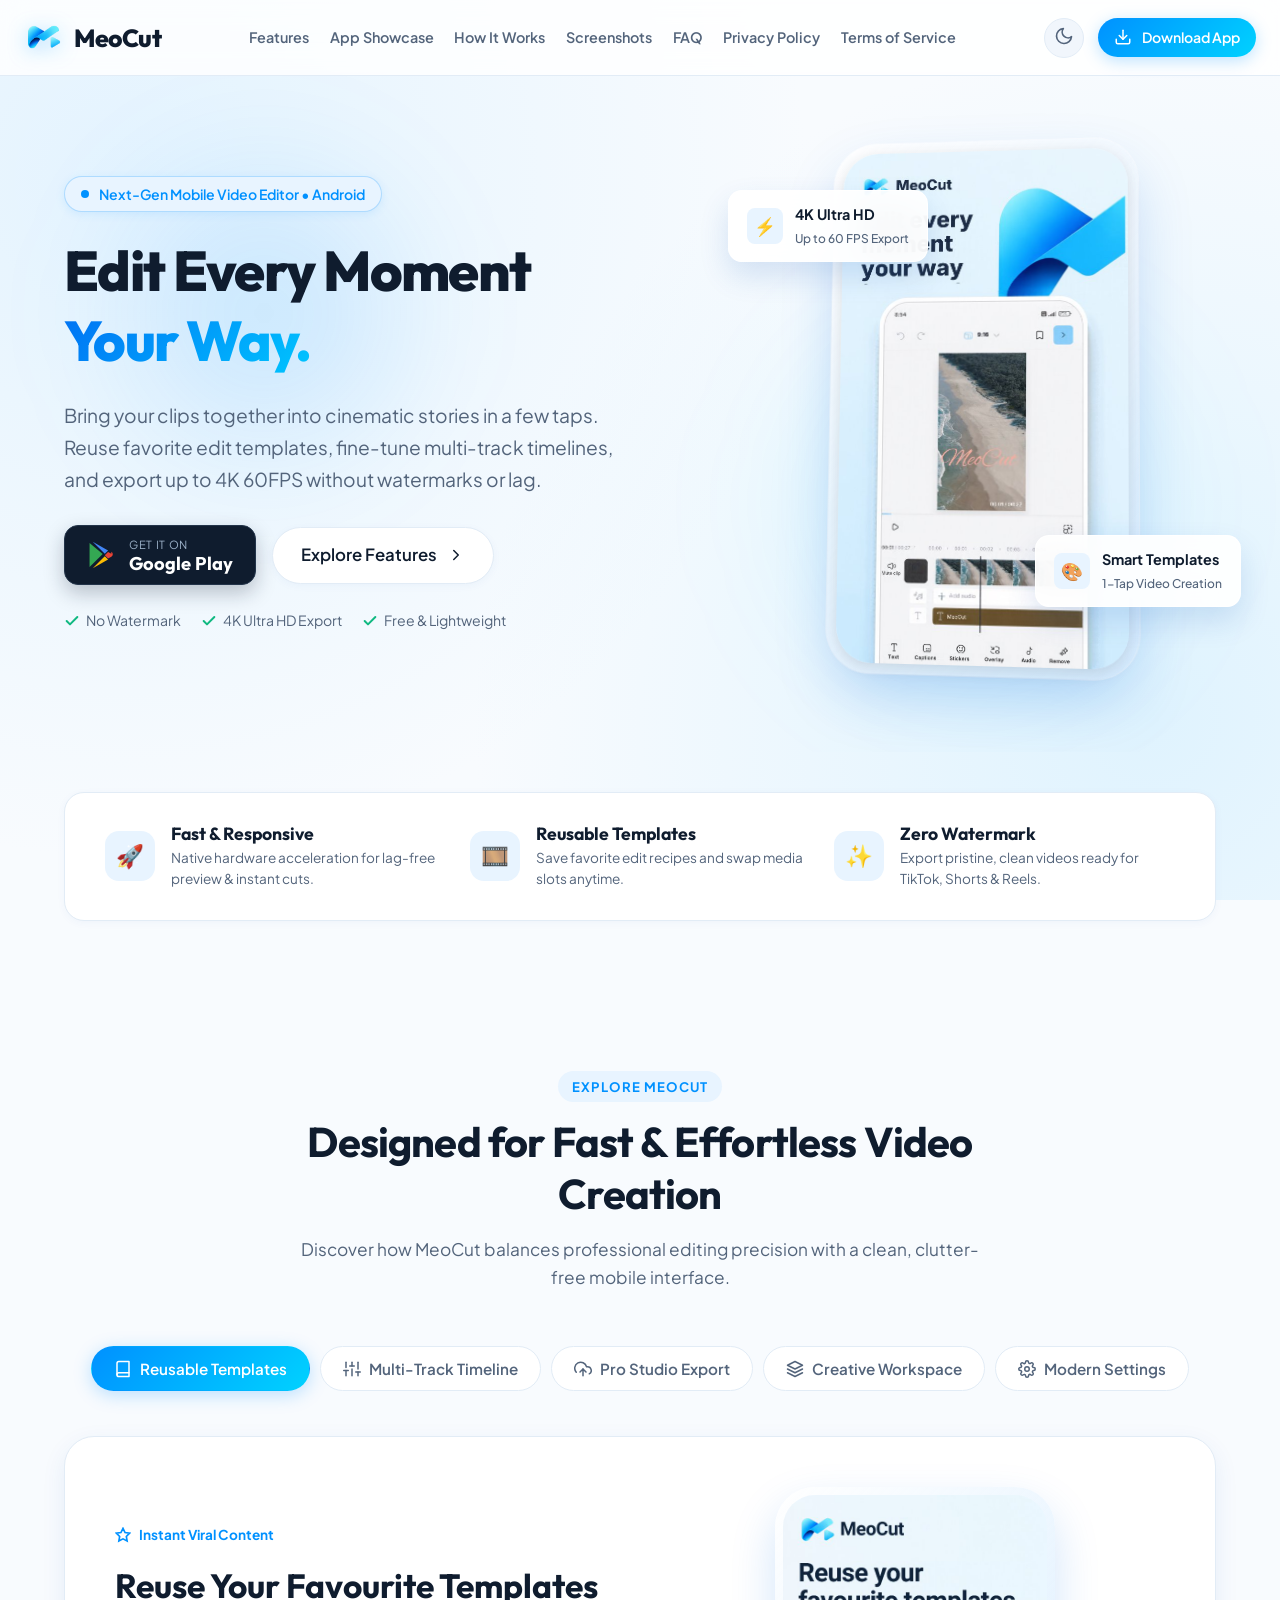
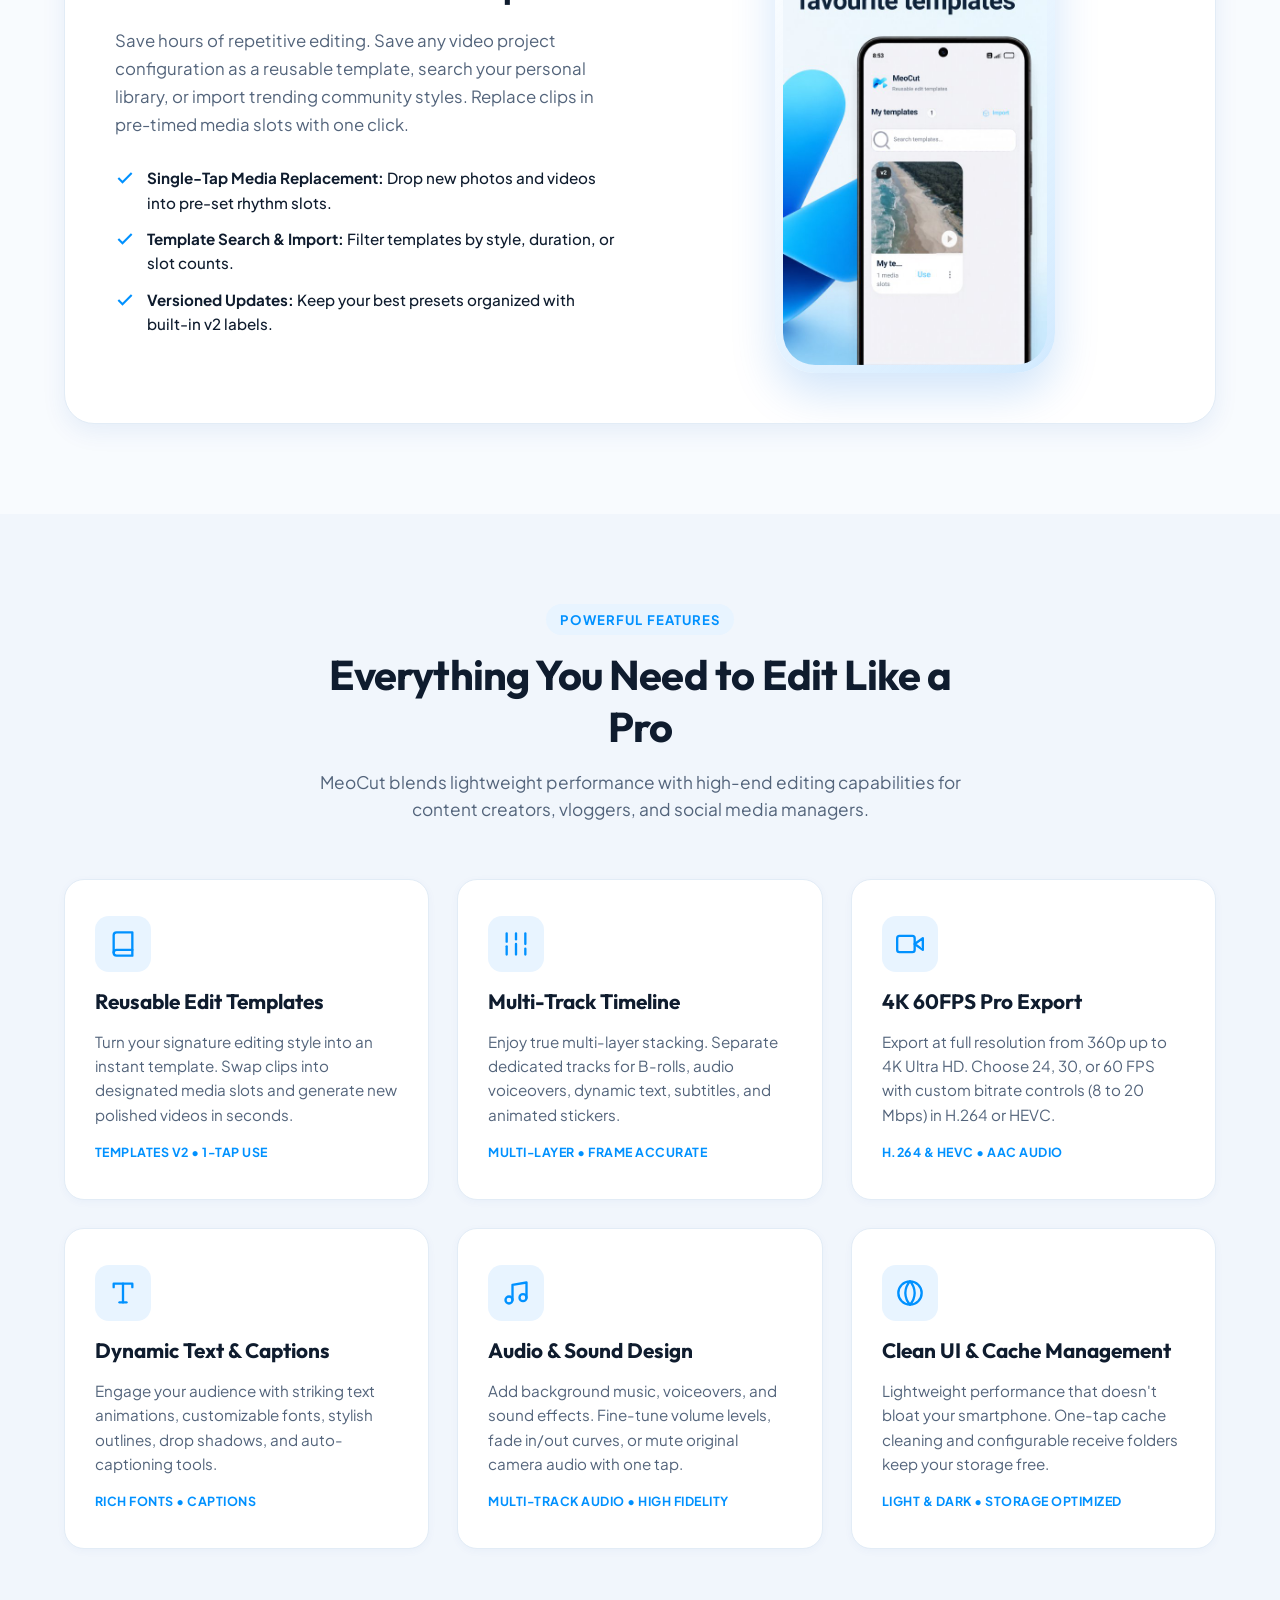
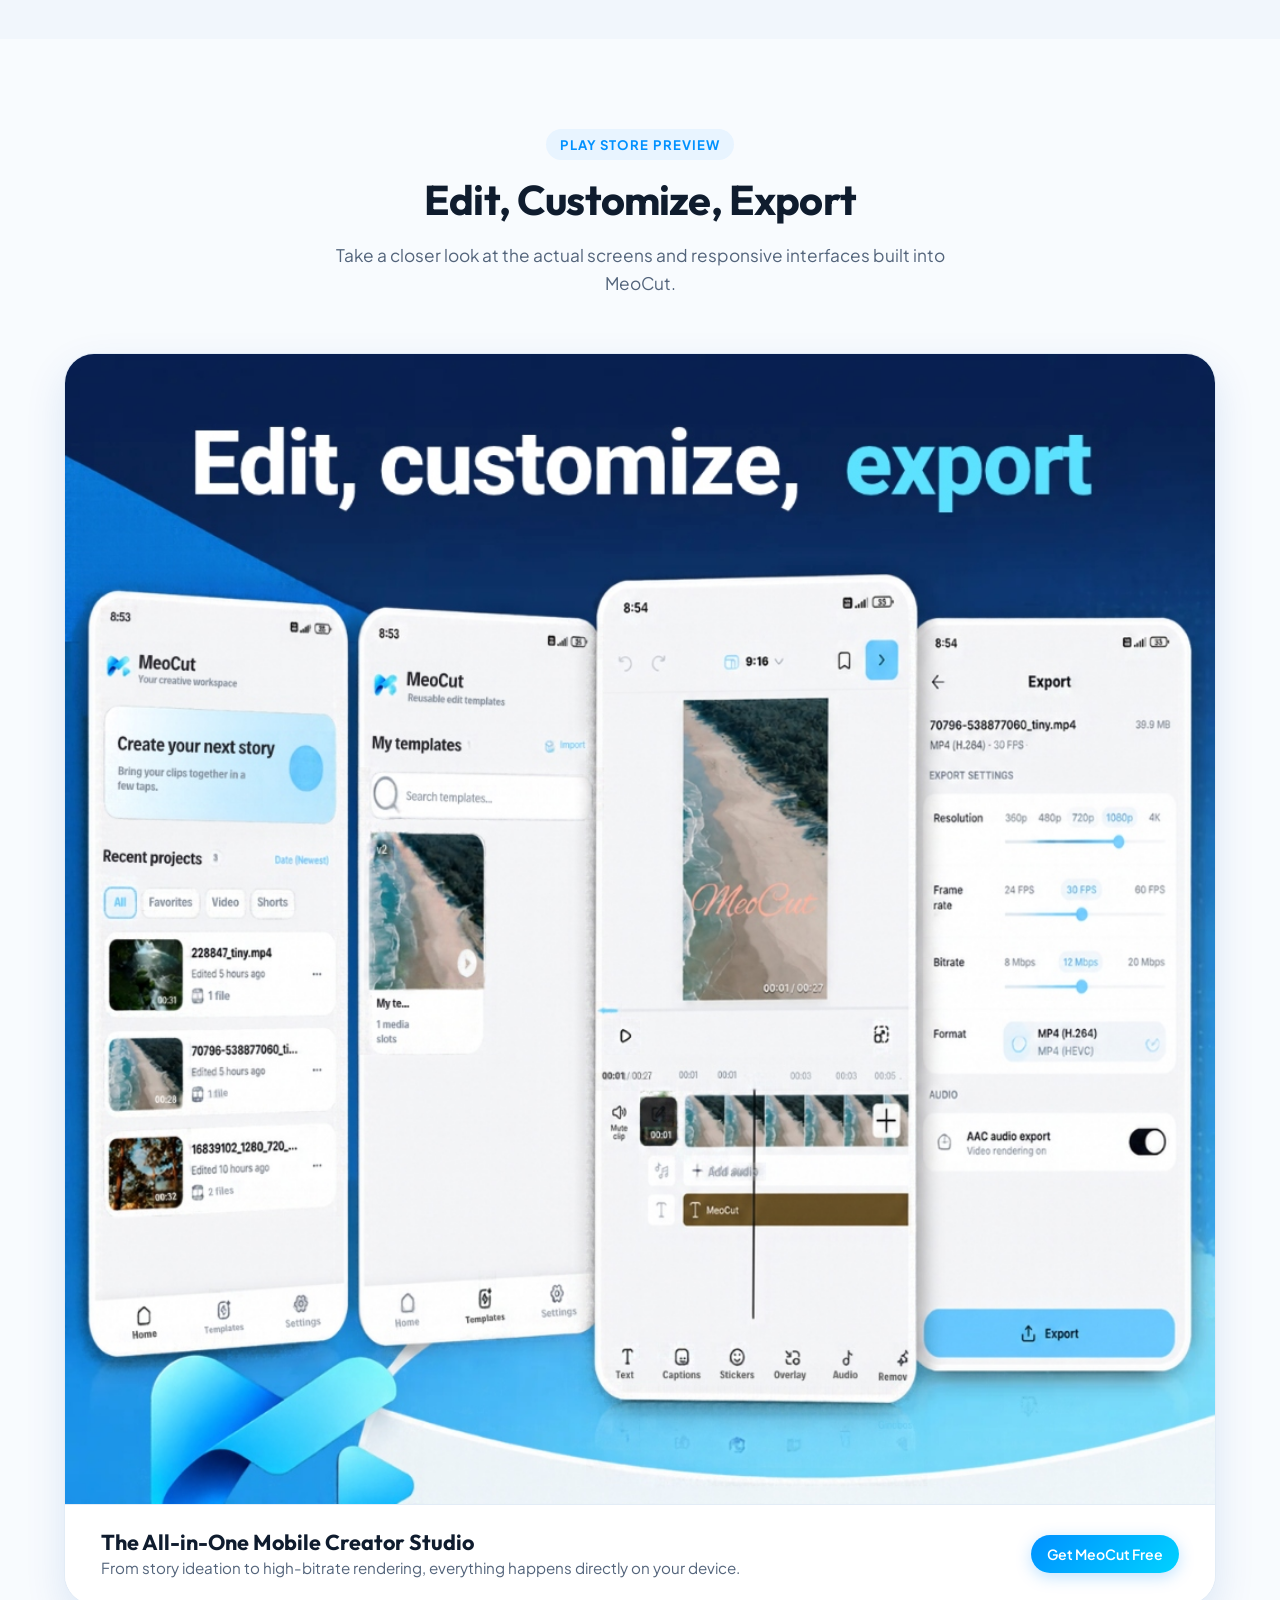
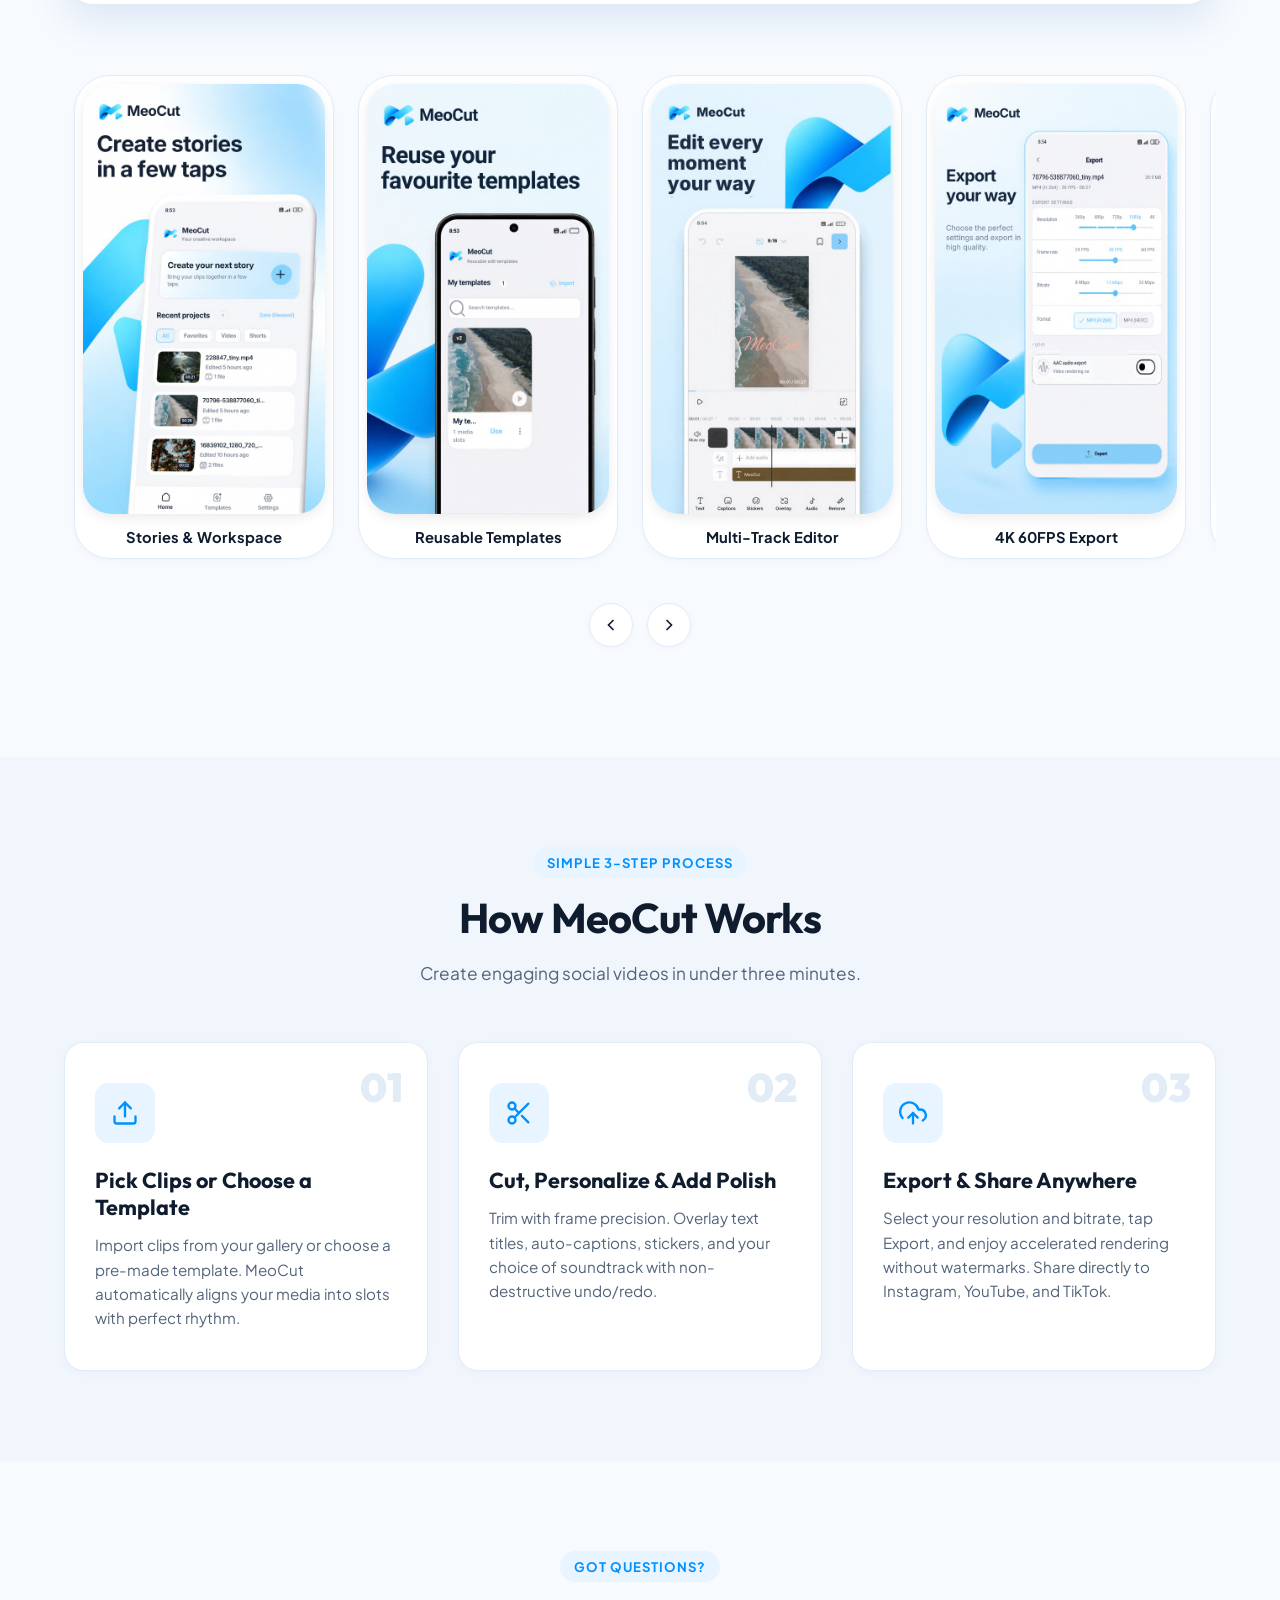
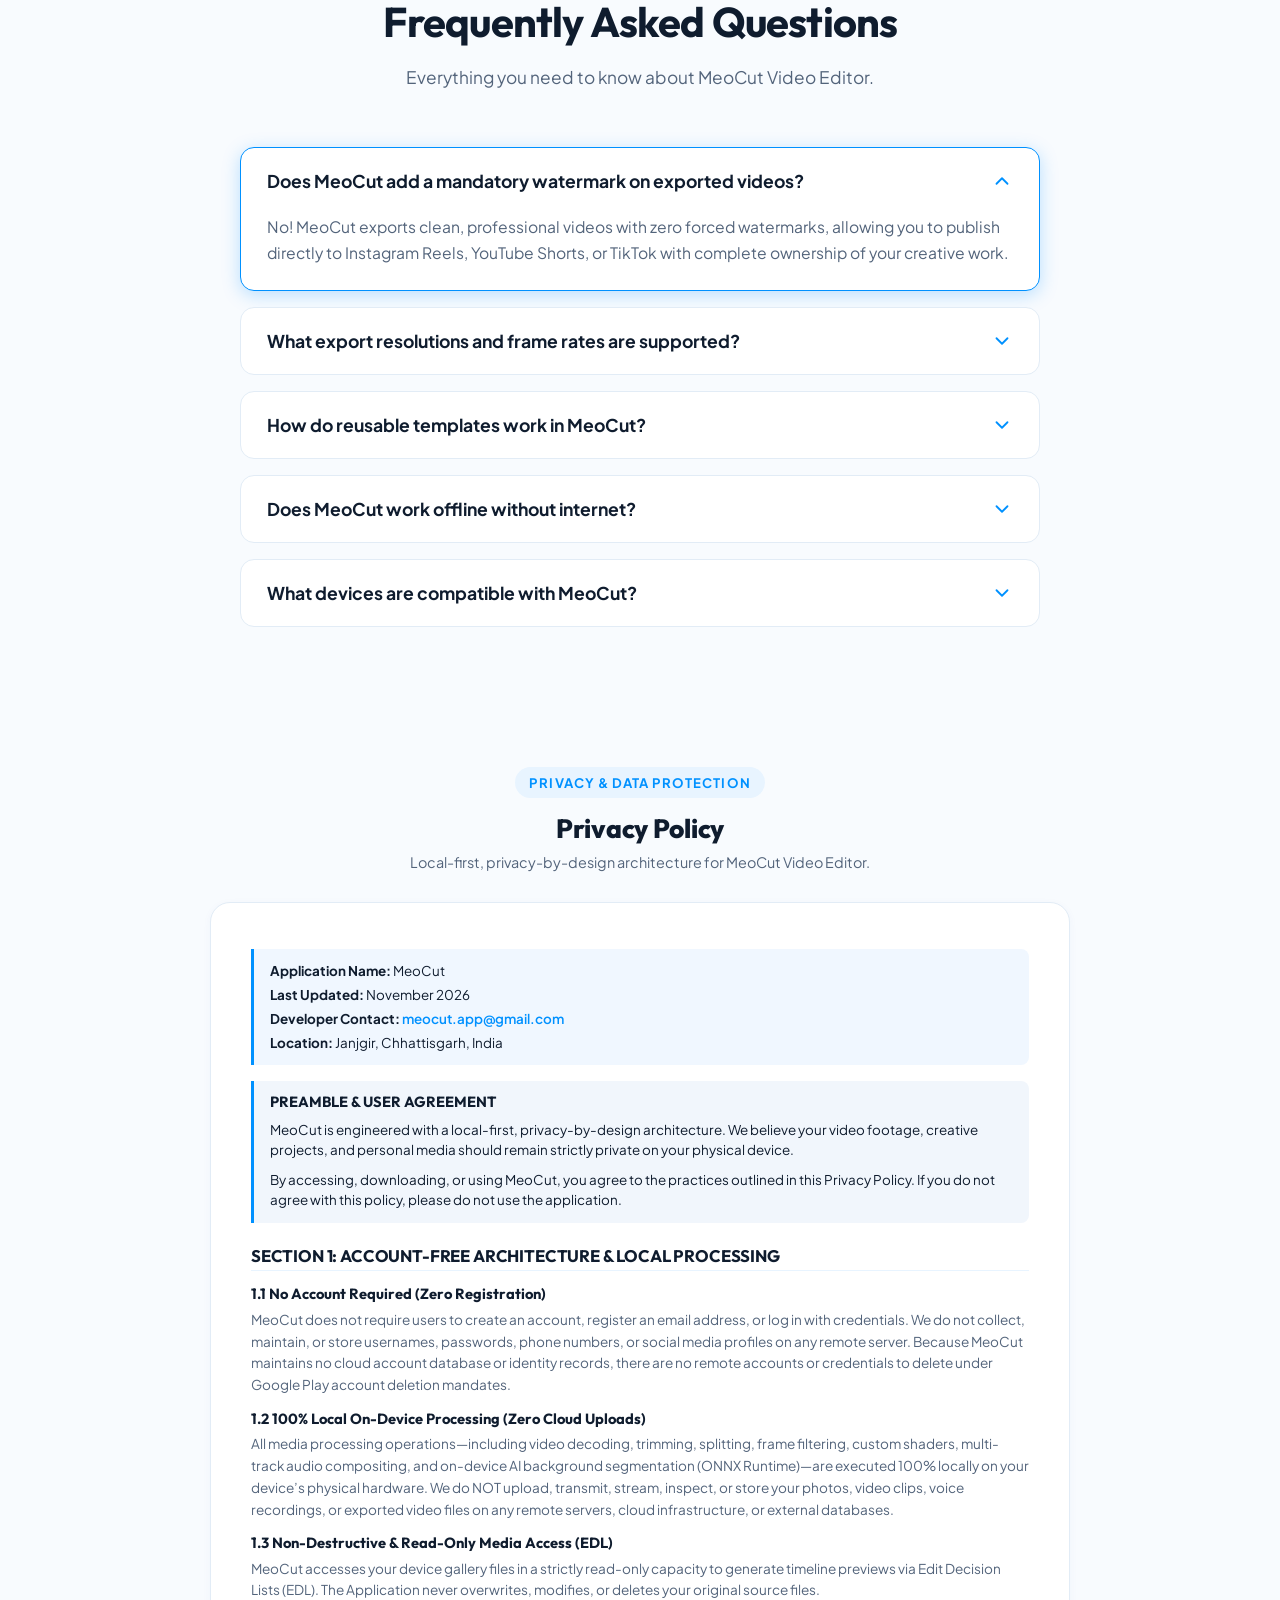
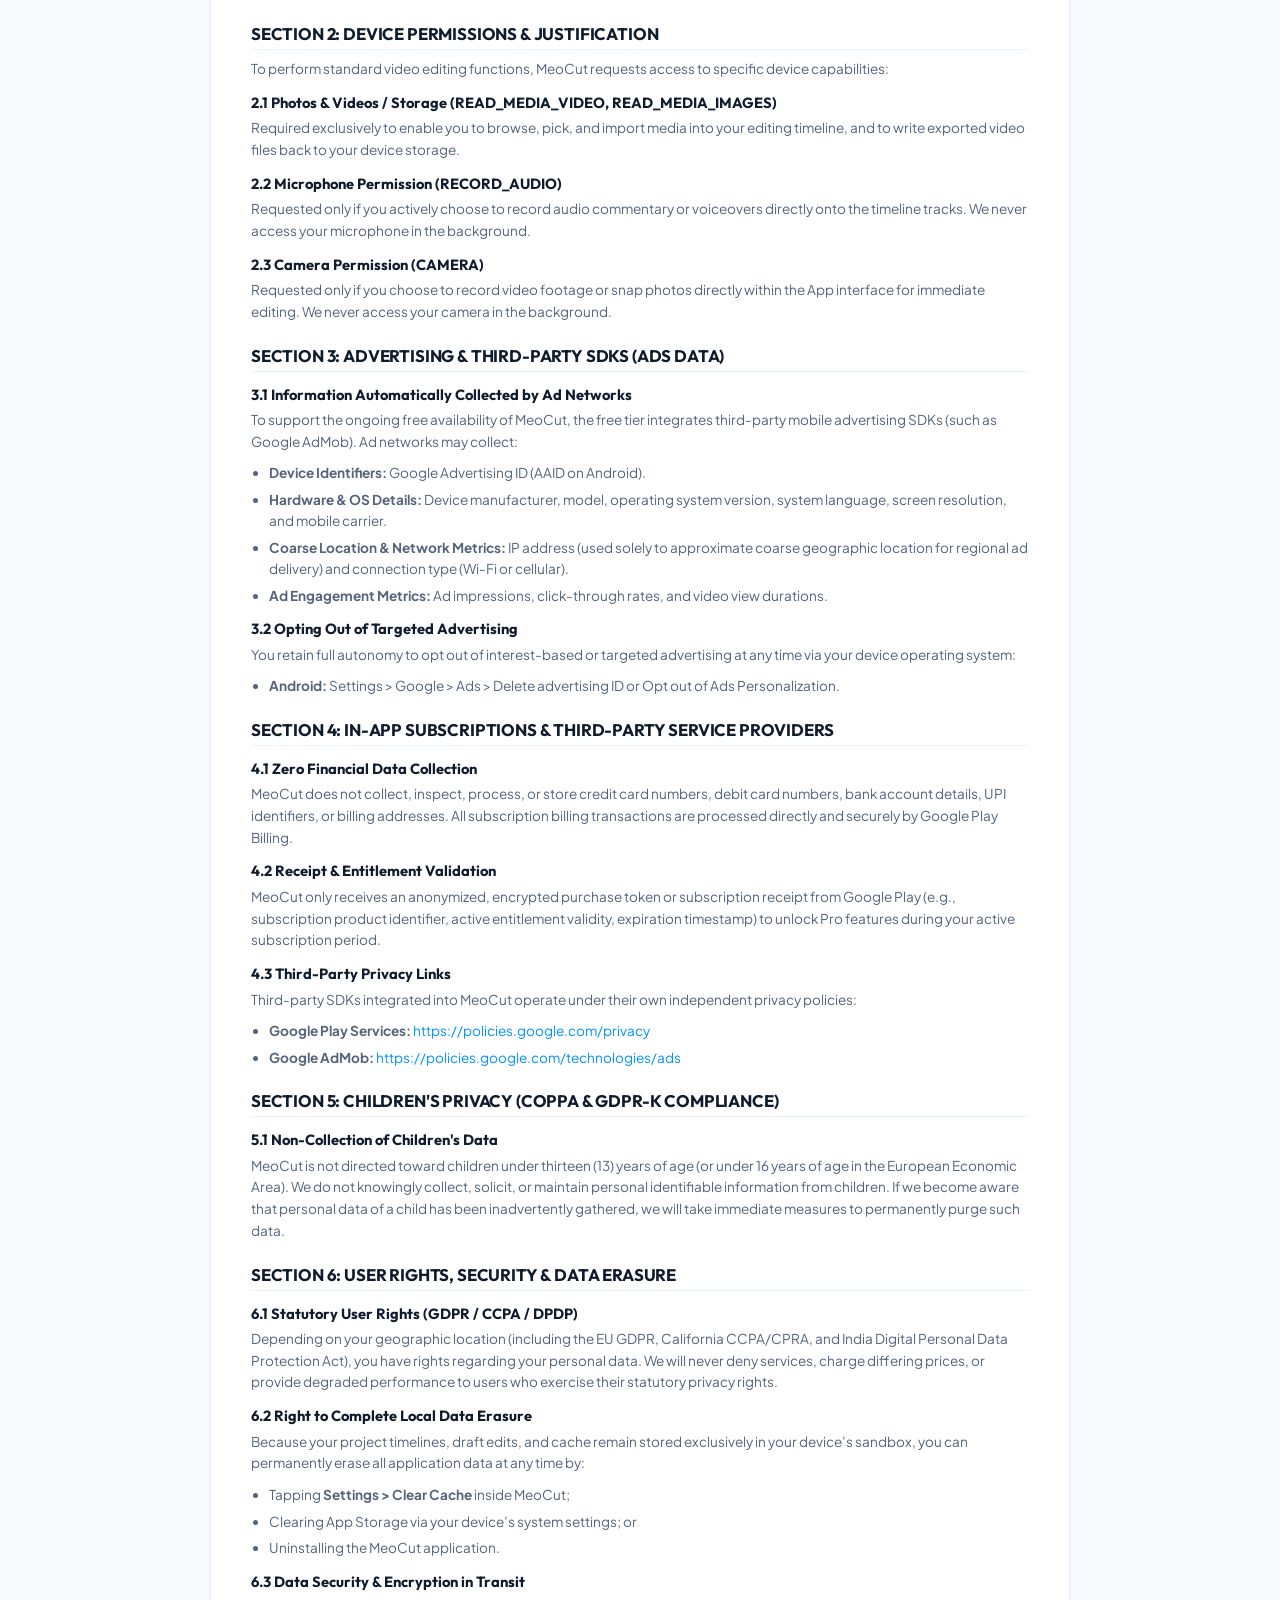
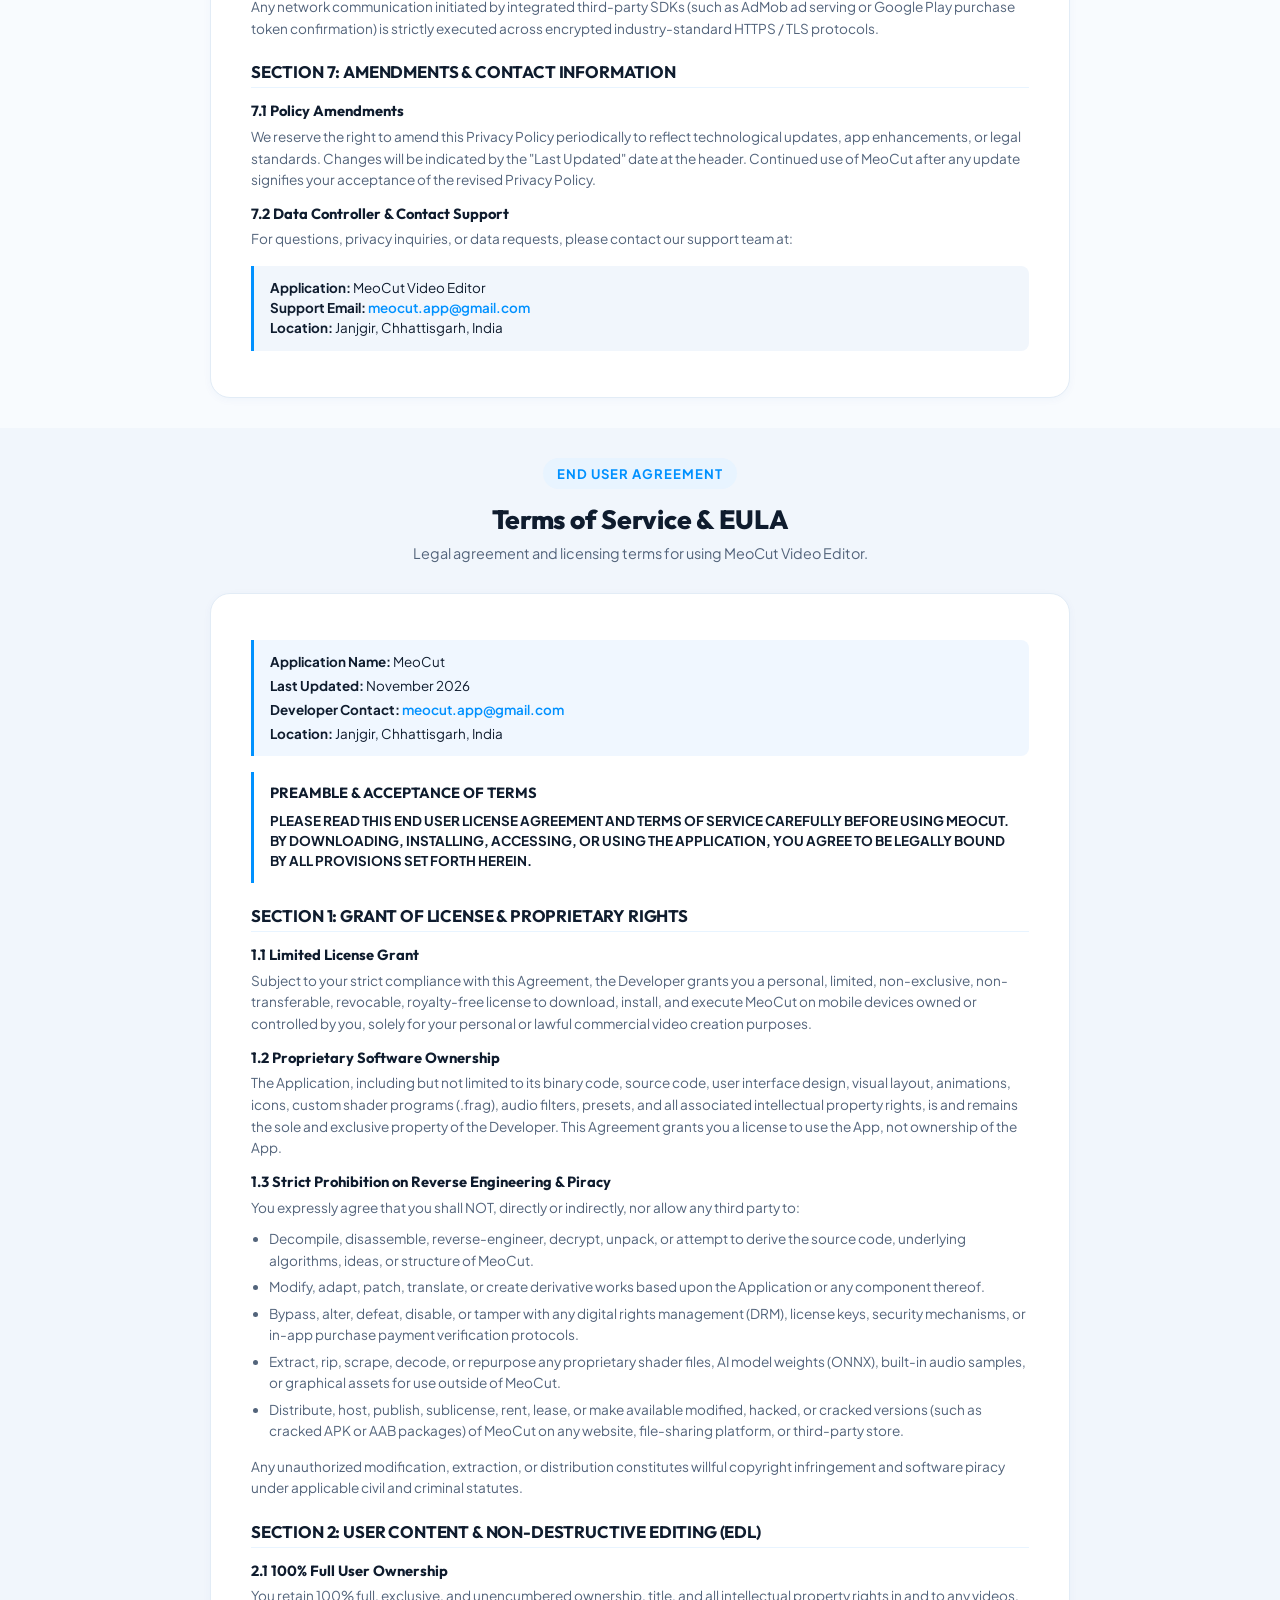
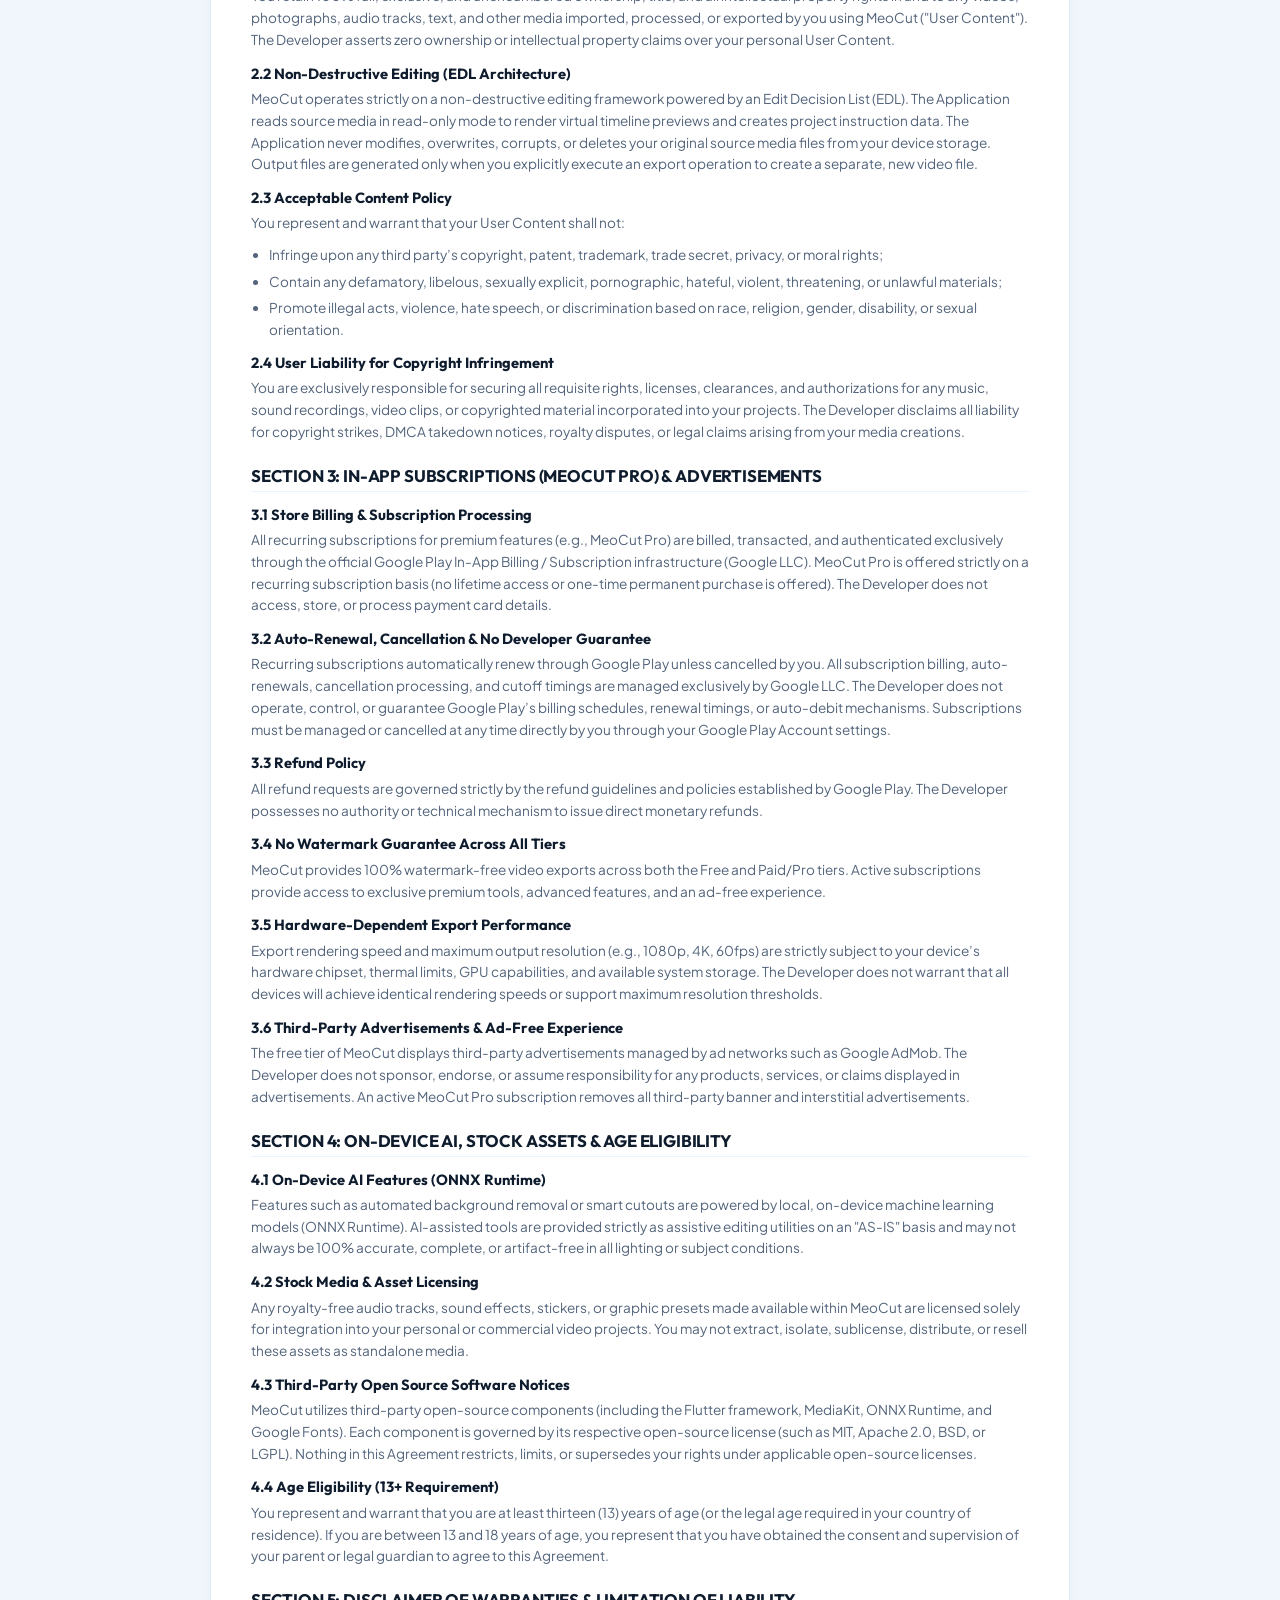
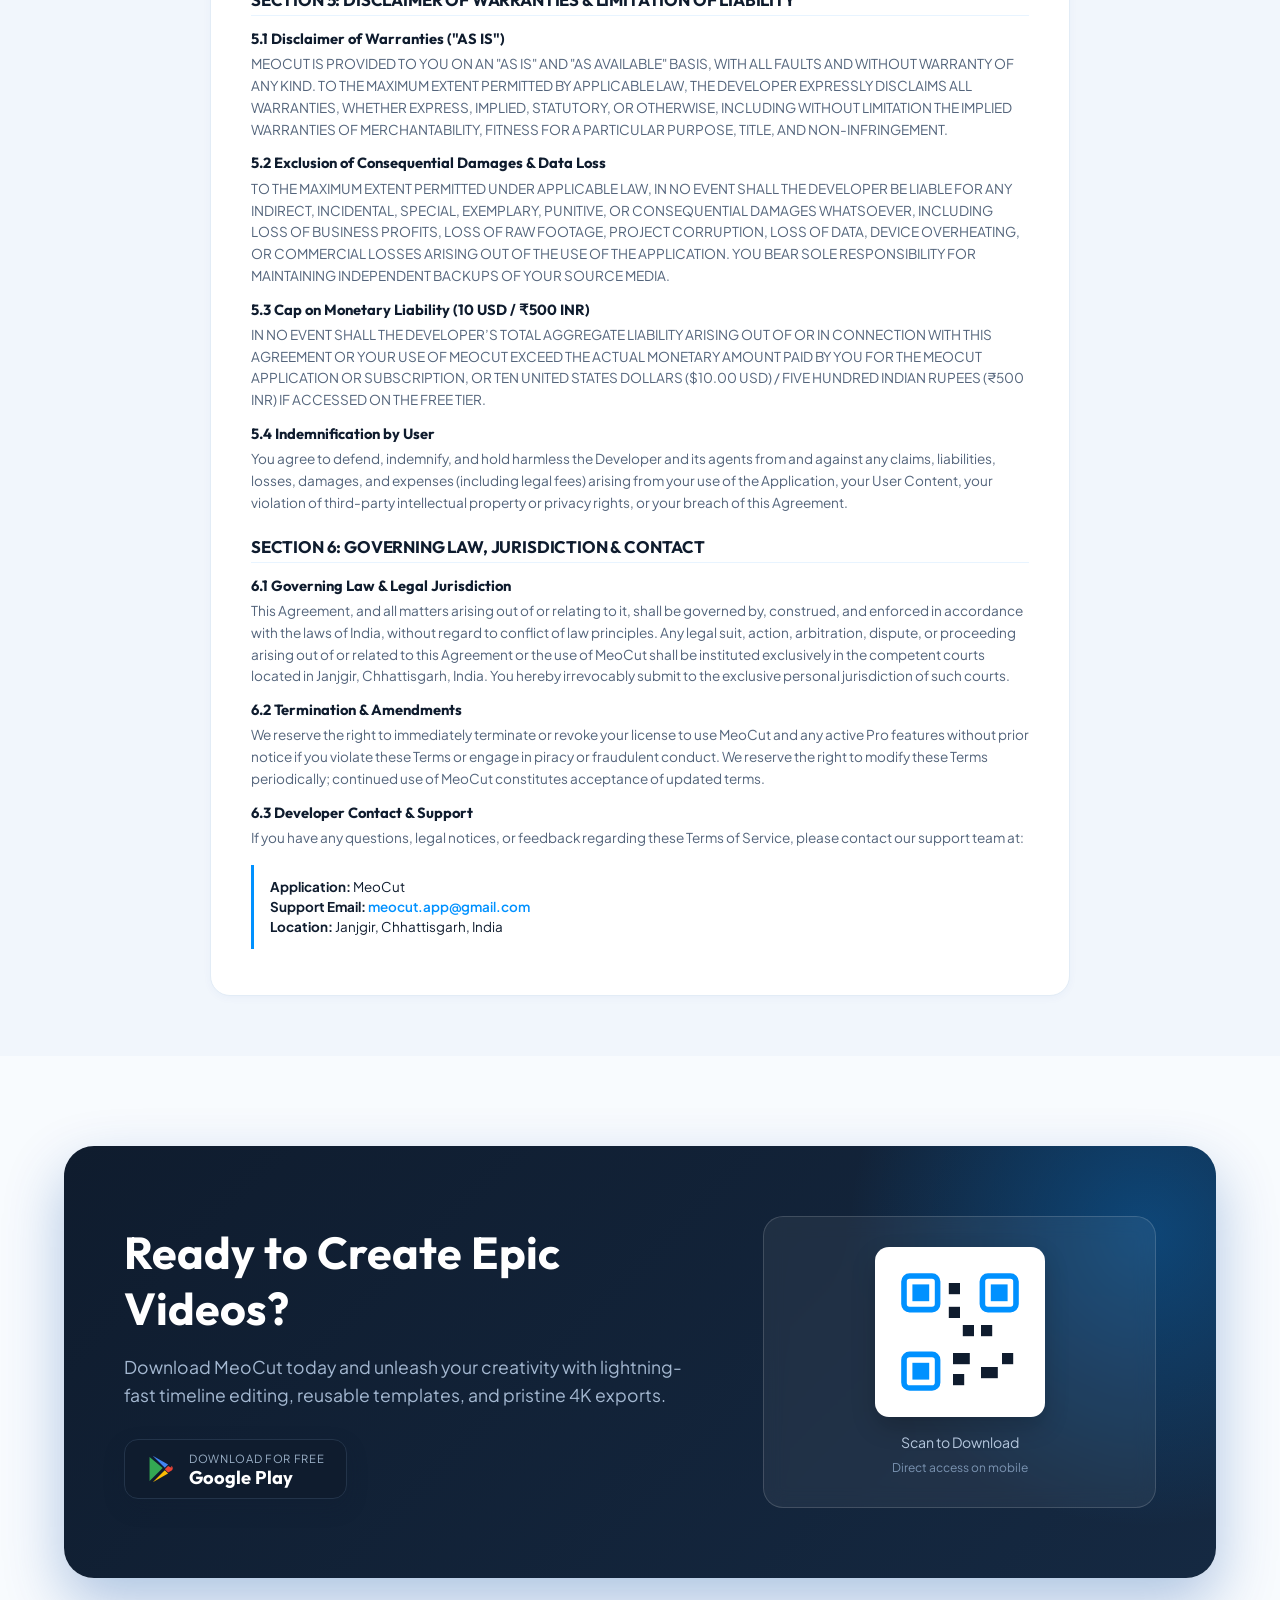
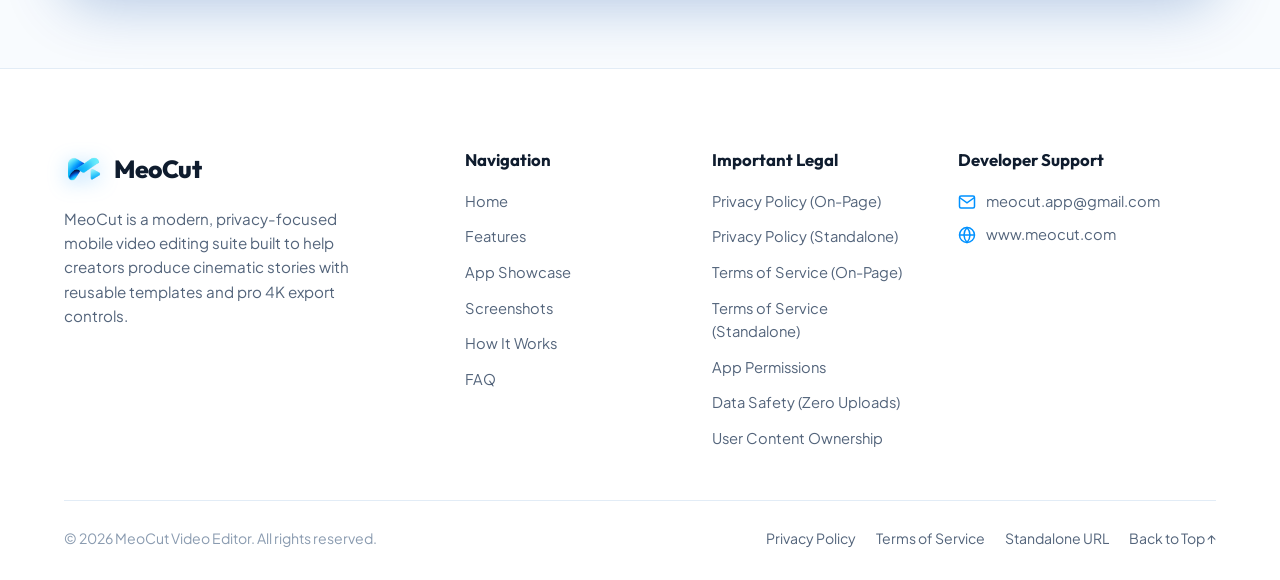
==== index.html @ 1f6bfb47 "Initial commit for MeoCut website" ====
<!DOCTYPE html>
<html lang="en">
<head>
  <meta charset="UTF-8">
  <meta name="viewport" content="width=device-width, initial-scale=1.0">
  <title>MeoCut Video Editor — Edit, Customize, Export</title>
  <meta name="description" content="MeoCut is a fast, intuitive mobile video editor with reusable templates, multi-track timeline editing, and ultra-crisp 4K 60FPS export.">
  <meta name="keywords" content="MeoCut, Video Editor, Mobile Video Editing, Reusable Templates, 4K Export, Reels Editor, Shorts Editor">
  
  <!-- Favicon -->
  <link rel="icon" type="image/png" href="assets/images/logo.png">
  <link rel="apple-touch-icon" href="assets/images/logo.png">

  <!-- Open Graph / Meta for Social Sharing -->
  <meta property="og:title" content="MeoCut Video Editor — Edit, Customize, Export">
  <meta property="og:description" content="Your creative mobile workspace. Reuse templates, edit every moment with multi-track precision, and export your way up to 4K.">
  <meta property="og:image" content="assets/images/banner-showcase.jpg">
  <meta property="og:type" content="website">

  <!-- Stylesheet -->
  <link rel="stylesheet" href="assets/css/style.css">
</head>
<body>

  <!-- =========================================================
       Site Header & Navigation
       ========================================================= -->
  <header class="site-header">
    <div class="container nav-container">
      <a href="index.html" class="brand-logo" aria-label="MeoCut Home">
        <img src="assets/images/logo.png" alt="MeoCut Logo">
        <span>MeoCut</span>
      </a>

      <nav class="nav-links" id="navLinks">
        <a href="#features" class="nav-link">Features</a>
        <a href="#showcase" class="nav-link">App Showcase</a>
        <a href="#workflow" class="nav-link">How It Works</a>
        <a href="#gallery" class="nav-link">Screenshots</a>
        <a href="#faq" class="nav-link">FAQ</a>
        <a href="#privacy-policy" class="nav-link">Privacy Policy</a>
        <a href="#terms-of-service" class="nav-link">Terms of Service</a>
      </nav>

      <div class="nav-actions">
        <!-- Light / Dark Mode Switcher -->
        <button class="theme-toggle-btn" id="themeToggleBtn" aria-label="Toggle Theme" title="Toggle Light / Dark Mode">
          <span id="themeIcon">
            <svg xmlns="http://www.w3.org/2000/svg" viewBox="0 0 24 24" fill="none" stroke="currentColor" stroke-width="2" stroke-linecap="round" stroke-linejoin="round"><path d="M21 12.79A9 9 0 1 1 11.21 3 7 7 0 0 0 21 12.79z"></path></svg>
          </span>
        </button>

        <a href="#download" class="btn btn-primary btn-sm">
          <svg xmlns="http://www.w3.org/2000/svg" width="18" height="18" viewBox="0 0 24 24" fill="none" stroke="currentColor" stroke-width="2" stroke-linecap="round" stroke-linejoin="round"><path d="M21 15v4a2 2 0 0 1-2 2H5a2 2 0 0 1-2-2v-4"></path><polyline points="7 10 12 15 17 10"></polyline><line x1="12" y1="15" x2="12" y2="3"></line></svg>
          <span>Download App</span>
        </a>

        <!-- Mobile Hamburger Toggle -->
        <button class="mobile-menu-btn" id="mobileMenuBtn" aria-label="Toggle Menu">
          <svg xmlns="http://www.w3.org/2000/svg" viewBox="0 0 24 24" fill="none" stroke="currentColor" stroke-width="2" stroke-linecap="round" stroke-linejoin="round"><line x1="3" y1="12" x2="21" y2="12"></line><line x1="3" y1="6" x2="21" y2="6"></line><line x1="3" y1="18" x2="21" y2="18"></line></svg>
        </button>
      </div>
    </div>
  </header>

  <!-- =========================================================
       Hero Section
       ========================================================= -->
  <section class="hero-section" id="hero">
    <div class="hero-glow-1"></div>
    <div class="hero-glow-2"></div>
    
    <div class="container hero-grid">
      <div class="hero-content">
        <div class="hero-pill">
          <span class="hero-pill-pulse"></span>
          <span>Next-Gen Mobile Video Editor • Android</span>
        </div>

        <h1 class="hero-title">
          Edit Every Moment <br>
          <span class="gradient-text">Your Way.</span>
        </h1>

        <p class="hero-subtitle">
          Bring your clips together into cinematic stories in a few taps. Reuse favorite edit templates, fine-tune multi-track timelines, and export up to 4K 60FPS without watermarks or lag.
        </p>

        <div class="hero-cta-group">
          <!-- Google Play Badge Style Button -->
          <a href="#download" class="playstore-btn download-trigger">
            <svg viewBox="0 0 512 512">
              <path fill="#4285F4" d="M325.3 234.3L104.6 13l280.8 161.2-60.1 60.1z"/>
              <path fill="#34A853" d="M47 34.3v443.4l240.2-240.2L47 34.3z"/>
              <path fill="#FBBC04" d="M104.6 499l280.8-161.2-60.1-60.1L104.6 499z"/>
              <path fill="#EA4335" d="M444.6 235.2l-59.2-34-60.1 60.1 60.1 60.1 59.2-34c16.3-9.3 26.4-26.6 26.4-46.1 0-19.5-10.1-36.8-26.4-46.1z"/>
            </svg>
            <div class="playstore-btn-text">
              <span>GET IT ON</span>
              <span>Google Play</span>
            </div>
          </a>

          <a href="#showcase" class="btn btn-outline btn-lg">
            <span>Explore Features</span>
            <svg xmlns="http://www.w3.org/2000/svg" width="18" height="18" viewBox="0 0 24 24" fill="none" stroke="currentColor" stroke-width="2" stroke-linecap="round" stroke-linejoin="round"><polyline points="9 18 15 12 9 6"></polyline></svg>
          </a>
        </div>

        <div class="hero-meta">
          <div class="hero-meta-item">
            <svg xmlns="http://www.w3.org/2000/svg" viewBox="0 0 24 24" fill="none" stroke="currentColor" stroke-width="3" stroke-linecap="round" stroke-linejoin="round"><polyline points="20 6 9 17 4 12"></polyline></svg>
            <span>No Watermark</span>
          </div>
          <div class="hero-meta-item">
            <svg xmlns="http://www.w3.org/2000/svg" viewBox="0 0 24 24" fill="none" stroke="currentColor" stroke-width="3" stroke-linecap="round" stroke-linejoin="round"><polyline points="20 6 9 17 4 12"></polyline></svg>
            <span>4K Ultra HD Export</span>
          </div>
          <div class="hero-meta-item">
            <svg xmlns="http://www.w3.org/2000/svg" viewBox="0 0 24 24" fill="none" stroke="currentColor" stroke-width="3" stroke-linecap="round" stroke-linejoin="round"><polyline points="20 6 9 17 4 12"></polyline></svg>
            <span>Free & Lightweight</span>
          </div>
        </div>
      </div>

      <!-- Hero Visual Phone Mockup -->
      <div class="hero-visual">
        <div class="floating-badge badge-top">
          <div class="badge-icon">⚡</div>
          <div>
            <div>4K Ultra HD</div>
            <small style="color:var(--text-muted);font-weight:500;">Up to 60 FPS Export</small>
          </div>
        </div>

        <div class="hero-phone-frame">
          <img src="assets/images/screen-editor.png" alt="MeoCut Timeline Editor Screenshot" class="phone-screen-img" data-preview-src="assets/images/screen-editor.png">
        </div>

        <div class="floating-badge badge-bottom">
          <div class="badge-icon">🎨</div>
          <div>
            <div>Smart Templates</div>
            <small style="color:var(--text-muted);font-weight:500;">1-Tap Video Creation</small>
          </div>
        </div>
      </div>
    </div>
  </section>

  <!-- =========================================================
       Key Highlights / Trust Stats
       ========================================================= -->
  <section class="highlights-section">
    <div class="container">
      <div class="highlights-card">
        <div class="highlight-item">
          <div class="highlight-icon-wrap">🚀</div>
          <div class="highlight-content">
            <h4>Fast & Responsive</h4>
            <p>Native hardware acceleration for lag-free preview & instant cuts.</p>
          </div>
        </div>

        <div class="highlight-item">
          <div class="highlight-icon-wrap">🎞️</div>
          <div class="highlight-content">
            <h4>Reusable Templates</h4>
            <p>Save favorite edit recipes and swap media slots anytime.</p>
          </div>
        </div>

        <div class="highlight-item">
          <div class="highlight-icon-wrap">✨</div>
          <div class="highlight-content">
            <h4>Zero Watermark</h4>
            <p>Export pristine, clean videos ready for TikTok, Shorts & Reels.</p>
          </div>
        </div>
      </div>
    </div>
  </section>

  <!-- =========================================================
       Interactive Feature Showcase
       ========================================================= -->
  <section class="showcase-section" id="showcase">
    <div class="container">
      <div class="section-header">
        <span class="section-tag">Explore MeoCut</span>
        <h2 class="section-title">Designed for Fast & Effortless Video Creation</h2>
        <p class="section-subtitle">Discover how MeoCut balances professional editing precision with a clean, clutter-free mobile interface.</p>
      </div>

      <!-- Feature Tabs -->
      <div class="showcase-tabs">
        <button class="showcase-tab-btn active" data-tab="tab-templates">
          <svg xmlns="http://www.w3.org/2000/svg" width="18" height="18" viewBox="0 0 24 24" fill="none" stroke="currentColor" stroke-width="2" stroke-linecap="round" stroke-linejoin="round"><path d="M4 19.5A2.5 2.5 0 0 1 6.5 17H20"></path><path d="M6.5 2H20v20H6.5A2.5 2.5 0 0 1 4 19.5v-15A2.5 2.5 0 0 1 6.5 2z"></path></svg>
          <span>Reusable Templates</span>
        </button>

        <button class="showcase-tab-btn" data-tab="tab-timeline">
          <svg xmlns="http://www.w3.org/2000/svg" width="18" height="18" viewBox="0 0 24 24" fill="none" stroke="currentColor" stroke-width="2" stroke-linecap="round" stroke-linejoin="round"><line x1="4" y1="21" x2="4" y2="14"></line><line x1="4" y1="10" x2="4" y2="3"></line><line x1="12" y1="21" x2="12" y2="12"></line><line x1="12" y1="8" x2="12" y2="3"></line><line x1="20" y1="21" x2="20" y2="16"></line><line x1="20" y1="12" x2="20" y2="3"></line><line x1="1" y1="14" x2="7" y2="14"></line><line x1="9" y1="8" x2="15" y2="8"></line><line x1="17" y1="16" x2="23" y2="16"></line></svg>
          <span>Multi-Track Timeline</span>
        </button>

        <button class="showcase-tab-btn" data-tab="tab-export">
          <svg xmlns="http://www.w3.org/2000/svg" width="18" height="18" viewBox="0 0 24 24" fill="none" stroke="currentColor" stroke-width="2" stroke-linecap="round" stroke-linejoin="round"><polyline points="16 16 12 12 8 16"></polyline><line x1="12" y1="12" x2="12" y2="21"></line><path d="M20.39 18.39A5 5 0 0 0 18 9h-1.26A8 8 0 1 0 3 16.3"></path></svg>
          <span>Pro Studio Export</span>
        </button>

        <button class="showcase-tab-btn" data-tab="tab-workspace">
          <svg xmlns="http://www.w3.org/2000/svg" width="18" height="18" viewBox="0 0 24 24" fill="none" stroke="currentColor" stroke-width="2" stroke-linecap="round" stroke-linejoin="round"><polygon points="12 2 2 7 12 12 22 7 12 2"></polygon><polyline points="2 17 12 22 22 17"></polyline><polyline points="2 12 12 17 22 12"></polyline></svg>
          <span>Creative Workspace</span>
        </button>

        <button class="showcase-tab-btn" data-tab="tab-settings">
          <svg xmlns="http://www.w3.org/2000/svg" width="18" height="18" viewBox="0 0 24 24" fill="none" stroke="currentColor" stroke-width="2" stroke-linecap="round" stroke-linejoin="round"><circle cx="12" cy="12" r="3"></circle><path d="M19.4 15a1.65 1.65 0 0 0 .33 1.82l.06.06a2 2 0 0 1 0 2.83 2 2 0 0 1-2.83 0l-.06-.06a1.65 1.65 0 0 0-1.82-.33 1.65 1.65 0 0 0-1 1.51V21a2 2 0 0 1-2 2 2 2 0 0 1-2-2v-.09A1.65 1.65 0 0 0 9 19.4a1.65 1.65 0 0 0-1.82.33l-.06.06a2 2 0 0 1-2.83 0 2 2 0 0 1 0-2.83l.06-.06a1.65 1.65 0 0 0 .33-1.82 1.65 1.65 0 0 0-1.51-1H3a2 2 0 0 1-2-2 2 2 0 0 1 2-2h.09A1.65 1.65 0 0 0 4.6 9a1.65 1.65 0 0 0-.33-1.82l-.06-.06a2 2 0 0 1 0-2.83 2 2 0 0 1 2.83 0l.06.06a1.65 1.65 0 0 0 1.82.33H9a1.65 1.65 0 0 0 1-1.51V3a2 2 0 0 1 2-2 2 2 0 0 1 2 2v.09a1.65 1.65 0 0 0 1 1.51 1.65 1.65 0 0 0 1.82-.33l.06-.06a2 2 0 0 1 2.83 0 2 2 0 0 1 0 2.83l-.06.06a1.65 1.65 0 0 0-.33 1.82V9a1.65 1.65 0 0 0 1.51 1H21a2 2 0 0 1 2 2 2 2 0 0 1-2 2h-.09a1.65 1.65 0 0 0-1.51 1z"></path></svg>
          <span>Modern Settings</span>
        </button>
      </div>

      <!-- Tab Display Showcase Container -->
      <div class="showcase-display">
        <!-- Tab 1: Templates -->
        <div class="tab-pane active" id="tab-templates">
          <div class="pane-content">
            <span class="pane-badge">
              <svg xmlns="http://www.w3.org/2000/svg" width="16" height="16" viewBox="0 0 24 24" fill="none" stroke="currentColor" stroke-width="2.5"><path d="M12 2l3.09 6.26L22 9.27l-5 4.87 1.18 6.88L12 17.77l-6.18 3.25L7 14.14 2 9.27l6.91-1.01L12 2z"></path></svg>
              <span>Instant Viral Content</span>
            </span>
            <h3 class="pane-title">Reuse Your Favourite Templates</h3>
            <p class="pane-desc">Save hours of repetitive editing. Save any video project configuration as a reusable template, search your personal library, or import trending community styles. Replace clips in pre-timed media slots with one click.</p>
            <ul class="pane-feature-list">
              <li>
                <svg xmlns="http://www.w3.org/2000/svg" viewBox="0 0 24 24" fill="none" stroke="currentColor" stroke-width="2.5"><polyline points="20 6 9 17 4 12"></polyline></svg>
                <span><b>Single-Tap Media Replacement:</b> Drop new photos and videos into pre-set rhythm slots.</span>
              </li>
              <li>
                <svg xmlns="http://www.w3.org/2000/svg" viewBox="0 0 24 24" fill="none" stroke="currentColor" stroke-width="2.5"><polyline points="20 6 9 17 4 12"></polyline></svg>
                <span><b>Template Search & Import:</b> Filter templates by style, duration, or slot counts.</span>
              </li>
              <li>
                <svg xmlns="http://www.w3.org/2000/svg" viewBox="0 0 24 24" fill="none" stroke="currentColor" stroke-width="2.5"><polyline points="20 6 9 17 4 12"></polyline></svg>
                <span><b>Versioned Updates:</b> Keep your best presets organized with built-in v2 labels.</span>
              </li>
            </ul>
          </div>
          <div class="pane-visual">
            <div class="pane-phone-wrap" data-preview-src="assets/images/screen-templates.png">
              <img src="assets/images/screen-templates.png" alt="MeoCut Reusable Templates">
            </div>
          </div>
        </div>

        <!-- Tab 2: Timeline -->
        <div class="tab-pane" id="tab-timeline">
          <div class="pane-content">
            <span class="pane-badge">
              <svg xmlns="http://www.w3.org/2000/svg" width="16" height="16" viewBox="0 0 24 24" fill="none" stroke="currentColor" stroke-width="2.5"><polygon points="5 3 19 12 5 21 5 3"></polygon></svg>
              <span>Frame-by-Frame Precision</span>
            </span>
            <h3 class="pane-title">Edit Every Moment Your Way</h3>
            <p class="pane-desc">A rich yet uncluttered timeline gives you total creative command. Layer video tracks, sound effects, subtitles, and stylish overlays with live preview rendering.</p>
            <ul class="pane-feature-list">
              <li>
                <svg xmlns="http://www.w3.org/2000/svg" viewBox="0 0 24 24" fill="none" stroke="currentColor" stroke-width="2.5"><polyline points="20 6 9 17 4 12"></polyline></svg>
                <span><b>Dedicated Tool Suite:</b> Fast access to Text, Captions, Stickers, Overlay, Audio & Remove.</span>
              </li>
              <li>
                <svg xmlns="http://www.w3.org/2000/svg" viewBox="0 0 24 24" fill="none" stroke="currentColor" stroke-width="2.5"><polyline points="20 6 9 17 4 12"></polyline></svg>
                <span><b>Aspect Ratio Switching:</b> Instant 9:16 vertical reels, 16:9 cinema, or 1:1 squares.</span>
              </li>
              <li>
                <svg xmlns="http://www.w3.org/2000/svg" viewBox="0 0 24 24" fill="none" stroke="currentColor" stroke-width="2.5"><polyline points="20 6 9 17 4 12"></polyline></svg>
                <span><b>Non-Destructive Editing:</b> Multi-level undo and redo so you can experiment freely.</span>
              </li>
            </ul>
          </div>
          <div class="pane-visual">
            <div class="pane-phone-wrap" data-preview-src="assets/images/screen-editor.png">
              <img src="assets/images/screen-editor.png" alt="MeoCut Timeline Interface">
            </div>
          </div>
        </div>

        <!-- Tab 3: Export -->
        <div class="tab-pane" id="tab-export">
          <div class="pane-content">
            <span class="pane-badge">
              <svg xmlns="http://www.w3.org/2000/svg" width="16" height="16" viewBox="0 0 24 24" fill="none" stroke="currentColor" stroke-width="2.5"><polyline points="20 6 9 17 4 12"></polyline></svg>
              <span>High Quality Studio Engine</span>
            </span>
            <h3 class="pane-title">Export Your Way With Custom Settings</h3>
            <p class="pane-desc">No compressed potato quality. Fine-tune every aspect of your output file. Choose your target platform quality, adjust bitrate for smaller file sizes, or maximize fidelity with 4K 60FPS HEVC rendering.</p>
            <ul class="pane-feature-list">
              <li>
                <svg xmlns="http://www.w3.org/2000/svg" viewBox="0 0 24 24" fill="none" stroke="currentColor" stroke-width="2.5"><polyline points="20 6 9 17 4 12"></polyline></svg>
                <span><b>Flexible Resolutions:</b> 360p, 480p, 720p, 1080p Full HD, and 4K Ultra HD.</span>
              </li>
              <li>
                <svg xmlns="http://www.w3.org/2000/svg" viewBox="0 0 24 24" fill="none" stroke="currentColor" stroke-width="2.5"><polyline points="20 6 9 17 4 12"></polyline></svg>
                <span><b>Frame Rate & Bitrate:</b> 24 FPS (Cinematic), 30 FPS, or silky smooth 60 FPS up to 20 Mbps.</span>
              </li>
              <li>
                <svg xmlns="http://www.w3.org/2000/svg" viewBox="0 0 24 24" fill="none" stroke="currentColor" stroke-width="2.5"><polyline points="20 6 9 17 4 12"></polyline></svg>
                <span><b>Modern Codecs:</b> Universal MP4 (H.264) or high-efficiency MP4 (HEVC) + AAC Audio.</span>
              </li>
            </ul>
          </div>
          <div class="pane-visual">
            <div class="pane-phone-wrap" data-preview-src="assets/images/screen-export.png">
              <img src="assets/images/screen-export.png" alt="MeoCut Export Settings Screen">
            </div>
          </div>
        </div>

        <!-- Tab 4: Workspace -->
        <div class="tab-pane" id="tab-workspace">
          <div class="pane-content">
            <span class="pane-badge">
              <svg xmlns="http://www.w3.org/2000/svg" width="16" height="16" viewBox="0 0 24 24" fill="none" stroke="currentColor" stroke-width="2.5"><polygon points="12 2 2 7 12 12 22 7 12 2"></polygon></svg>
              <span>Stay Organized</span>
            </span>
            <h3 class="pane-title">Your Creative Workspace</h3>
            <p class="pane-desc">Manage all your projects effortlessly. Jump back into unfinished drafts with real-time auto-saving, filter by Favorites, Videos, or Shorts, and organize your creations by recency.</p>
            <ul class="pane-feature-list">
              <li>
                <svg xmlns="http://www.w3.org/2000/svg" viewBox="0 0 24 24" fill="none" stroke="currentColor" stroke-width="2.5"><polyline points="20 6 9 17 4 12"></polyline></svg>
                <span><b>Quick Project Launcher:</b> Start a new story in a few taps or reopen recent edits.</span>
              </li>
              <li>
                <svg xmlns="http://www.w3.org/2000/svg" viewBox="0 0 24 24" fill="none" stroke="currentColor" stroke-width="2.5"><polyline points="20 6 9 17 4 12"></polyline></svg>
                <span><b>Smart Categorization:</b> Segment your projects into All, Favorites, Videos, and Shorts.</span>
              </li>
              <li>
                <svg xmlns="http://www.w3.org/2000/svg" viewBox="0 0 24 24" fill="none" stroke="currentColor" stroke-width="2.5"><polyline points="20 6 9 17 4 12"></polyline></svg>
                <span><b>Instant Preview Thumbnails:</b> See duration, file count, and last edited timestamp.</span>
              </li>
            </ul>
          </div>
          <div class="pane-visual">
            <div class="pane-phone-wrap" data-preview-src="assets/images/screen-home.png">
              <img src="assets/images/screen-home.png" alt="MeoCut Workspace Home Screen">
            </div>
          </div>
        </div>

        <!-- Tab 5: Settings -->
        <div class="tab-pane" id="tab-settings">
          <div class="pane-content">
            <span class="pane-badge">
              <svg xmlns="http://www.w3.org/2000/svg" width="16" height="16" viewBox="0 0 24 24" fill="none" stroke="currentColor" stroke-width="2.5"><circle cx="12" cy="12" r="3"></circle></svg>
              <span>Personalized Workflow</span>
            </span>
            <h3 class="pane-title">Made Simple for Your Workflow</h3>
            <p class="pane-desc">Configure your editor environment exactly how you like it. Seamlessly toggle Dark Mode for late-night editing sessions, select vibrant accent colors, and clear app cache with a single tap to free up storage.</p>
            <ul class="pane-feature-list">
              <li>
                <svg xmlns="http://www.w3.org/2000/svg" viewBox="0 0 24 24" fill="none" stroke="currentColor" stroke-width="2.5"><polyline points="20 6 9 17 4 12"></polyline></svg>
                <span><b>Theme & Accent Color:</b> Choose custom interface accents like Light Sky Blue.</span>
              </li>
              <li>
                <svg xmlns="http://www.w3.org/2000/svg" viewBox="0 0 24 24" fill="none" stroke="currentColor" stroke-width="2.5"><polyline points="20 6 9 17 4 12"></polyline></svg>
                <span><b>Dark Mode Support:</b> Protect your eyes with a refined dark interface.</span>
              </li>
              <li>
                <svg xmlns="http://www.w3.org/2000/svg" viewBox="0 0 24 24" fill="none" stroke="currentColor" stroke-width="2.5"><polyline points="20 6 9 17 4 12"></polyline></svg>
                <span><b>Direct Storage Control:</b> Customize receive folder location & one-click cache purge.</span>
              </li>
            </ul>
          </div>
          <div class="pane-visual">
            <div class="pane-phone-wrap" data-preview-src="assets/images/screen-settings.png">
              <img src="assets/images/screen-settings.png" alt="MeoCut Settings Screen">
            </div>
          </div>
        </div>
      </div>
    </div>
  </section>

  <!-- =========================================================
       Complete Features Grid
       ========================================================= -->
  <section class="features-section" id="features">
    <div class="container">
      <div class="section-header">
        <span class="section-tag">Powerful Features</span>
        <h2 class="section-title">Everything You Need to Edit Like a Pro</h2>
        <p class="section-subtitle">MeoCut blends lightweight performance with high-end editing capabilities for content creators, vloggers, and social media managers.</p>
      </div>

      <div class="features-grid">
        <!-- Feature 1 -->
        <div class="feature-card">
          <div class="feature-icon">
            <svg xmlns="http://www.w3.org/2000/svg" viewBox="0 0 24 24" fill="none" stroke="currentColor" stroke-width="2" stroke-linecap="round" stroke-linejoin="round"><path d="M4 19.5A2.5 2.5 0 0 1 6.5 17H20"></path><path d="M6.5 2H20v20H6.5A2.5 2.5 0 0 1 4 19.5v-15A2.5 2.5 0 0 1 6.5 2z"></path></svg>
          </div>
          <h3>Reusable Edit Templates</h3>
          <p>Turn your signature editing style into an instant template. Swap clips into designated media slots and generate new polished videos in seconds.</p>
          <span class="feature-card-tag">Templates v2 • 1-Tap Use</span>
        </div>

        <!-- Feature 2 -->
        <div class="feature-card">
          <div class="feature-icon">
            <svg xmlns="http://www.w3.org/2000/svg" viewBox="0 0 24 24" fill="none" stroke="currentColor" stroke-width="2" stroke-linecap="round" stroke-linejoin="round"><line x1="4" y1="21" x2="4" y2="14"></line><line x1="4" y1="10" x2="4" y2="3"></line><line x1="12" y1="21" x2="12" y2="12"></line><line x1="12" y1="8" x2="12" y2="3"></line><line x1="20" y1="21" x2="20" y2="16"></line><line x1="20" y1="12" x2="20" y2="3"></line></svg>
          </div>
          <h3>Multi-Track Timeline</h3>
          <p>Enjoy true multi-layer stacking. Separate dedicated tracks for B-rolls, audio voiceovers, dynamic text, subtitles, and animated stickers.</p>
          <span class="feature-card-tag">Multi-Layer • Frame Accurate</span>
        </div>

        <!-- Feature 3 -->
        <div class="feature-card">
          <div class="feature-icon">
            <svg xmlns="http://www.w3.org/2000/svg" viewBox="0 0 24 24" fill="none" stroke="currentColor" stroke-width="2" stroke-linecap="round" stroke-linejoin="round"><path d="M23 7l-7 5 7 5V7z"></path><rect x="1" y="5" width="15" height="14" rx="2" ry="2"></rect></svg>
          </div>
          <h3>4K 60FPS Pro Export</h3>
          <p>Export at full resolution from 360p up to 4K Ultra HD. Choose 24, 30, or 60 FPS with custom bitrate controls (8 to 20 Mbps) in H.264 or HEVC.</p>
          <span class="feature-card-tag">H.264 & HEVC • AAC Audio</span>
        </div>

        <!-- Feature 4 -->
        <div class="feature-card">
          <div class="feature-icon">
            <svg xmlns="http://www.w3.org/2000/svg" viewBox="0 0 24 24" fill="none" stroke="currentColor" stroke-width="2" stroke-linecap="round" stroke-linejoin="round"><polyline points="4 7 4 4 20 4 20 7"></polyline><line x1="9" y1="20" x2="15" y2="20"></line><line x1="12" y1="4" x2="12" y2="20"></line></svg>
          </div>
          <h3>Dynamic Text & Captions</h3>
          <p>Engage your audience with striking text animations, customizable fonts, stylish outlines, drop shadows, and auto-captioning tools.</p>
          <span class="feature-card-tag">Rich Fonts • Captions</span>
        </div>

        <!-- Feature 5 -->
        <div class="feature-card">
          <div class="feature-icon">
            <svg xmlns="http://www.w3.org/2000/svg" viewBox="0 0 24 24" fill="none" stroke="currentColor" stroke-width="2" stroke-linecap="round" stroke-linejoin="round"><path d="M9 18V5l12-2v13"></path><circle cx="6" cy="18" r="3"></circle><circle cx="18" cy="16" r="3"></circle></svg>
          </div>
          <h3>Audio & Sound Design</h3>
          <p>Add background music, voiceovers, and sound effects. Fine-tune volume levels, fade in/out curves, or mute original camera audio with one tap.</p>
          <span class="feature-card-tag">Multi-Track Audio • High Fidelity</span>
        </div>

        <!-- Feature 6 -->
        <div class="feature-card">
          <div class="feature-icon">
            <svg xmlns="http://www.w3.org/2000/svg" viewBox="0 0 24 24" fill="none" stroke="currentColor" stroke-width="2" stroke-linecap="round" stroke-linejoin="round"><circle cx="12" cy="12" r="10"></circle><path d="M12 2a15.3 15.3 0 0 1 4 10 15.3 15.3 0 0 1-4 10 15.3 15.3 0 0 1-4-10 15.3 15.3 0 0 1 4-10z"></path></svg>
          </div>
          <h3>Clean UI & Cache Management</h3>
          <p>Lightweight performance that doesn't bloat your smartphone. One-tap cache cleaning and configurable receive folders keep your storage free.</p>
          <span class="feature-card-tag">Light & Dark • Storage Optimized</span>
        </div>
      </div>
    </div>
  </section>

  <!-- =========================================================
       Full Showcase Banner & Screenshots Gallery
       ========================================================= -->
  <section class="gallery-section" id="gallery">
    <div class="container">
      <div class="section-header">
        <span class="section-tag">Play Store Preview</span>
        <h2 class="section-title">Edit, Customize, Export</h2>
        <p class="section-subtitle">Take a closer look at the actual screens and responsive interfaces built into MeoCut.</p>
      </div>

      <!-- Wide Showcase Banner -->
      <div class="showcase-banner-card">
        <img src="assets/images/banner-showcase.jpg" alt="MeoCut Official Multi-Screen Showcase" class="showcase-banner-img" data-preview-src="assets/images/banner-showcase.jpg">
        <div class="banner-caption">
          <div>
            <h3>The All-in-One Mobile Creator Studio</h3>
            <p>From story ideation to high-bitrate rendering, everything happens directly on your device.</p>
          </div>
          <a href="#download" class="btn btn-primary btn-sm">Get MeoCut Free</a>
        </div>
      </div>

      <!-- Screenshot Slider / Carousel -->
      <div class="gallery-slider-wrap">
        <div class="gallery-track" id="galleryTrack">
          <!-- Item 1 -->
          <div class="gallery-item" data-preview-src="assets/images/screen-home.png">
            <img src="assets/images/screen-home.png" alt="Create stories in a few taps">
            <div class="gallery-item-title">Stories & Workspace</div>
          </div>

          <!-- Item 2 -->
          <div class="gallery-item" data-preview-src="assets/images/screen-templates.png">
            <img src="assets/images/screen-templates.png" alt="Reuse your favourite templates">
            <div class="gallery-item-title">Reusable Templates</div>
          </div>

          <!-- Item 3 -->
          <div class="gallery-item" data-preview-src="assets/images/screen-editor.png">
            <img src="assets/images/screen-editor.png" alt="Edit every moment your way">
            <div class="gallery-item-title">Multi-Track Editor</div>
          </div>

          <!-- Item 4 -->
          <div class="gallery-item" data-preview-src="assets/images/screen-export.png">
            <img src="assets/images/screen-export.png" alt="Export your way with 4K settings">
            <div class="gallery-item-title">4K 60FPS Export</div>
          </div>

          <!-- Item 5 -->
          <div class="gallery-item" data-preview-src="assets/images/screen-settings.png">
            <img src="assets/images/screen-settings.png" alt="Simple and customizable settings">
            <div class="gallery-item-title">Theme & Cache Controls</div>
          </div>

          <!-- Item 6 -->
          <div class="gallery-item" data-preview-src="assets/images/screen-editor-alt.png">
            <img src="assets/images/screen-editor-alt.png" alt="Everything you need to edit">
            <div class="gallery-item-title">Timeline Tools</div>
          </div>
        </div>

        <div class="gallery-controls">
          <button class="slider-btn" id="sliderPrev" aria-label="Previous Screenshot">
            <svg xmlns="http://www.w3.org/2000/svg" width="20" height="20" viewBox="0 0 24 24" fill="none" stroke="currentColor" stroke-width="2"><polyline points="15 18 9 12 15 6"></polyline></svg>
          </button>
          <button class="slider-btn" id="sliderNext" aria-label="Next Screenshot">
            <svg xmlns="http://www.w3.org/2000/svg" width="20" height="20" viewBox="0 0 24 24" fill="none" stroke="currentColor" stroke-width="2"><polyline points="9 18 15 12 9 6"></polyline></svg>
          </button>
        </div>
      </div>
    </div>
  </section>

  <!-- =========================================================
       How It Works (Workflow Steps)
       ========================================================= -->
  <section class="workflow-section" id="workflow">
    <div class="container">
      <div class="section-header">
        <span class="section-tag">Simple 3-Step Process</span>
        <h2 class="section-title">How MeoCut Works</h2>
        <p class="section-subtitle">Create engaging social videos in under three minutes.</p>
      </div>

      <div class="steps-grid">
        <!-- Step 1 -->
        <div class="step-card">
          <div class="step-number">01</div>
          <div class="step-icon">
            <svg xmlns="http://www.w3.org/2000/svg" width="28" height="28" viewBox="0 0 24 24" fill="none" stroke="currentColor" stroke-width="2" stroke-linecap="round" stroke-linejoin="round"><path d="M21 15v4a2 2 0 0 1-2 2H5a2 2 0 0 1-2-2v-4"></path><polyline points="17 8 12 3 7 8"></polyline><line x1="12" y1="3" x2="12" y2="15"></line></svg>
          </div>
          <h3>Pick Clips or Choose a Template</h3>
          <p>Import clips from your gallery or choose a pre-made template. MeoCut automatically aligns your media into slots with perfect rhythm.</p>
        </div>

        <!-- Step 2 -->
        <div class="step-card">
          <div class="step-number">02</div>
          <div class="step-icon">
            <svg xmlns="http://www.w3.org/2000/svg" width="28" height="28" viewBox="0 0 24 24" fill="none" stroke="currentColor" stroke-width="2" stroke-linecap="round" stroke-linejoin="round"><circle cx="6" cy="6" r="3"></circle><circle cx="6" cy="18" r="3"></circle><line x1="20" y1="4" x2="8.12" y2="15.88"></line><line x1="14.47" y1="14.48" x2="20" y2="20"></line><line x1="8.12" y1="8.12" x2="12" y2="12"></line></svg>
          </div>
          <h3>Cut, Personalize & Add Polish</h3>
          <p>Trim with frame precision. Overlay text titles, auto-captions, stickers, and your choice of soundtrack with non-destructive undo/redo.</p>
        </div>

        <!-- Step 3 -->
        <div class="step-card">
          <div class="step-number">03</div>
          <div class="step-icon">
            <svg xmlns="http://www.w3.org/2000/svg" width="28" height="28" viewBox="0 0 24 24" fill="none" stroke="currentColor" stroke-width="2" stroke-linecap="round" stroke-linejoin="round"><polyline points="16 16 12 12 8 16"></polyline><line x1="12" y1="12" x2="12" y2="21"></line><path d="M20.39 18.39A5 5 0 0 0 18 9h-1.26A8 8 0 1 0 3 16.3"></path></svg>
          </div>
          <h3>Export & Share Anywhere</h3>
          <p>Select your resolution and bitrate, tap Export, and enjoy accelerated rendering without watermarks. Share directly to Instagram, YouTube, and TikTok.</p>
        </div>
      </div>
    </div>
  </section>

  <!-- =========================================================
       Frequently Asked Questions (FAQ)
       ========================================================= -->
  <section class="faq-section" id="faq">
    <div class="container">
      <div class="section-header">
        <span class="section-tag">Got Questions?</span>
        <h2 class="section-title">Frequently Asked Questions</h2>
        <p class="section-subtitle">Everything you need to know about MeoCut Video Editor.</p>
      </div>

      <div class="faq-container">
        <!-- Q1 -->
        <div class="faq-item active">
          <button class="faq-question">
            <span>Does MeoCut add a mandatory watermark on exported videos?</span>
            <svg xmlns="http://www.w3.org/2000/svg" viewBox="0 0 24 24" fill="none" stroke="currentColor" stroke-width="2" stroke-linecap="round" stroke-linejoin="round"><polyline points="6 9 12 15 18 9"></polyline></svg>
          </button>
          <div class="faq-answer">
            <p>No! MeoCut exports clean, professional videos with zero forced watermarks, allowing you to publish directly to Instagram Reels, YouTube Shorts, or TikTok with complete ownership of your creative work.</p>
          </div>
        </div>

        <!-- Q2 -->
        <div class="faq-item">
          <button class="faq-question">
            <span>What export resolutions and frame rates are supported?</span>
            <svg xmlns="http://www.w3.org/2000/svg" viewBox="0 0 24 24" fill="none" stroke="currentColor" stroke-width="2" stroke-linecap="round" stroke-linejoin="round"><polyline points="6 9 12 15 18 9"></polyline></svg>
          </button>
          <div class="faq-answer">
            <p>MeoCut offers comprehensive export controls. You can export in 360p, 480p, 720p, 1080p Full HD, and up to 4K Ultra HD. Frame rate options include 24 FPS (cinematic film look), 30 FPS, and 60 FPS, with configurable bitrates ranging from 8 Mbps to 20 Mbps in MP4 (H.264) and MP4 (HEVC) format.</p>
          </div>
        </div>

        <!-- Q3 -->
        <div class="faq-item">
          <button class="faq-question">
            <span>How do reusable templates work in MeoCut?</span>
            <svg xmlns="http://www.w3.org/2000/svg" viewBox="0 0 24 24" fill="none" stroke="currentColor" stroke-width="2" stroke-linecap="round" stroke-linejoin="round"><polyline points="6 9 12 15 18 9"></polyline></svg>
          </button>
          <div class="faq-answer">
            <p>Reusable templates allow you to save the timing, transitions, effects, and text animations of any project. When you want to produce a new video, simply select the template and tap 'Use' to quickly insert new video clips or photos into the designated media slots.</p>
          </div>
        </div>

        <!-- Q4 -->
        <div class="faq-item">
          <button class="faq-question">
            <span>Does MeoCut work offline without internet?</span>
            <svg xmlns="http://www.w3.org/2000/svg" viewBox="0 0 24 24" fill="none" stroke="currentColor" stroke-width="2" stroke-linecap="round" stroke-linejoin="round"><polyline points="6 9 12 15 18 9"></polyline></svg>
          </button>
          <div class="faq-answer">
            <p>Yes. All core video rendering, trimming, overlays, text effects, and exports happen locally on your smartphone's processor using hardware acceleration. You do not need an active internet connection to edit and render your videos.</p>
          </div>
        </div>

        <!-- Q5 -->
        <div class="faq-item">
          <button class="faq-question">
            <span>What devices are compatible with MeoCut?</span>
            <svg xmlns="http://www.w3.org/2000/svg" viewBox="0 0 24 24" fill="none" stroke="currentColor" stroke-width="2" stroke-linecap="round" stroke-linejoin="round"><polyline points="6 9 12 15 18 9"></polyline></svg>
          </button>
          <div class="faq-answer">
            <p>MeoCut is built for Android smartphones running Android 8.0 (Oreo) and above. It is optimized to perform efficiently across both budget devices and flagship smartphones.</p>
          </div>
        </div>
      </div>
    </div>
  </section>

  <!-- =========================================================
       Section: Privacy Policy (Exact Legal Text from alegal)
       ========================================================= -->
  <section class="legal-content-section" id="privacy-policy" style="padding: 50px 0 30px;">
    <div class="container">
      <div class="section-header">
        <span class="section-tag">Privacy &amp; Data Protection</span>
        <h2 class="section-title">Privacy Policy</h2>
        <p class="section-subtitle">Local-first, privacy-by-design architecture for MeoCut Video Editor.</p>
      </div>

      <div class="legal-container">
        <div class="legal-notice-box">
          <p style="margin-bottom: 4px;"><strong>Application Name:</strong> MeoCut</p>
          <p style="margin-bottom: 4px;"><strong>Last Updated:</strong> November 2026</p>
          <p style="margin-bottom: 4px;"><strong>Developer Contact:</strong> <a href="mailto:meocut.app@gmail.com" style="color:var(--primary);font-weight:600;">meocut.app@gmail.com</a></p>
          <p style="margin-bottom: 0;"><strong>Location:</strong> Janjgir, Chhattisgarh, India</p>
        </div>

        <div class="legal-body">
          <div class="legal-notice-box" style="background:var(--bg-surface-alt); border-left-color:var(--primary);">
            <h3 style="margin-top:0; margin-bottom:8px; color:var(--text-main);">PREAMBLE &amp; USER AGREEMENT</h3>
            <p>
              MeoCut is engineered with a local-first, privacy-by-design architecture. We believe your video footage, creative projects, and personal media should remain strictly private on your physical device.
            </p>
            <p style="margin-top:10px; margin-bottom:0;">
              By accessing, downloading, or using MeoCut, you agree to the practices outlined in this Privacy Policy. If you do not agree with this policy, please do not use the application.
            </p>
          </div>

          <h2 id="data-safety">SECTION 1: ACCOUNT-FREE ARCHITECTURE &amp; LOCAL PROCESSING</h2>
          
          <h3>1.1 No Account Required (Zero Registration)</h3>
          <p>
            MeoCut does not require users to create an account, register an email address, or log in with credentials. We do not collect, maintain, or store usernames, passwords, phone numbers, or social media profiles on any remote server. Because MeoCut maintains no cloud account database or identity records, there are no remote accounts or credentials to delete under Google Play account deletion mandates.
          </p>

          <h3>1.2 100% Local On-Device Processing (Zero Cloud Uploads)</h3>
          <p>
            All media processing operations—including video decoding, trimming, splitting, frame filtering, custom shaders, multi-track audio compositing, and on-device AI background segmentation (ONNX Runtime)—are executed 100% locally on your device’s physical hardware. We do NOT upload, transmit, stream, inspect, or store your photos, video clips, voice recordings, or exported video files on any remote servers, cloud infrastructure, or external databases.
          </p>

          <h3>1.3 Non-Destructive &amp; Read-Only Media Access (EDL)</h3>
          <p>
            MeoCut accesses your device gallery files in a strictly read-only capacity to generate timeline previews via Edit Decision Lists (EDL). The Application never overwrites, modifies, or deletes your original source files.
          </p>

          <h2 id="permissions">SECTION 2: DEVICE PERMISSIONS &amp; JUSTIFICATION</h2>
          <p>
            To perform standard video editing functions, MeoCut requests access to specific device capabilities:
          </p>

          <h3>2.1 Photos &amp; Videos / Storage (READ_MEDIA_VIDEO, READ_MEDIA_IMAGES)</h3>
          <p>
            Required exclusively to enable you to browse, pick, and import media into your editing timeline, and to write exported video files back to your device storage.
          </p>

          <h3>2.2 Microphone Permission (RECORD_AUDIO)</h3>
          <p>
            Requested only if you actively choose to record audio commentary or voiceovers directly onto the timeline tracks. We never access your microphone in the background.
          </p>

          <h3>2.3 Camera Permission (CAMERA)</h3>
          <p>
            Requested only if you choose to record video footage or snap photos directly within the App interface for immediate editing. We never access your camera in the background.
          </p>

          <h2>SECTION 3: ADVERTISING &amp; THIRD-PARTY SDKS (ADS DATA)</h2>

          <h3>3.1 Information Automatically Collected by Ad Networks</h3>
          <p>
            To support the ongoing free availability of MeoCut, the free tier integrates third-party mobile advertising SDKs (such as Google AdMob). Ad networks may collect:
          </p>
          <ul>
            <li><strong>Device Identifiers:</strong> Google Advertising ID (AAID on Android).</li>
            <li><strong>Hardware &amp; OS Details:</strong> Device manufacturer, model, operating system version, system language, screen resolution, and mobile carrier.</li>
            <li><strong>Coarse Location &amp; Network Metrics:</strong> IP address (used solely to approximate coarse geographic location for regional ad delivery) and connection type (Wi-Fi or cellular).</li>
            <li><strong>Ad Engagement Metrics:</strong> Ad impressions, click-through rates, and video view durations.</li>
          </ul>

          <h3>3.2 Opting Out of Targeted Advertising</h3>
          <p>
            You retain full autonomy to opt out of interest-based or targeted advertising at any time via your device operating system:
          </p>
          <ul>
            <li><strong>Android:</strong> Settings &gt; Google &gt; Ads &gt; Delete advertising ID or Opt out of Ads Personalization.</li>
          </ul>

          <h2>SECTION 4: IN-APP SUBSCRIPTIONS &amp; THIRD-PARTY SERVICE PROVIDERS</h2>

          <h3>4.1 Zero Financial Data Collection</h3>
          <p>
            MeoCut does not collect, inspect, process, or store credit card numbers, debit card numbers, bank account details, UPI identifiers, or billing addresses. All subscription billing transactions are processed directly and securely by Google Play Billing.
          </p>

          <h3>4.2 Receipt &amp; Entitlement Validation</h3>
          <p>
            MeoCut only receives an anonymized, encrypted purchase token or subscription receipt from Google Play (e.g., subscription product identifier, active entitlement validity, expiration timestamp) to unlock Pro features during your active subscription period.
          </p>

          <h3>4.3 Third-Party Privacy Links</h3>
          <p>
            Third-party SDKs integrated into MeoCut operate under their own independent privacy policies:
          </p>
          <ul>
            <li><strong>Google Play Services:</strong> <a href="https://policies.google.com/privacy" target="_blank" rel="noopener noreferrer" style="color:var(--primary); word-break:break-all;">https://policies.google.com/privacy</a></li>
            <li><strong>Google AdMob:</strong> <a href="https://policies.google.com/technologies/ads" target="_blank" rel="noopener noreferrer" style="color:var(--primary); word-break:break-all;">https://policies.google.com/technologies/ads</a></li>
          </ul>

          <h2>SECTION 5: CHILDREN'S PRIVACY (COPPA &amp; GDPR-K COMPLIANCE)</h2>

          <h3>5.1 Non-Collection of Children's Data</h3>
          <p>
            MeoCut is not directed toward children under thirteen (13) years of age (or under 16 years of age in the European Economic Area). We do not knowingly collect, solicit, or maintain personal identifiable information from children. If we become aware that personal data of a child has been inadvertently gathered, we will take immediate measures to permanently purge such data.
          </p>

          <h2>SECTION 6: USER RIGHTS, SECURITY &amp; DATA ERASURE</h2>

          <h3>6.1 Statutory User Rights (GDPR / CCPA / DPDP)</h3>
          <p>
            Depending on your geographic location (including the EU GDPR, California CCPA/CPRA, and India Digital Personal Data Protection Act), you have rights regarding your personal data. We will never deny services, charge differing prices, or provide degraded performance to users who exercise their statutory privacy rights.
          </p>

          <h3>6.2 Right to Complete Local Data Erasure</h3>
          <p>
            Because your project timelines, draft edits, and cache remain stored exclusively in your device’s sandbox, you can permanently erase all application data at any time by:
          </p>
          <ol>
            <li>Tapping <strong>Settings &gt; Clear Cache</strong> inside MeoCut;</li>
            <li>Clearing App Storage via your device’s system settings; or</li>
            <li>Uninstalling the MeoCut application.</li>
          </ol>

          <h3>6.3 Data Security &amp; Encryption in Transit</h3>
          <p>
            Any network communication initiated by integrated third-party SDKs (such as AdMob ad serving or Google Play purchase token confirmation) is strictly executed across encrypted industry-standard HTTPS / TLS protocols.
          </p>

          <h2>SECTION 7: AMENDMENTS &amp; CONTACT INFORMATION</h2>

          <h3>7.1 Policy Amendments</h3>
          <p>
            We reserve the right to amend this Privacy Policy periodically to reflect technological updates, app enhancements, or legal standards. Changes will be indicated by the "Last Updated" date at the header. Continued use of MeoCut after any update signifies your acceptance of the revised Privacy Policy.
          </p>

          <h3>7.2 Data Controller &amp; Contact Support</h3>
          <p>
            For questions, privacy inquiries, or data requests, please contact our support team at:
          </p>
          <div class="legal-notice-box" style="background:var(--bg-surface-alt); border-left-color:var(--primary);">
            <p><strong>Application:</strong> MeoCut Video Editor</p>
            <p><strong>Support Email:</strong> <a href="mailto:meocut.app@gmail.com" style="color:var(--primary); font-weight:600;">meocut.app@gmail.com</a></p>
            <p><strong>Location:</strong> Janjgir, Chhattisgarh, India</p>
          </div>
        </div>
      </div>
    </div>
  </section>

  <!-- =========================================================
       Section: Terms of Service (Exact Legal Text from alegal)
       ========================================================= -->
  <section class="legal-content-section" id="terms-of-service" style="padding: 30px 0 60px; background:var(--bg-surface-alt);">
    <div class="container">
      <div class="section-header">
        <span class="section-tag">End User Agreement</span>
        <h2 class="section-title">Terms of Service &amp; EULA</h2>
        <p class="section-subtitle">Legal agreement and licensing terms for using MeoCut Video Editor.</p>
      </div>

      <div class="legal-container">
        <div class="legal-notice-box">
          <p style="margin-bottom: 4px;"><strong>Application Name:</strong> MeoCut</p>
          <p style="margin-bottom: 4px;"><strong>Last Updated:</strong> November 2026</p>
          <p style="margin-bottom: 4px;"><strong>Developer Contact:</strong> <a href="mailto:meocut.app@gmail.com" style="color:var(--primary);font-weight:600;">meocut.app@gmail.com</a></p>
          <p style="margin-bottom: 0;"><strong>Location:</strong> Janjgir, Chhattisgarh, India</p>
        </div>

        <div class="legal-body">
          <div class="legal-notice-box" style="background:var(--bg-surface); border-left-color:var(--primary);">
            <h3 style="margin-top:0; margin-bottom:8px; color:var(--text-main);">PREAMBLE &amp; ACCEPTANCE OF TERMS</h3>
            <p style="margin-bottom:0;">
              <strong>PLEASE READ THIS END USER LICENSE AGREEMENT AND TERMS OF SERVICE CAREFULLY BEFORE USING MEOCUT. BY DOWNLOADING, INSTALLING, ACCESSING, OR USING THE APPLICATION, YOU AGREE TO BE LEGALLY BOUND BY ALL PROVISIONS SET FORTH HEREIN.</strong>
            </p>
          </div>

          <h2>SECTION 1: GRANT OF LICENSE &amp; PROPRIETARY RIGHTS</h2>

          <h3>1.1 Limited License Grant</h3>
          <p>
            Subject to your strict compliance with this Agreement, the Developer grants you a personal, limited, non-exclusive, non-transferable, revocable, royalty-free license to download, install, and execute MeoCut on mobile devices owned or controlled by you, solely for your personal or lawful commercial video creation purposes.
          </p>

          <h3>1.2 Proprietary Software Ownership</h3>
          <p>
            The Application, including but not limited to its binary code, source code, user interface design, visual layout, animations, icons, custom shader programs (.frag), audio filters, presets, and all associated intellectual property rights, is and remains the sole and exclusive property of the Developer. This Agreement grants you a license to use the App, not ownership of the App.
          </p>

          <h3>1.3 Strict Prohibition on Reverse Engineering &amp; Piracy</h3>
          <p>You expressly agree that you shall NOT, directly or indirectly, nor allow any third party to:</p>
          <ul>
            <li>Decompile, disassemble, reverse-engineer, decrypt, unpack, or attempt to derive the source code, underlying algorithms, ideas, or structure of MeoCut.</li>
            <li>Modify, adapt, patch, translate, or create derivative works based upon the Application or any component thereof.</li>
            <li>Bypass, alter, defeat, disable, or tamper with any digital rights management (DRM), license keys, security mechanisms, or in-app purchase payment verification protocols.</li>
            <li>Extract, rip, scrape, decode, or repurpose any proprietary shader files, AI model weights (ONNX), built-in audio samples, or graphical assets for use outside of MeoCut.</li>
            <li>Distribute, host, publish, sublicense, rent, lease, or make available modified, hacked, or cracked versions (such as cracked APK or AAB packages) of MeoCut on any website, file-sharing platform, or third-party store.</li>
          </ul>
          <p>
            Any unauthorized modification, extraction, or distribution constitutes willful copyright infringement and software piracy under applicable civil and criminal statutes.
          </p>

          <h2 id="intellectual-property">SECTION 2: USER CONTENT &amp; NON-DESTRUCTIVE EDITING (EDL)</h2>

          <h3>2.1 100% Full User Ownership</h3>
          <p>
            You retain 100% full, exclusive, and unencumbered ownership, title, and all intellectual property rights in and to any videos, photographs, audio tracks, text, and other media imported, processed, or exported by you using MeoCut ("User Content"). The Developer asserts zero ownership or intellectual property claims over your personal User Content.
          </p>

          <h3>2.2 Non-Destructive Editing (EDL Architecture)</h3>
          <p>
            MeoCut operates strictly on a non-destructive editing framework powered by an Edit Decision List (EDL). The Application reads source media in read-only mode to render virtual timeline previews and creates project instruction data. The Application never modifies, overwrites, corrupts, or deletes your original source media files from your device storage. Output files are generated only when you explicitly execute an export operation to create a separate, new video file.
          </p>

          <h3>2.3 Acceptable Content Policy</h3>
          <p>You represent and warrant that your User Content shall not:</p>
          <ul>
            <li>Infringe upon any third party’s copyright, patent, trademark, trade secret, privacy, or moral rights;</li>
            <li>Contain any defamatory, libelous, sexually explicit, pornographic, hateful, violent, threatening, or unlawful materials;</li>
            <li>Promote illegal acts, violence, hate speech, or discrimination based on race, religion, gender, disability, or sexual orientation.</li>
          </ul>

          <h3>2.4 User Liability for Copyright Infringement</h3>
          <p>
            You are exclusively responsible for securing all requisite rights, licenses, clearances, and authorizations for any music, sound recordings, video clips, or copyrighted material incorporated into your projects. The Developer disclaims all liability for copyright strikes, DMCA takedown notices, royalty disputes, or legal claims arising from your media creations.
          </p>

          <h2>SECTION 3: IN-APP SUBSCRIPTIONS (MEOCUT PRO) &amp; ADVERTISEMENTS</h2>

          <h3>3.1 Store Billing &amp; Subscription Processing</h3>
          <p>
            All recurring subscriptions for premium features (e.g., MeoCut Pro) are billed, transacted, and authenticated exclusively through the official Google Play In-App Billing / Subscription infrastructure (Google LLC). MeoCut Pro is offered strictly on a recurring subscription basis (no lifetime access or one-time permanent purchase is offered). The Developer does not access, store, or process payment card details.
          </p>

          <h3>3.2 Auto-Renewal, Cancellation &amp; No Developer Guarantee</h3>
          <p>
            Recurring subscriptions automatically renew through Google Play unless cancelled by you. All subscription billing, auto-renewals, cancellation processing, and cutoff timings are managed exclusively by Google LLC. The Developer does not operate, control, or guarantee Google Play’s billing schedules, renewal timings, or auto-debit mechanisms. Subscriptions must be managed or cancelled at any time directly by you through your Google Play Account settings.
          </p>

          <h3>3.3 Refund Policy</h3>
          <p>
            All refund requests are governed strictly by the refund guidelines and policies established by Google Play. The Developer possesses no authority or technical mechanism to issue direct monetary refunds.
          </p>

          <h3>3.4 No Watermark Guarantee Across All Tiers</h3>
          <p>
            MeoCut provides 100% watermark-free video exports across both the Free and Paid/Pro tiers. Active subscriptions provide access to exclusive premium tools, advanced features, and an ad-free experience.
          </p>

          <h3>3.5 Hardware-Dependent Export Performance</h3>
          <p>
            Export rendering speed and maximum output resolution (e.g., 1080p, 4K, 60fps) are strictly subject to your device’s hardware chipset, thermal limits, GPU capabilities, and available system storage. The Developer does not warrant that all devices will achieve identical rendering speeds or support maximum resolution thresholds.
          </p>

          <h3>3.6 Third-Party Advertisements &amp; Ad-Free Experience</h3>
          <p>
            The free tier of MeoCut displays third-party advertisements managed by ad networks such as Google AdMob. The Developer does not sponsor, endorse, or assume responsibility for any products, services, or claims displayed in advertisements. An active MeoCut Pro subscription removes all third-party banner and interstitial advertisements.
          </p>

          <h2>SECTION 4: ON-DEVICE AI, STOCK ASSETS &amp; AGE ELIGIBILITY</h2>

          <h3>4.1 On-Device AI Features (ONNX Runtime)</h3>
          <p>
            Features such as automated background removal or smart cutouts are powered by local, on-device machine learning models (ONNX Runtime). AI-assisted tools are provided strictly as assistive editing utilities on an "AS-IS" basis and may not always be 100% accurate, complete, or artifact-free in all lighting or subject conditions.
          </p>

          <h3>4.2 Stock Media &amp; Asset Licensing</h3>
          <p>
            Any royalty-free audio tracks, sound effects, stickers, or graphic presets made available within MeoCut are licensed solely for integration into your personal or commercial video projects. You may not extract, isolate, sublicense, distribute, or resell these assets as standalone media.
          </p>

          <h3>4.3 Third-Party Open Source Software Notices</h3>
          <p>
            MeoCut utilizes third-party open-source components (including the Flutter framework, MediaKit, ONNX Runtime, and Google Fonts). Each component is governed by its respective open-source license (such as MIT, Apache 2.0, BSD, or LGPL). Nothing in this Agreement restricts, limits, or supersedes your rights under applicable open-source licenses.
          </p>

          <h3>4.4 Age Eligibility (13+ Requirement)</h3>
          <p>
            You represent and warrant that you are at least thirteen (13) years of age (or the legal age required in your country of residence). If you are between 13 and 18 years of age, you represent that you have obtained the consent and supervision of your parent or legal guardian to agree to this Agreement.
          </p>

          <h2>SECTION 5: DISCLAIMER OF WARRANTIES &amp; LIMITATION OF LIABILITY</h2>

          <h3>5.1 Disclaimer of Warranties ("AS IS")</h3>
          <p>
            MEOCUT IS PROVIDED TO YOU ON AN "AS IS" AND "AS AVAILABLE" BASIS, WITH ALL FAULTS AND WITHOUT WARRANTY OF ANY KIND. TO THE MAXIMUM EXTENT PERMITTED BY APPLICABLE LAW, THE DEVELOPER EXPRESSLY DISCLAIMS ALL WARRANTIES, WHETHER EXPRESS, IMPLIED, STATUTORY, OR OTHERWISE, INCLUDING WITHOUT LIMITATION THE IMPLIED WARRANTIES OF MERCHANTABILITY, FITNESS FOR A PARTICULAR PURPOSE, TITLE, AND NON-INFRINGEMENT.
          </p>

          <h3>5.2 Exclusion of Consequential Damages &amp; Data Loss</h3>
          <p>
            TO THE MAXIMUM EXTENT PERMITTED UNDER APPLICABLE LAW, IN NO EVENT SHALL THE DEVELOPER BE LIABLE FOR ANY INDIRECT, INCIDENTAL, SPECIAL, EXEMPLARY, PUNITIVE, OR CONSEQUENTIAL DAMAGES WHATSOEVER, INCLUDING LOSS OF BUSINESS PROFITS, LOSS OF RAW FOOTAGE, PROJECT CORRUPTION, LOSS OF DATA, DEVICE OVERHEATING, OR COMMERCIAL LOSSES ARISING OUT OF THE USE OF THE APPLICATION. YOU BEAR SOLE RESPONSIBILITY FOR MAINTAINING INDEPENDENT BACKUPS OF YOUR SOURCE MEDIA.
          </p>

          <h3>5.3 Cap on Monetary Liability (10 USD / ₹500 INR)</h3>
          <p>
            IN NO EVENT SHALL THE DEVELOPER’S TOTAL AGGREGATE LIABILITY ARISING OUT OF OR IN CONNECTION WITH THIS AGREEMENT OR YOUR USE OF MEOCUT EXCEED THE ACTUAL MONETARY AMOUNT PAID BY YOU FOR THE MEOCUT APPLICATION OR SUBSCRIPTION, OR TEN UNITED STATES DOLLARS ($10.00 USD) / FIVE HUNDRED INDIAN RUPEES (₹500 INR) IF ACCESSED ON THE FREE TIER.
          </p>

          <h3>5.4 Indemnification by User</h3>
          <p>
            You agree to defend, indemnify, and hold harmless the Developer and its agents from and against any claims, liabilities, losses, damages, and expenses (including legal fees) arising from your use of the Application, your User Content, your violation of third-party intellectual property or privacy rights, or your breach of this Agreement.
          </p>

          <h2>SECTION 6: GOVERNING LAW, JURISDICTION &amp; CONTACT</h2>

          <h3>6.1 Governing Law &amp; Legal Jurisdiction</h3>
          <p>
            This Agreement, and all matters arising out of or relating to it, shall be governed by, construed, and enforced in accordance with the laws of India, without regard to conflict of law principles. Any legal suit, action, arbitration, dispute, or proceeding arising out of or related to this Agreement or the use of MeoCut shall be instituted exclusively in the competent courts located in Janjgir, Chhattisgarh, India. You hereby irrevocably submit to the exclusive personal jurisdiction of such courts.
          </p>

          <h3>6.2 Termination &amp; Amendments</h3>
          <p>
            We reserve the right to immediately terminate or revoke your license to use MeoCut and any active Pro features without prior notice if you violate these Terms or engage in piracy or fraudulent conduct. We reserve the right to modify these Terms periodically; continued use of MeoCut constitutes acceptance of updated terms.
          </p>

          <h3>6.3 Developer Contact &amp; Support</h3>
          <p>
            If you have any questions, legal notices, or feedback regarding these Terms of Service, please contact our support team at:
          </p>
          <div class="legal-notice-box" style="background:var(--bg-surface); border-left-color:var(--primary);">
            <p><strong>Application:</strong> MeoCut</p>
            <p><strong>Support Email:</strong> <a href="mailto:meocut.app@gmail.com" style="color:var(--primary); font-weight:600;">meocut.app@gmail.com</a></p>
            <p><strong>Location:</strong> Janjgir, Chhattisgarh, India</p>
          </div>
        </div>
      </div>
    </div>
  </section>

  <!-- =========================================================
       Download CTA Banner & Technical Specs
       ========================================================= -->
  <section class="download-section" id="download">
    <div class="container">
      <div class="download-card">
        <div class="download-grid">
          <div class="download-content">
            <h2>Ready to Create Epic Videos?</h2>
            <p>Download MeoCut today and unleash your creativity with lightning-fast timeline editing, reusable templates, and pristine 4K exports.</p>

            <div class="download-buttons">
              <!-- Play Store Button -->
              <a href="#download" class="playstore-btn download-trigger">
                <svg viewBox="0 0 512 512">
                  <path fill="#4285F4" d="M325.3 234.3L104.6 13l280.8 161.2-60.1 60.1z"/>
                  <path fill="#34A853" d="M47 34.3v443.4l240.2-240.2L47 34.3z"/>
                  <path fill="#FBBC04" d="M104.6 499l280.8-161.2-60.1-60.1L104.6 499z"/>
                  <path fill="#EA4335" d="M444.6 235.2l-59.2-34-60.1 60.1 60.1 60.1 59.2-34c16.3-9.3 26.4-26.6 26.4-46.1 0-19.5-10.1-36.8-26.4-46.1z"/>
                </svg>
                <div class="playstore-btn-text">
                  <span>DOWNLOAD FOR FREE</span>
                  <span>Google Play</span>
                </div>
              </a>
            </div>
          </div>

          <!-- QR Code Preview Box -->
          <div class="qr-box-wrap">
            <div class="qr-code-box">
              <!-- Visual Clean QR Code Representation -->
              <svg xmlns="http://www.w3.org/2000/svg" viewBox="0 0 100 100" width="140" height="140" fill="#0f1c2e">
                <rect x="10" y="10" width="24" height="24" rx="4" fill="none" stroke="#0091ff" stroke-width="4"/>
                <rect x="16" y="16" width="12" height="12" fill="#0091ff"/>
                <rect x="66" y="10" width="24" height="24" rx="4" fill="none" stroke="#0091ff" stroke-width="4"/>
                <rect x="72" y="16" width="12" height="12" fill="#0091ff"/>
                <rect x="10" y="66" width="24" height="24" rx="4" fill="none" stroke="#0091ff" stroke-width="4"/>
                <rect x="16" y="72" width="12" height="12" fill="#0091ff"/>
                <rect x="42" y="15" width="8" height="8"/>
                <rect x="42" y="32" width="8" height="8"/>
                <rect x="52" y="45" width="8" height="8"/>
                <rect x="65" y="45" width="8" height="8"/>
                <rect x="80" y="65" width="8" height="8"/>
                <rect x="65" y="75" width="12" height="8"/>
                <rect x="45" y="65" width="12" height="8"/>
                <rect x="45" y="80" width="8" height="8"/>
              </svg>
            </div>
            <p>Scan to Download</p>
            <small>Direct access on mobile</small>
          </div>
        </div>
      </div>
    </div>
  </section>

  <!-- =========================================================
       Footer
       ========================================================= -->
  <footer class="site-footer">
    <div class="container">
      <div class="footer-grid">
        <div class="footer-brand">
          <a href="index.html" class="brand-logo">
            <img src="assets/images/logo.png" alt="MeoCut Logo">
            <span>MeoCut</span>
          </a>
          <p>
            MeoCut is a modern, privacy-focused mobile video editing suite built to help creators produce cinematic stories with reusable templates and pro 4K export controls.
          </p>
        </div>

        <div class="footer-col">
          <h4>Navigation</h4>
          <div class="footer-links">
            <a href="#hero">Home</a>
            <a href="#features">Features</a>
            <a href="#showcase">App Showcase</a>
            <a href="#gallery">Screenshots</a>
            <a href="#workflow">How It Works</a>
            <a href="#faq">FAQ</a>
          </div>
        </div>

        <div class="footer-col">
          <h4>Important Legal</h4>
          <div class="footer-links">
            <a href="#privacy-policy">Privacy Policy (On-Page)</a>
            <a href="privacy-policy.html">Privacy Policy (Standalone)</a>
            <a href="#terms-of-service">Terms of Service (On-Page)</a>
            <a href="terms-of-service.html">Terms of Service (Standalone)</a>
            <a href="#permissions">App Permissions</a>
            <a href="#data-safety">Data Safety (Zero Uploads)</a>
            <a href="#intellectual-property">User Content Ownership</a>
          </div>
        </div>

        <div class="footer-col">
          <h4>Developer Support</h4>
          <div class="footer-contact-item">
            <svg xmlns="http://www.w3.org/2000/svg" viewBox="0 0 24 24" fill="none" stroke="currentColor" stroke-width="2"><path d="M4 4h16c1.1 0 2 .9 2 2v12c0 1.1-.9 2-2 2H4c-1.1 0-2-.9-2-2V6c0-1.1.9-2 2-2z"></path><polyline points="22,6 12,13 2,6"></polyline></svg>
            <a href="mailto:meocut.app@gmail.com" style="color:inherit;">meocut.app@gmail.com</a>
          </div>
          <div class="footer-contact-item">
            <svg xmlns="http://www.w3.org/2000/svg" viewBox="0 0 24 24" fill="none" stroke="currentColor" stroke-width="2"><circle cx="12" cy="12" r="10"></circle><line x1="2" y1="12" x2="22" y2="12"></line><path d="M12 2a15.3 15.3 0 0 1 4 10 15.3 15.3 0 0 1-4 10 15.3 15.3 0 0 1-4-10 15.3 15.3 0 0 1 4-10z"></path></svg>
            <span>www.meocut.com</span>
          </div>
        </div>
      </div>

      <div class="footer-bottom">
        <div>
          © 2026 MeoCut Video Editor. All rights reserved.
        </div>
        <div class="footer-bottom-links">
          <a href="#privacy-policy">Privacy Policy</a>
          <a href="#terms-of-service">Terms of Service</a>
          <a href="privacy-policy.html">Standalone URL</a>
          <a href="#hero">Back to Top ↑</a>
        </div>
      </div>
    </div>
  </footer>

  <!-- =========================================================
       Lightbox Modal for Fullscreen Screenshot Preview
       ========================================================= -->
  <div class="modal-overlay" id="modalOverlay">
    <div class="modal-content-box">
      <button class="modal-close-btn" id="modalCloseBtn" aria-label="Close Preview">&times;</button>
      <img src="" alt="Screenshot Full Preview" class="modal-img" id="modalImg">
    </div>
  </div>

  <!-- JavaScript -->
  <script src="assets/js/main.js"></script>
</body>
</html>
---- assets/css/style.css ----
/* ===================================================================
   MeoCut Video Editor - Official Website Stylesheet
   Clean, Modern, Sky Blue & Glassmorphism Aesthetic
   =================================================================== */

@import url('https://fonts.googleapis.com/css2?family=Plus+Jakarta+Sans:wght@300;400;500;600;700;800&family=Outfit:wght@400;500;600;700;800;900&display=swap');

:root {
  /* Brand Color Palette - Derived from MeoCut Logo & App UI */
  --primary: #0091ff;
  --primary-hover: #0077e6;
  --primary-light: #e8f4ff;
  --primary-tint: #f0f7ff;
  --primary-glow: rgba(0, 145, 255, 0.25);
  
  --secondary: #00d2ff;
  --accent: #2dd4bf;
  
  --gradient-brand: linear-gradient(135deg, #0091ff 0%, #00d2ff 100%);
  --gradient-text: linear-gradient(135deg, #0070f3 0%, #00c6ff 100%);
  --gradient-card: linear-gradient(180deg, rgba(255, 255, 255, 0.9) 0%, rgba(240, 248, 255, 0.6) 100%);
  --gradient-bg: radial-gradient(circle at 10% 20%, rgba(214, 238, 255, 0.6) 0%, rgba(255, 255, 255, 0) 50%),
                    radial-gradient(circle at 90% 80%, rgba(199, 235, 255, 0.5) 0%, rgba(255, 255, 255, 0) 50%);

  /* Neutrals & Surfaces - Light Mode (Default) */
  --bg-main: #f8fbfe;
  --bg-surface: #ffffff;
  --bg-surface-alt: #f1f6fc;
  --border-color: #e2ecf6;
  --border-focus: #0091ff;
  
  --text-main: #0f1c2e;
  --text-muted: #53647b;
  --text-light: #8a9bb0;
  
  --shadow-sm: 0 2px 8px rgba(0, 80, 180, 0.04);
  --shadow-md: 0 8px 24px rgba(0, 80, 180, 0.08);
  --shadow-lg: 0 16px 40px rgba(0, 80, 180, 0.12);
  --shadow-glow: 0 12px 32px rgba(0, 145, 255, 0.28);
  
  --radius-sm: 8px;
  --radius-md: 14px;
  --radius-lg: 20px;
  --radius-xl: 30px;
  --radius-full: 9999px;
  
  --header-height: 76px;
  --transition: all 0.28s cubic-bezier(0.16, 1, 0.3, 1);
}

/* Dark Mode (Matching MeoCut App Dark Mode Toggle) */
[data-theme="dark"] {
  --primary: #29a0ff;
  --primary-hover: #52b1ff;
  --primary-light: rgba(41, 160, 255, 0.14);
  --primary-tint: rgba(41, 160, 255, 0.08);
  --primary-glow: rgba(41, 160, 255, 0.35);

  --gradient-brand: linear-gradient(135deg, #0080ff 0%, #00c6ff 100%);
  --gradient-text: linear-gradient(135deg, #38bdf8 0%, #93c5fd 100%);
  --gradient-card: linear-gradient(180deg, rgba(23, 33, 49, 0.85) 0%, rgba(15, 23, 37, 0.95) 100%);
  --gradient-bg: radial-gradient(circle at 10% 20%, rgba(0, 145, 255, 0.12) 0%, rgba(10, 16, 26, 0) 50%),
                    radial-gradient(circle at 90% 80%, rgba(0, 210, 255, 0.1) 0%, rgba(10, 16, 26, 0) 50%);

  --bg-main: #0b111a;
  --bg-surface: #131c29;
  --bg-surface-alt: #1a2536;
  --border-color: #223247;
  --border-focus: #29a0ff;

  --text-main: #f0f6fc;
  --text-muted: #9bb0c7;
  --text-light: #627791;

  --shadow-sm: 0 2px 8px rgba(0, 0, 0, 0.3);
  --shadow-md: 0 8px 24px rgba(0, 0, 0, 0.45);
  --shadow-lg: 0 16px 40px rgba(0, 0, 0, 0.6);
  --shadow-glow: 0 12px 32px rgba(41, 160, 255, 0.35);
}

/* Base Resets */
*, *::before, *::after {
  box-sizing: border-box;
  margin: 0;
  padding: 0;
}

html {
  scroll-behavior: smooth;
  font-size: 16px;
}

body {
  font-family: 'Plus Jakarta Sans', -apple-system, BlinkMacSystemFont, 'Segoe UI', Roboto, sans-serif;
  background-color: var(--bg-main);
  background-image: var(--gradient-bg);
  background-attachment: fixed;
  color: var(--text-main);
  line-height: 1.6;
  overflow-x: hidden;
  transition: background-color 0.3s ease, color 0.3s ease;
}

h1, h2, h3, h4, h5, h6 {
  font-family: 'Outfit', sans-serif;
  color: var(--text-main);
  line-height: 1.25;
  font-weight: 700;
}

a {
  color: inherit;
  text-decoration: none;
  transition: var(--transition);
}

ul {
  list-style: none;
}

img {
  max-width: 100%;
  height: auto;
  display: block;
}

button {
  font-family: inherit;
  cursor: pointer;
  border: none;
  background: none;
  outline: none;
}

.container {
  max-width: 1200px;
  margin: 0 auto;
  padding: 0 24px;
}

.gradient-text {
  background: var(--gradient-text);
  -webkit-background-clip: text;
  -webkit-text-fill-color: transparent;
  display: inline-block;
}

/* ===================================================================
   Header & Navigation
   =================================================================== */
.site-header {
  position: fixed;
  top: 0;
  left: 0;
  right: 0;
  height: var(--header-height);
  background: rgba(255, 255, 255, 0.82);
  backdrop-filter: blur(14px);
  -webkit-backdrop-filter: blur(14px);
  border-bottom: 1px solid var(--border-color);
  z-index: 1000;
  transition: var(--transition);
}

[data-theme="dark"] .site-header {
  background: rgba(19, 28, 41, 0.85);
}

.site-header.scrolled {
  box-shadow: var(--shadow-sm);
  height: 68px;
}

.site-header .container {
  max-width: 1420px;
}

.nav-container {
  display: flex;
  align-items: center;
  justify-content: space-between;
  height: 100%;
  width: 100%;
}

.brand-logo {
  display: flex;
  align-items: center;
  gap: 12px;
  font-family: 'Outfit', sans-serif;
  font-size: 1.55rem;
  font-weight: 800;
  letter-spacing: -0.02em;
  color: var(--text-main);
  flex-shrink: 0;
}

.brand-logo img {
  width: 38px;
  height: 38px;
  object-fit: contain;
  filter: drop-shadow(0 4px 10px rgba(0, 145, 255, 0.3));
}

.brand-badge {
  font-size: 0.65rem;
  font-weight: 700;
  background: var(--primary-light);
  color: var(--primary);
  padding: 2px 8px;
  border-radius: var(--radius-full);
  margin-left: 2px;
  letter-spacing: 0.04em;
  text-transform: uppercase;
  border: 1px solid rgba(0, 145, 255, 0.2);
}

.nav-links {
  display: flex;
  align-items: center;
  gap: clamp(10px, 1.3vw, 20px);
}

.nav-link {
  font-size: 0.90rem;
  font-weight: 600;
  color: var(--text-muted);
  position: relative;
  padding: 6px 2px;
  white-space: nowrap;
}

.nav-link:hover,
.nav-link.active {
  color: var(--primary);
}

.nav-link::after {
  content: '';
  position: absolute;
  bottom: 0;
  left: 0;
  width: 0;
  height: 2px;
  background: var(--primary);
  border-radius: 2px;
  transition: var(--transition);
}

.nav-link:hover::after,
.nav-link.active::after {
  width: 100%;
}

.nav-actions {
  display: flex;
  align-items: center;
  gap: 14px;
}

/* Theme Toggle Button */
.theme-toggle-btn {
  width: 40px;
  height: 40px;
  border-radius: var(--radius-full);
  background: var(--bg-surface-alt);
  border: 1px solid var(--border-color);
  color: var(--text-muted);
  display: flex;
  align-items: center;
  justify-content: center;
  transition: var(--transition);
}

.theme-toggle-btn:hover {
  color: var(--primary);
  border-color: var(--primary);
  transform: rotate(15deg);
}

.theme-toggle-btn svg {
  width: 20px;
  height: 20px;
}

/* CTA Buttons */
.btn {
  display: inline-flex;
  align-items: center;
  justify-content: center;
  gap: 10px;
  font-size: 0.95rem;
  font-weight: 600;
  padding: 11px 22px;
  border-radius: var(--radius-full);
  transition: var(--transition);
  white-space: nowrap;
}

.btn-primary {
  background: var(--gradient-brand);
  color: #ffffff !important;
  box-shadow: 0 4px 16px var(--primary-glow);
}

.btn-primary:hover {
  transform: translateY(-2px);
  box-shadow: 0 8px 24px var(--primary-glow);
  filter: brightness(1.05);
}

.btn-outline {
  background: var(--bg-surface);
  color: var(--text-main);
  border: 1px solid var(--border-color);
  box-shadow: var(--shadow-sm);
}

.btn-outline:hover {
  border-color: var(--primary);
  color: var(--primary);
  transform: translateY(-2px);
}

.btn-sm {
  padding: 8px 16px;
  font-size: 0.88rem;
}

.btn-lg {
  padding: 14px 28px;
  font-size: 1.05rem;
}

/* Mobile Menu Button */
.mobile-menu-btn {
  display: none;
  width: 40px;
  height: 40px;
  border-radius: var(--radius-sm);
  background: var(--bg-surface-alt);
  border: 1px solid var(--border-color);
  color: var(--text-main);
  align-items: center;
  justify-content: center;
}

.mobile-menu-btn svg {
  width: 22px;
  height: 22px;
}

/* ===================================================================
   Hero Section
   =================================================================== */
.hero-section {
  padding: calc(var(--header-height) + 60px) 0 80px;
  position: relative;
  overflow: hidden;
}

.hero-glow-1 {
  position: absolute;
  top: 15%;
  left: 5%;
  width: 400px;
  height: 400px;
  background: radial-gradient(circle, rgba(0, 145, 255, 0.16) 0%, rgba(255, 255, 255, 0) 70%);
  pointer-events: none;
  filter: blur(50px);
  z-index: 0;
}

.hero-glow-2 {
  position: absolute;
  top: 35%;
  right: 5%;
  width: 480px;
  height: 480px;
  background: radial-gradient(circle, rgba(0, 210, 255, 0.14) 0%, rgba(255, 255, 255, 0) 70%);
  pointer-events: none;
  filter: blur(60px);
  z-index: 0;
}

.hero-grid {
  display: grid;
  grid-template-columns: 1.15fr 0.85fr;
  align-items: center;
  gap: 50px;
  position: relative;
  z-index: 1;
}

.hero-content {
  display: flex;
  flex-direction: column;
  gap: 24px;
}

.hero-pill {
  display: inline-flex;
  align-items: center;
  gap: 10px;
  background: var(--primary-light);
  color: var(--primary);
  border: 1px solid rgba(0, 145, 255, 0.25);
  padding: 6px 16px;
  border-radius: var(--radius-full);
  font-size: 0.88rem;
  font-weight: 600;
  width: fit-content;
  box-shadow: 0 2px 10px rgba(0, 145, 255, 0.1);
}

.hero-pill-pulse {
  width: 8px;
  height: 8px;
  background: var(--primary);
  border-radius: 50%;
  animation: pulse 1.8s infinite;
}

@keyframes pulse {
  0% { transform: scale(0.95); box-shadow: 0 0 0 0 rgba(0, 145, 255, 0.7); }
  70% { transform: scale(1.1); box-shadow: 0 0 0 8px rgba(0, 145, 255, 0); }
  100% { transform: scale(0.95); box-shadow: 0 0 0 0 rgba(0, 145, 255, 0); }
}

.hero-title {
  font-size: 3.5rem;
  letter-spacing: -0.03em;
  font-weight: 800;
}

.hero-subtitle {
  font-size: 1.2rem;
  color: var(--text-muted);
  line-height: 1.65;
  max-width: 560px;
}

.hero-cta-group {
  display: flex;
  flex-wrap: wrap;
  align-items: center;
  gap: 16px;
  margin-top: 6px;
}

.playstore-btn {
  display: inline-flex;
  align-items: center;
  gap: 14px;
  background: #0f1c2e;
  color: #ffffff;
  padding: 10px 22px;
  border-radius: var(--radius-md);
  border: 1px solid #23344a;
  transition: var(--transition);
  box-shadow: 0 8px 20px rgba(15, 28, 46, 0.25);
}

[data-theme="dark"] .playstore-btn {
  background: #182333;
  border-color: #2b3d56;
}

.playstore-btn:hover {
  transform: translateY(-3px);
  box-shadow: 0 12px 28px rgba(0, 145, 255, 0.3);
  border-color: var(--primary);
  color: #ffffff;
}

.playstore-btn svg {
  width: 28px;
  height: 28px;
}

.playstore-btn-text {
  display: flex;
  flex-direction: column;
  text-align: left;
}

.playstore-btn-text span:first-child {
  font-size: 0.7rem;
  letter-spacing: 0.06em;
  text-transform: uppercase;
  color: #9bb0c7;
}

.playstore-btn-text span:last-child {
  font-size: 1.15rem;
  font-weight: 700;
  line-height: 1.1;
  font-family: 'Outfit', sans-serif;
}

.hero-meta {
  display: flex;
  align-items: center;
  gap: 20px;
  font-size: 0.88rem;
  color: var(--text-muted);
}

.hero-meta-item {
  display: flex;
  align-items: center;
  gap: 6px;
}

.hero-meta-item svg {
  width: 16px;
  height: 16px;
  color: #10b981;
}

/* Hero Showcase Image & Floating Badges */
.hero-visual {
  position: relative;
  display: flex;
  justify-content: center;
  align-items: center;
}

.hero-phone-frame {
  position: relative;
  width: 310px;
  border-radius: 44px;
  padding: 10px;
  background: linear-gradient(135deg, rgba(255, 255, 255, 0.8), rgba(200, 225, 255, 0.5));
  box-shadow: 0 25px 60px -10px rgba(0, 100, 220, 0.25), 0 0 0 1px rgba(255, 255, 255, 0.7);
  backdrop-filter: blur(10px);
  transform: perspective(1000px) rotateY(-6deg) rotateX(4deg);
  transition: transform 0.5s cubic-bezier(0.16, 1, 0.3, 1);
}

[data-theme="dark"] .hero-phone-frame {
  background: linear-gradient(135deg, rgba(40, 56, 80, 0.8), rgba(20, 30, 45, 0.6));
  box-shadow: 0 25px 60px -10px rgba(0, 0, 0, 0.7), 0 0 0 1px rgba(255, 255, 255, 0.1);
}

.hero-phone-frame:hover {
  transform: perspective(1000px) rotateY(0deg) rotateX(0deg) scale(1.02);
}

.phone-screen-img {
  width: 100%;
  border-radius: 36px;
  overflow: hidden;
  box-shadow: 0 4px 15px rgba(0, 0, 0, 0.12);
}

/* Floating Feature Badges */
.floating-badge {
  position: absolute;
  background: rgba(255, 255, 255, 0.92);
  backdrop-filter: blur(16px);
  -webkit-backdrop-filter: blur(16px);
  padding: 12px 18px;
  border-radius: var(--radius-md);
  border: 1px solid rgba(255, 255, 255, 0.9);
  box-shadow: 0 14px 30px rgba(0, 80, 180, 0.14);
  display: flex;
  align-items: center;
  gap: 12px;
  font-size: 0.9rem;
  font-weight: 700;
  z-index: 2;
  animation: float 4s ease-in-out infinite;
}

[data-theme="dark"] .floating-badge {
  background: rgba(19, 28, 41, 0.92);
  border-color: rgba(255, 255, 255, 0.1);
  box-shadow: 0 14px 30px rgba(0, 0, 0, 0.5);
}

.badge-icon {
  width: 36px;
  height: 36px;
  border-radius: var(--radius-sm);
  background: var(--primary-light);
  color: var(--primary);
  display: flex;
  align-items: center;
  justify-content: center;
  font-size: 1.1rem;
}

.floating-badge.badge-top {
  top: 10%;
  left: -20px;
  animation-delay: 0s;
}

.floating-badge.badge-bottom {
  bottom: 12%;
  right: -25px;
  animation-delay: 2s;
}

@keyframes float {
  0%, 100% { transform: translateY(0px); }
  50% { transform: translateY(-10px); }
}

/* ===================================================================
   Key Highlights Bar / Trust Numbers
   =================================================================== */
.highlights-section {
  padding: 40px 0 60px;
}

.highlights-card {
  background: var(--bg-surface);
  border: 1px solid var(--border-color);
  border-radius: var(--radius-lg);
  padding: 30px 40px;
  display: grid;
  grid-template-columns: repeat(3, 1fr);
  gap: 24px;
  box-shadow: var(--shadow-sm);
}

.highlight-item {
  display: flex;
  align-items: center;
  gap: 16px;
}

.highlight-icon-wrap {
  width: 50px;
  height: 50px;
  border-radius: var(--radius-md);
  background: var(--primary-light);
  color: var(--primary);
  display: flex;
  align-items: center;
  justify-content: center;
  font-size: 1.4rem;
  flex-shrink: 0;
}

.highlight-content h4 {
  font-size: 1.1rem;
  font-weight: 700;
  margin-bottom: 2px;
}

.highlight-content p {
  font-size: 0.85rem;
  color: var(--text-muted);
}

/* ===================================================================
   Interactive Feature Showcase
   =================================================================== */
.showcase-section {
  padding: 90px 0;
  position: relative;
}

.section-header {
  text-align: center;
  max-width: 680px;
  margin: 0 auto 55px;
}

.section-tag {
  font-size: 0.82rem;
  font-weight: 700;
  text-transform: uppercase;
  letter-spacing: 0.08em;
  color: var(--primary);
  background: var(--primary-light);
  padding: 5px 14px;
  border-radius: var(--radius-full);
  display: inline-block;
  margin-bottom: 14px;
}

.section-title {
  font-size: 2.6rem;
  letter-spacing: -0.02em;
  margin-bottom: 16px;
}

.section-subtitle {
  font-size: 1.08rem;
  color: var(--text-muted);
}

/* Showcase Tabs */
.showcase-tabs {
  display: flex;
  justify-content: center;
  gap: 10px;
  margin-bottom: 45px;
  flex-wrap: wrap;
}

.showcase-tab-btn {
  padding: 12px 22px;
  border-radius: var(--radius-full);
  font-size: 0.95rem;
  font-weight: 600;
  color: var(--text-muted);
  background: var(--bg-surface);
  border: 1px solid var(--border-color);
  display: flex;
  align-items: center;
  gap: 8px;
  transition: var(--transition);
}

.showcase-tab-btn:hover {
  color: var(--primary);
  border-color: var(--primary);
}

.showcase-tab-btn.active {
  background: var(--gradient-brand);
  color: #ffffff;
  border-color: transparent;
  box-shadow: 0 4px 18px var(--primary-glow);
}

.showcase-display {
  background: var(--bg-surface);
  border: 1px solid var(--border-color);
  border-radius: var(--radius-xl);
  padding: 50px;
  box-shadow: var(--shadow-md);
  position: relative;
  overflow: hidden;
}

.tab-pane {
  display: none;
  grid-template-columns: 1fr 1fr;
  align-items: center;
  gap: 50px;
  animation: fadeIn 0.4s ease forwards;
}

.tab-pane.active {
  display: grid;
}

@keyframes fadeIn {
  from { opacity: 0; transform: translateY(12px); }
  to { opacity: 1; transform: translateY(0); }
}

.pane-content {
  display: flex;
  flex-direction: column;
  gap: 20px;
}

.pane-badge {
  display: inline-flex;
  align-items: center;
  gap: 8px;
  font-size: 0.85rem;
  font-weight: 700;
  color: var(--primary);
}

.pane-title {
  font-size: 2.1rem;
  line-height: 1.25;
}

.pane-desc {
  font-size: 1.05rem;
  color: var(--text-muted);
  line-height: 1.65;
}

.pane-feature-list {
  display: flex;
  flex-direction: column;
  gap: 12px;
  margin-top: 8px;
}

.pane-feature-list li {
  display: flex;
  align-items: flex-start;
  gap: 12px;
  font-size: 0.95rem;
  color: var(--text-main);
  font-weight: 500;
}

.pane-feature-list li svg {
  width: 20px;
  height: 20px;
  color: var(--primary);
  flex-shrink: 0;
  margin-top: 2px;
}

.pane-visual {
  display: flex;
  justify-content: center;
  align-items: center;
}

.pane-phone-wrap {
  width: 280px;
  border-radius: 40px;
  padding: 8px;
  background: linear-gradient(135deg, rgba(255, 255, 255, 0.9), rgba(180, 220, 255, 0.6));
  box-shadow: 0 20px 45px rgba(0, 110, 230, 0.18), 0 0 0 1px rgba(255, 255, 255, 0.8);
  cursor: pointer;
  transition: transform 0.35s ease;
}

[data-theme="dark"] .pane-phone-wrap {
  background: linear-gradient(135deg, rgba(35, 50, 75, 0.9), rgba(15, 25, 40, 0.7));
  box-shadow: 0 20px 45px rgba(0, 0, 0, 0.6);
}

.pane-phone-wrap:hover {
  transform: translateY(-8px) scale(1.02);
}

.pane-phone-wrap img {
  width: 100%;
  border-radius: 32px;
}

/* ===================================================================
   Features Grid (All Capabilities)
   =================================================================== */
.features-section {
  padding: 90px 0;
  background: var(--bg-surface-alt);
}

.features-grid {
  display: grid;
  grid-template-columns: repeat(3, 1fr);
  gap: 28px;
}

.feature-card {
  background: var(--bg-surface);
  border: 1px solid var(--border-color);
  border-radius: var(--radius-lg);
  padding: 36px 30px;
  transition: var(--transition);
  position: relative;
  display: flex;
  flex-direction: column;
  gap: 16px;
  box-shadow: var(--shadow-sm);
}

.feature-card:hover {
  transform: translateY(-6px);
  border-color: var(--primary);
  box-shadow: var(--shadow-md);
}

.feature-icon {
  width: 56px;
  height: 56px;
  border-radius: var(--radius-md);
  background: var(--primary-light);
  color: var(--primary);
  display: flex;
  align-items: center;
  justify-content: center;
}

.feature-icon svg {
  width: 28px;
  height: 28px;
}

.feature-card h3 {
  font-size: 1.3rem;
  font-weight: 700;
}

.feature-card p {
  color: var(--text-muted);
  font-size: 0.95rem;
  line-height: 1.6;
}

.feature-card-tag {
  margin-top: auto;
  font-size: 0.78rem;
  font-weight: 700;
  color: var(--primary);
  letter-spacing: 0.04em;
  text-transform: uppercase;
  display: flex;
  align-items: center;
  gap: 6px;
}

/* ===================================================================
   Full Showcase Banner & Gallery Carousel
   =================================================================== */
.gallery-section {
  padding: 90px 0;
}

.showcase-banner-card {
  background: var(--bg-surface);
  border: 1px solid var(--border-color);
  border-radius: var(--radius-xl);
  overflow: hidden;
  box-shadow: var(--shadow-lg);
  margin-bottom: 50px;
  position: relative;
}

.showcase-banner-img {
  width: 100%;
  height: auto;
  display: block;
}

.banner-caption {
  padding: 24px 36px;
  display: flex;
  justify-content: space-between;
  align-items: center;
  flex-wrap: wrap;
  gap: 16px;
  background: var(--bg-surface);
  border-top: 1px solid var(--border-color);
}

.banner-caption h3 {
  font-size: 1.35rem;
}

.banner-caption p {
  color: var(--text-muted);
  font-size: 0.95rem;
}

/* Screenshot Slider */
.gallery-slider-wrap {
  position: relative;
  overflow: hidden;
  padding: 10px 0 20px;
}

.gallery-track {
  display: flex;
  gap: 24px;
  overflow-x: auto;
  scroll-behavior: smooth;
  padding: 10px 10px 24px;
  -ms-overflow-style: none;
  scrollbar-width: none;
}

.gallery-track::-webkit-scrollbar {
  display: none;
}

.gallery-item {
  flex: 0 0 260px;
  border-radius: 36px;
  padding: 8px;
  background: var(--bg-surface);
  border: 1px solid var(--border-color);
  box-shadow: var(--shadow-sm);
  transition: var(--transition);
  cursor: pointer;
  text-align: center;
}

.gallery-item:hover {
  transform: translateY(-8px);
  border-color: var(--primary);
  box-shadow: var(--shadow-lg);
}

.gallery-item img {
  border-radius: 28px;
  width: 100%;
  box-shadow: 0 4px 12px rgba(0, 0, 0, 0.08);
}

.gallery-item-title {
  font-size: 0.92rem;
  font-weight: 700;
  margin-top: 12px;
  color: var(--text-main);
}

.gallery-controls {
  display: flex;
  justify-content: center;
  gap: 14px;
  margin-top: 20px;
}

.slider-btn {
  width: 44px;
  height: 44px;
  border-radius: var(--radius-full);
  background: var(--bg-surface);
  border: 1px solid var(--border-color);
  color: var(--text-main);
  display: flex;
  align-items: center;
  justify-content: center;
  box-shadow: var(--shadow-sm);
  transition: var(--transition);
}

.slider-btn:hover {
  background: var(--primary);
  color: #ffffff;
  border-color: var(--primary);
}

/* ===================================================================
   How It Works (Workflow Steps)
   =================================================================== */
.workflow-section {
  padding: 90px 0;
  background: var(--bg-surface-alt);
}

.steps-grid {
  display: grid;
  grid-template-columns: repeat(3, 1fr);
  gap: 30px;
  position: relative;
}

.step-card {
  background: var(--bg-surface);
  border: 1px solid var(--border-color);
  border-radius: var(--radius-lg);
  padding: 40px 30px;
  position: relative;
  box-shadow: var(--shadow-sm);
}

.step-number {
  position: absolute;
  top: 24px;
  right: 24px;
  font-size: 2.5rem;
  font-family: 'Outfit', sans-serif;
  font-weight: 900;
  color: var(--border-color);
  line-height: 1;
}

.step-icon {
  width: 60px;
  height: 60px;
  border-radius: var(--radius-md);
  background: var(--primary-light);
  color: var(--primary);
  display: flex;
  align-items: center;
  justify-content: center;
  margin-bottom: 24px;
}

.step-card h3 {
  font-size: 1.35rem;
  margin-bottom: 12px;
}

.step-card p {
  color: var(--text-muted);
  font-size: 0.95rem;
  line-height: 1.6;
}

/* ===================================================================
   FAQ Section (Accordion)
   =================================================================== */
.faq-section {
  padding: 90px 0;
}

.faq-container {
  max-width: 800px;
  margin: 0 auto;
  display: flex;
  flex-direction: column;
  gap: 16px;
}

.faq-item {
  background: var(--bg-surface);
  border: 1px solid var(--border-color);
  border-radius: var(--radius-md);
  overflow: hidden;
  transition: var(--transition);
}

.faq-item.active {
  border-color: var(--primary);
  box-shadow: 0 4px 18px var(--primary-glow);
}

.faq-question {
  width: 100%;
  padding: 22px 26px;
  text-align: left;
  display: flex;
  justify-content: space-between;
  align-items: center;
  font-size: 1.1rem;
  font-weight: 700;
  color: var(--text-main);
  background: transparent;
}

.faq-question svg {
  width: 22px;
  height: 22px;
  color: var(--primary);
  transition: transform 0.3s ease;
  flex-shrink: 0;
}

.faq-item.active .faq-question svg {
  transform: rotate(180deg);
}

.faq-answer {
  max-height: 0;
  overflow: hidden;
  transition: max-height 0.35s ease, padding 0.35s ease;
  padding: 0 26px;
  color: var(--text-muted);
  font-size: 0.98rem;
  line-height: 1.65;
}

.faq-item.active .faq-answer {
  max-height: 300px;
  padding: 0 26px 24px;
}

/* ===================================================================
   Download & App Specs CTA Banner
   =================================================================== */
.download-section {
  padding: 90px 0;
  position: relative;
}

.download-card {
  background: linear-gradient(135deg, #0f1c2e 0%, #152942 100%);
  border-radius: var(--radius-xl);
  padding: 70px 60px;
  color: #ffffff;
  position: relative;
  overflow: hidden;
  box-shadow: 0 25px 60px rgba(0, 70, 160, 0.3);
}

[data-theme="dark"] .download-card {
  background: linear-gradient(135deg, #131c29 0%, #1a273b 100%);
  border: 1px solid var(--border-color);
}

.download-card::after {
  content: '';
  position: absolute;
  top: -50%;
  right: -20%;
  width: 600px;
  height: 600px;
  background: radial-gradient(circle, rgba(0, 145, 255, 0.3) 0%, rgba(0,0,0,0) 70%);
  pointer-events: none;
}

.download-grid {
  display: grid;
  grid-template-columns: 1.2fr 0.8fr;
  align-items: center;
  gap: 50px;
  position: relative;
  z-index: 1;
}

.download-content h2 {
  font-size: 2.8rem;
  color: #ffffff;
  margin-bottom: 16px;
}

.download-content p {
  font-size: 1.1rem;
  color: #a4b8d1;
  margin-bottom: 30px;
  line-height: 1.6;
}

.download-buttons {
  display: flex;
  flex-wrap: wrap;
  gap: 16px;
  margin-bottom: 0;
}

.qr-box-wrap {
  display: flex;
  flex-direction: column;
  align-items: center;
  background: rgba(255, 255, 255, 0.06);
  backdrop-filter: blur(10px);
  border: 1px solid rgba(255, 255, 255, 0.15);
  border-radius: var(--radius-lg);
  padding: 30px;
  text-align: center;
}

.qr-code-box {
  width: 170px;
  height: 170px;
  background: #ffffff;
  border-radius: var(--radius-md);
  padding: 12px;
  display: flex;
  align-items: center;
  justify-content: center;
  box-shadow: 0 10px 25px rgba(0, 0, 0, 0.2);
  margin-bottom: 14px;
}

.qr-box-wrap p {
  font-size: 0.88rem;
  color: #b5c7dd;
  margin-bottom: 4px;
}

.qr-box-wrap small {
  font-size: 0.75rem;
  color: #7b94b2;
}

/* ===================================================================
   Legal Pages (Privacy Policy & Terms of Service)
   =================================================================== */
.legal-page-header {
  padding: calc(var(--header-height) + 50px) 0 40px;
  background: var(--bg-surface-alt);
  border-bottom: 1px solid var(--border-color);
  text-align: center;
}

.breadcrumbs {
  display: flex;
  align-items: center;
  justify-content: center;
  gap: 8px;
  font-size: 0.88rem;
  color: var(--text-muted);
  margin-bottom: 14px;
}

.breadcrumbs a:hover {
  color: var(--primary);
}

.legal-page-title {
  font-size: 1.55rem;
  font-weight: 800;
  letter-spacing: -0.01em;
  margin-bottom: 6px;
}

.legal-meta {
  font-size: 0.8rem;
  color: var(--text-light);
}

.legal-content-section {
  padding: 45px 0 70px;
}

.legal-content-section .section-header {
  margin-bottom: 28px;
}

.legal-content-section .section-title {
  font-size: 1.65rem;
  font-weight: 800;
  letter-spacing: -0.01em;
  margin-bottom: 6px;
}

.legal-content-section .section-subtitle {
  font-size: 0.9rem;
  color: var(--text-muted);
}

.legal-container {
  max-width: 860px;
  margin: 0 auto;
  background: var(--bg-surface);
  border: 1px solid var(--border-color);
  border-radius: var(--radius-lg);
  padding: 30px 40px;
  box-shadow: var(--shadow-sm);
}

.legal-body h2 {
  font-size: 1.05rem;
  margin: 22px 0 8px;
  color: var(--text-main);
  border-bottom: 1.5px solid var(--primary-light);
  padding-bottom: 5px;
  font-weight: 700;
  letter-spacing: -0.01em;
}

.legal-body h3 {
  font-size: 0.92rem;
  margin: 14px 0 5px;
  color: var(--text-main);
  font-weight: 700;
}

.legal-body p {
  color: var(--text-muted);
  font-size: 0.85rem;
  line-height: 1.6;
  margin-bottom: 10px;
}

.legal-body ul, .legal-body ol {
  margin: 8px 0 14px 18px;
  color: var(--text-muted);
  font-size: 0.85rem;
  line-height: 1.58;
}

.legal-body li {
  margin-bottom: 5px;
  list-style: disc;
}

.legal-notice-box {
  background: var(--primary-tint);
  border-left: 3px solid var(--primary);
  border-radius: 0 var(--radius-sm) var(--radius-sm) 0;
  padding: 12px 16px;
  margin: 16px 0;
}

.legal-notice-box h3 {
  font-size: 0.92rem;
  margin-bottom: 5px;
}

.legal-notice-box p {
  color: var(--text-main);
  margin-bottom: 0;
  font-size: 0.84rem;
  line-height: 1.5;
}

.legal-nav-pill-row {
  display: flex;
  gap: 12px;
  margin-bottom: 30px;
  padding-bottom: 20px;
  border-bottom: 1px solid var(--border-color);
  flex-wrap: wrap;
}

.legal-nav-pill {
  padding: 8px 18px;
  border-radius: var(--radius-full);
  font-size: 0.88rem;
  font-weight: 600;
  background: var(--bg-surface-alt);
  color: var(--text-muted);
  border: 1px solid var(--border-color);
}

.legal-nav-pill.active {
  background: var(--primary);
  color: #ffffff;
  border-color: var(--primary);
}

/* ===================================================================
   Footer
   =================================================================== */
.site-footer {
  background: var(--bg-surface);
  border-top: 1px solid var(--border-color);
  padding: 80px 0 30px;
}

.footer-grid {
  display: grid;
  grid-template-columns: 1.4fr 0.8fr 0.8fr 1fr;
  gap: 40px;
  margin-bottom: 50px;
}

.footer-brand {
  display: flex;
  flex-direction: column;
  gap: 18px;
}

.footer-brand p {
  color: var(--text-muted);
  font-size: 0.95rem;
  max-width: 320px;
  line-height: 1.6;
}

.footer-col h4 {
  font-size: 1.05rem;
  font-weight: 700;
  margin-bottom: 20px;
  color: var(--text-main);
}

.footer-links {
  display: flex;
  flex-direction: column;
  gap: 12px;
}

.footer-links a {
  font-size: 0.92rem;
  color: var(--text-muted);
}

.footer-links a:hover {
  color: var(--primary);
  transform: translateX(3px);
}

.footer-contact-item {
  display: flex;
  align-items: center;
  gap: 10px;
  font-size: 0.92rem;
  color: var(--text-muted);
  margin-bottom: 10px;
}

.footer-contact-item svg {
  width: 18px;
  height: 18px;
  color: var(--primary);
}

.footer-bottom {
  border-top: 1px solid var(--border-color);
  padding-top: 26px;
  display: flex;
  justify-content: space-between;
  align-items: center;
  flex-wrap: wrap;
  gap: 14px;
  font-size: 0.88rem;
  color: var(--text-light);
}

.footer-bottom-links {
  display: flex;
  gap: 20px;
}

.footer-bottom-links a {
  color: var(--text-muted);
}

.footer-bottom-links a:hover {
  color: var(--primary);
}

/* ===================================================================
   Modal Lightbox for Screenshots & Policies
   =================================================================== */
.modal-overlay {
  position: fixed;
  top: 0;
  left: 0;
  width: 100%;
  height: 100%;
  background: rgba(0, 0, 0, 0.75);
  backdrop-filter: blur(8px);
  z-index: 2000;
  display: none;
  align-items: center;
  justify-content: center;
  padding: 20px;
}

.modal-overlay.active {
  display: flex;
  animation: fadeIn 0.25s ease;
}

.modal-content-box {
  background: var(--bg-surface);
  border-radius: var(--radius-lg);
  max-width: 480px;
  width: 100%;
  position: relative;
  overflow: hidden;
  box-shadow: 0 25px 60px rgba(0, 0, 0, 0.4);
  animation: scaleUp 0.3s cubic-bezier(0.16, 1, 0.3, 1);
}

@keyframes scaleUp {
  from { transform: scale(0.92); opacity: 0; }
  to { transform: scale(1); opacity: 1; }
}

.modal-close-btn {
  position: absolute;
  top: 14px;
  right: 14px;
  width: 36px;
  height: 36px;
  border-radius: var(--radius-full);
  background: rgba(0, 0, 0, 0.5);
  color: #ffffff;
  display: flex;
  align-items: center;
  justify-content: center;
  z-index: 10;
  transition: var(--transition);
}

.modal-close-btn:hover {
  background: var(--primary);
  transform: scale(1.1);
}

.modal-img {
  width: 100%;
  display: block;
}

/* ===================================================================
   Responsive Media Queries
   =================================================================== */
/* ===================================================================
   Responsive Media Queries (Desktop, Tablet & Mobile Perfected)
   =================================================================== */

/* Tablet Breakpoint (Screen <= 1040px) */
@media (max-width: 1040px) {
  .site-header {
    height: 70px;
  }

  .site-header.scrolled {
    height: 64px;
  }

  /* Hamburger Navigation Drawer */
  .nav-links {
    position: fixed;
    top: 70px;
    left: 0;
    right: 0;
    background: var(--bg-surface);
    flex-direction: column;
    padding: 24px 28px;
    gap: 16px;
    border-bottom: 1px solid var(--border-color);
    box-shadow: var(--shadow-lg);
    transform: translateY(-160%);
    transition: transform 0.35s cubic-bezier(0.16, 1, 0.3, 1);
    z-index: 999;
  }

  .site-header.scrolled .nav-links {
    top: 64px;
  }

  .nav-links.open {
    transform: translateY(0);
  }

  .nav-link {
    font-size: 1.05rem;
    padding: 8px 0;
    width: 100%;
    border-bottom: 1px solid rgba(0, 0, 0, 0.04);
  }

  [data-theme="dark"] .nav-link {
    border-bottom-color: rgba(255, 255, 255, 0.05);
  }

  .mobile-menu-btn {
    display: flex;
  }

  /* Hero Section for Tablet */
  .hero-section {
    padding: calc(var(--header-height) + 40px) 0 60px;
  }

  .hero-grid {
    grid-template-columns: 1fr;
    text-align: center;
    gap: 40px;
  }

  .hero-content {
    align-items: center;
  }

  .hero-title {
    font-size: clamp(2.4rem, 5.5vw, 3rem);
  }

  .hero-subtitle {
    margin: 0 auto;
  }

  .hero-cta-group {
    justify-content: center;
  }

  .hero-phone-frame {
    transform: none !important;
    margin: 10px auto;
  }

  .hero-phone-frame:hover {
    transform: scale(1.02) !important;
  }

  /* Highlights & Features Grid for Tablet */
  .highlights-card {
    grid-template-columns: repeat(3, 1fr);
    gap: 16px;
    padding: 24px;
  }

  .features-grid {
    grid-template-columns: repeat(2, 1fr);
    gap: 20px;
  }

  .steps-grid {
    grid-template-columns: 1fr;
    gap: 20px;
  }

  /* Tab Showcase for Tablet */
  .tab-pane {
    grid-template-columns: 1fr;
    text-align: center;
    gap: 36px;
  }

  .pane-content {
    align-items: center;
  }

  .pane-feature-list {
    max-width: 480px;
    margin: 8px auto 0;
  }

  .pane-feature-list li {
    text-align: left;
  }

  /* Download Card for Tablet */
  .download-grid {
    grid-template-columns: 1fr;
    text-align: center;
    gap: 36px;
  }

  .download-content {
    display: flex;
    flex-direction: column;
    align-items: center;
  }

  .download-buttons {
    justify-content: center;
  }

  /* Footer for Tablet */
  .footer-grid {
    grid-template-columns: repeat(2, 1fr);
    gap: 32px;
  }

  /* Legal Container */
  .legal-container {
    padding: 30px 28px;
  }
}

/* Mobile Devices (Screen <= 768px) */
@media (max-width: 768px) {
  .container {
    padding: 0 18px;
  }

  .hero-section {
    padding: calc(var(--header-height) + 20px) 0 45px;
  }

  .hero-title {
    font-size: clamp(2rem, 7.5vw, 2.5rem);
    letter-spacing: -0.02em;
  }

  .hero-subtitle {
    font-size: 1.02rem;
    line-height: 1.6;
  }

  .hero-phone-frame {
    width: 260px;
    border-radius: 36px;
    padding: 6px;
  }

  .phone-screen-img {
    border-radius: 30px;
  }

  .floating-badge {
    padding: 8px 12px;
    font-size: 0.8rem;
    gap: 8px;
  }

  .badge-icon {
    width: 28px;
    height: 28px;
    font-size: 0.95rem;
  }

  .floating-badge.badge-top {
    top: 5%;
    left: 0;
  }

  .floating-badge.badge-bottom {
    bottom: 5%;
    right: 0;
  }

  /* Highlights Card on Mobile */
  .highlights-card {
    grid-template-columns: 1fr;
    gap: 16px;
    padding: 20px 18px;
  }

  .highlight-item {
    gap: 14px;
  }

  .highlight-icon-wrap {
    width: 44px;
    height: 44px;
    font-size: 1.25rem;
  }

  /* Features Grid on Mobile */
  .features-grid {
    grid-template-columns: 1fr;
    gap: 16px;
  }

  .feature-card {
    padding: 26px 20px;
  }

  /* Showcase Tabs on Mobile */
  .showcase-display {
    padding: 26px 18px;
    border-radius: var(--radius-lg);
  }

  .showcase-tabs {
    gap: 8px;
    margin-bottom: 28px;
  }

  .showcase-tab-btn {
    padding: 9px 15px;
    font-size: 0.86rem;
  }

  .pane-title {
    font-size: 1.6rem;
  }

  .pane-desc {
    font-size: 0.95rem;
  }

  .pane-phone-wrap {
    width: 220px;
    border-radius: 32px;
    padding: 6px;
  }

  .pane-phone-wrap img {
    border-radius: 26px;
  }

  /* Gallery Banner & Slider */
  .showcase-banner-card {
    border-radius: var(--radius-lg);
    margin-bottom: 30px;
  }

  .banner-caption {
    padding: 18px 20px;
    flex-direction: column;
    text-align: center;
    gap: 14px;
  }

  .gallery-item {
    flex: 0 0 210px;
    border-radius: 28px;
    padding: 6px;
  }

  .gallery-item img {
    border-radius: 22px;
  }

  /* FAQ on Mobile */
  .faq-question {
    padding: 18px 20px;
    font-size: 0.98rem;
  }

  .faq-answer {
    padding: 0 20px;
    font-size: 0.9rem;
  }

  .faq-item.active .faq-answer {
    padding: 0 20px 18px;
  }

  /* Download Card on Mobile */
  .download-card {
    padding: 36px 20px;
    border-radius: var(--radius-lg);
  }

  .download-content h2 {
    font-size: 2rem;
  }

  .download-content p {
    font-size: 0.98rem;
  }

  /* Footer on Mobile */
  .footer-grid {
    grid-template-columns: 1fr;
    gap: 28px;
  }

  .footer-bottom {
    flex-direction: column;
    text-align: center;
    gap: 12px;
  }

  .footer-bottom-links {
    justify-content: center;
    flex-wrap: wrap;
    gap: 16px;
  }

  /* Legal Container */
  .legal-container {
    padding: 24px 18px;
    border-radius: var(--radius-md);
  }

  .legal-body h2 {
    font-size: 1.0rem;
  }

  .legal-body h3 {
    font-size: 0.9rem;
  }

  .legal-body p, .legal-body li {
    font-size: 0.84rem;
  }
}

/* Small Smartphone Breakpoint (Screen <= 480px) */
@media (max-width: 480px) {
  .hero-title {
    font-size: 1.95rem;
  }

  .hero-cta-group {
    flex-direction: column;
    width: 100%;
    gap: 12px;
  }

  .playstore-btn {
    width: 100%;
    justify-content: center;
  }

  .hero-cta-group .btn {
    width: 100%;
  }

  .hero-meta {
    flex-direction: column;
    gap: 8px;
    align-items: center;
  }

  .floating-badge {
    display: none;
  }

  .showcase-tab-btn {
    width: 100%;
    justify-content: center;
  }

  .qr-box-wrap {
    padding: 20px 16px;
  }

  .qr-code-box {
    width: 130px;
    height: 130px;
  }

  .legal-page-title {
    font-size: 1.35rem;
  }

  .legal-nav-pill-row {
    flex-direction: column;
  }

  .legal-nav-pill {
    text-align: center;
  }
}
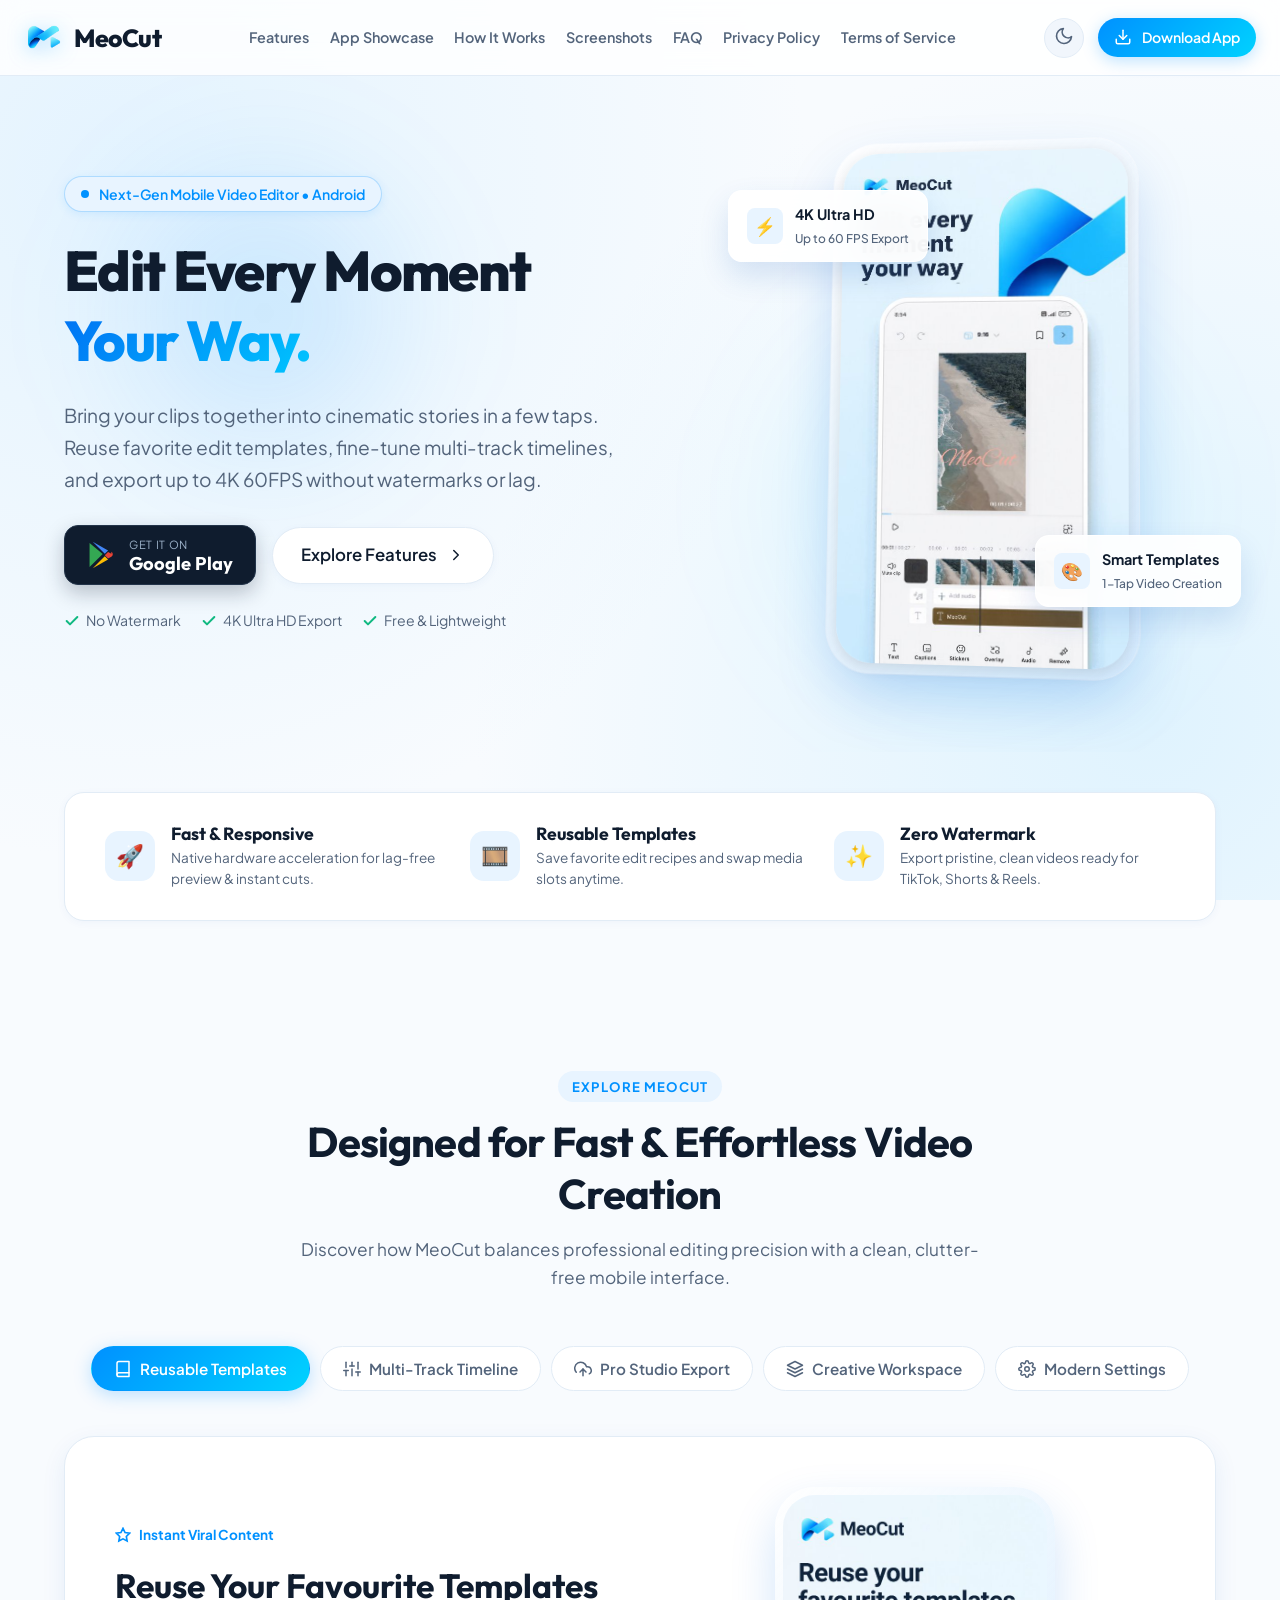
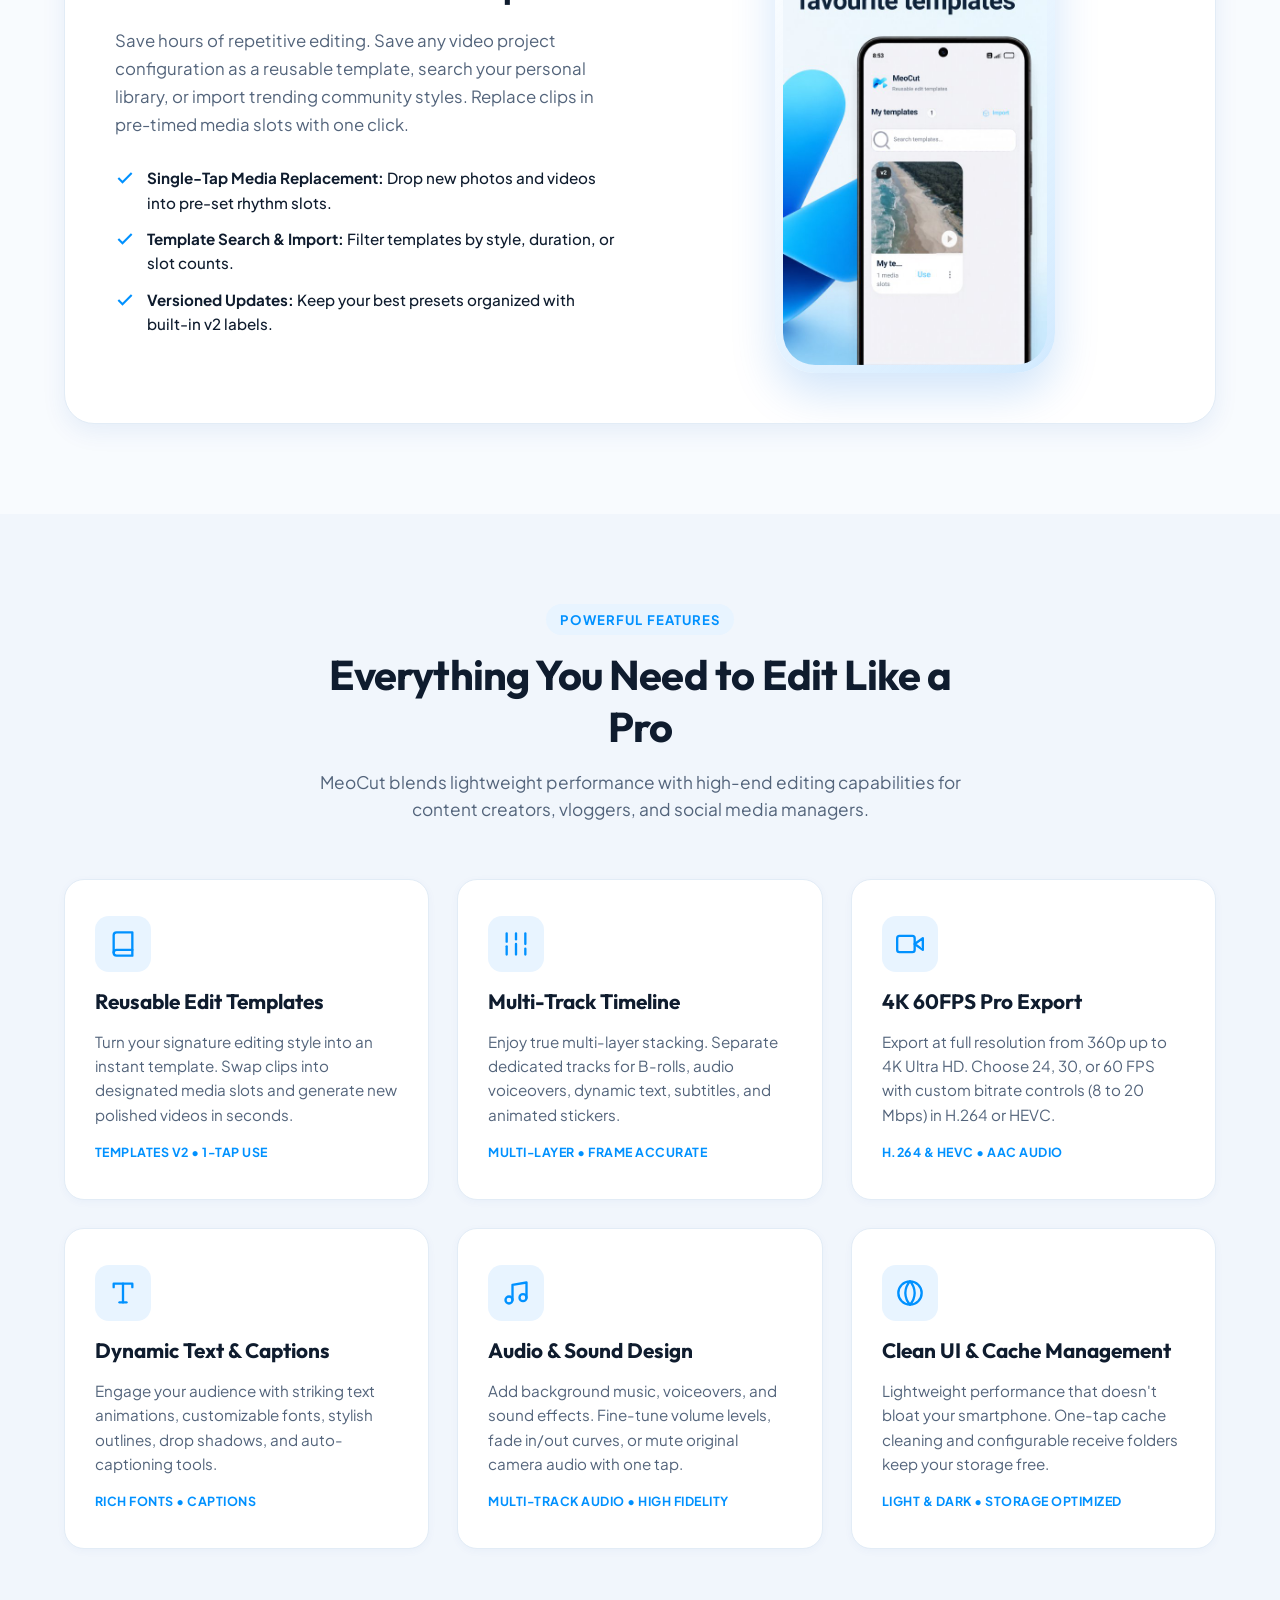
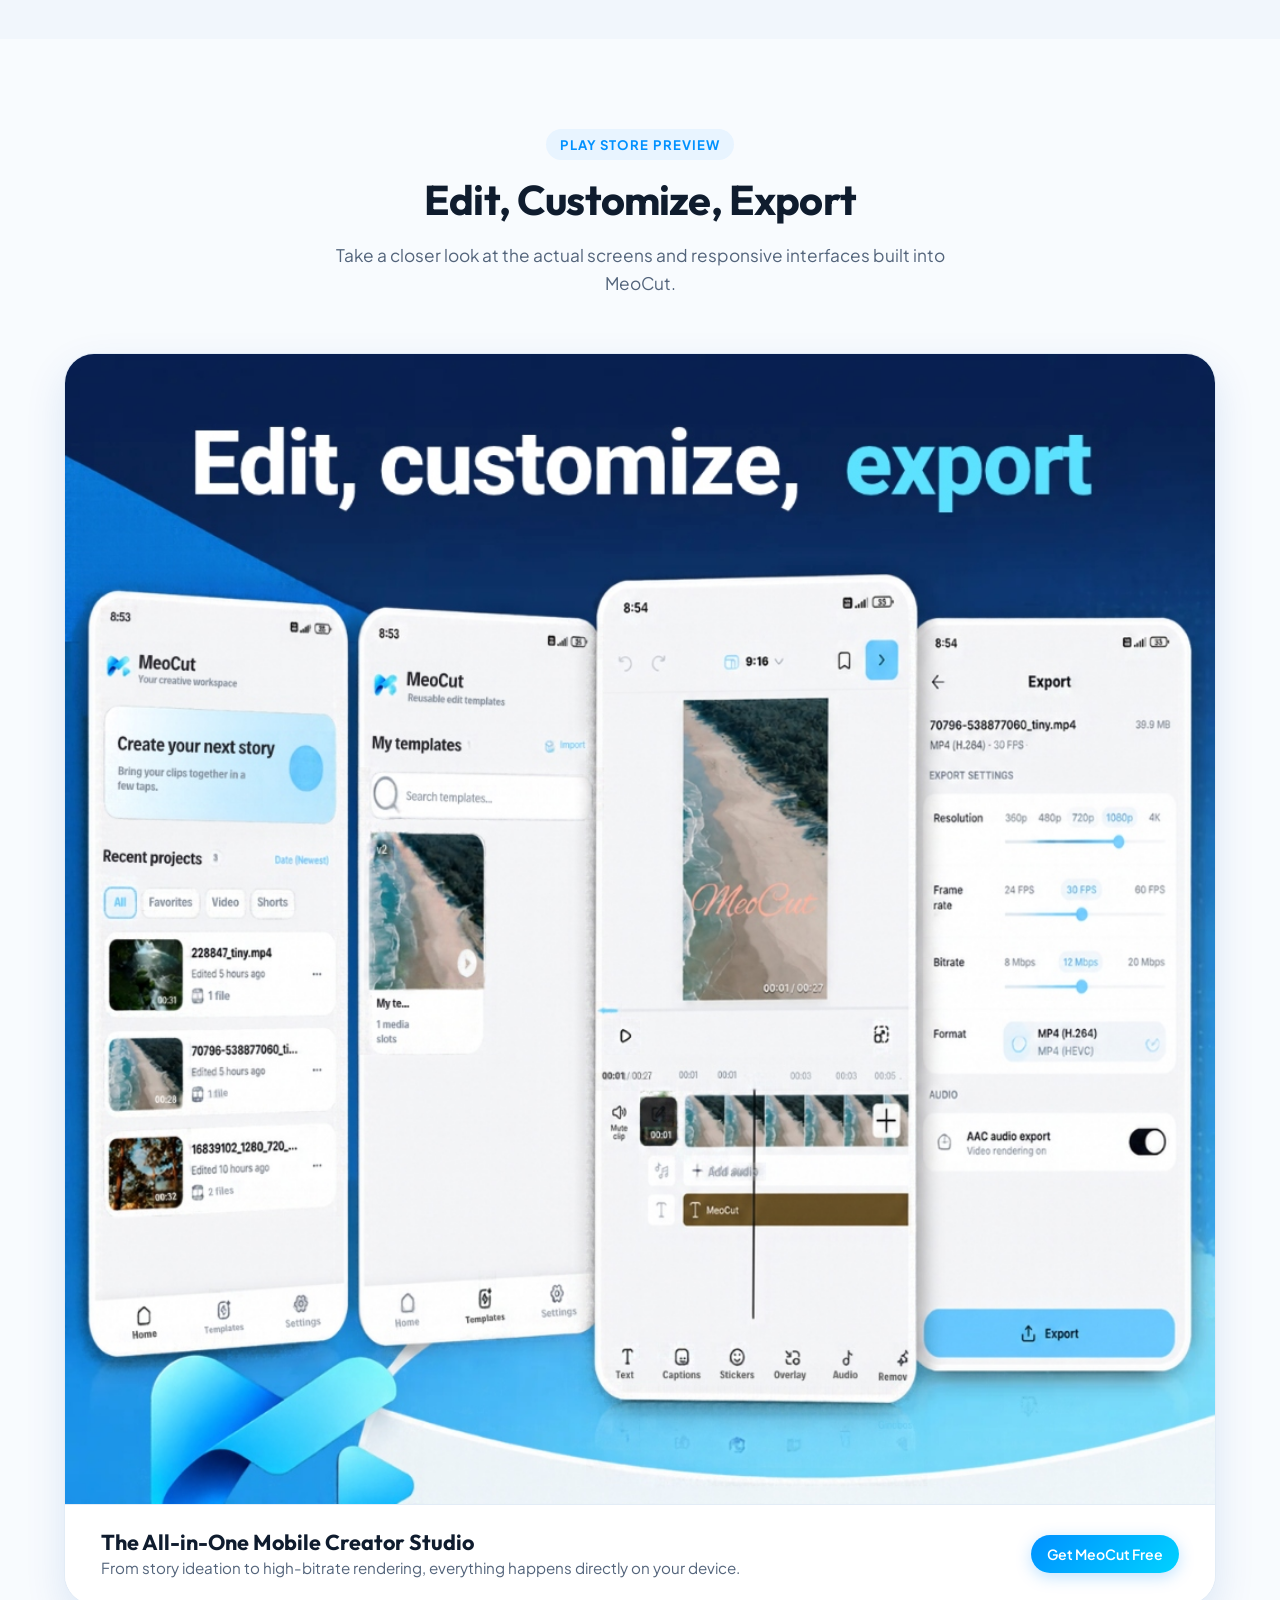
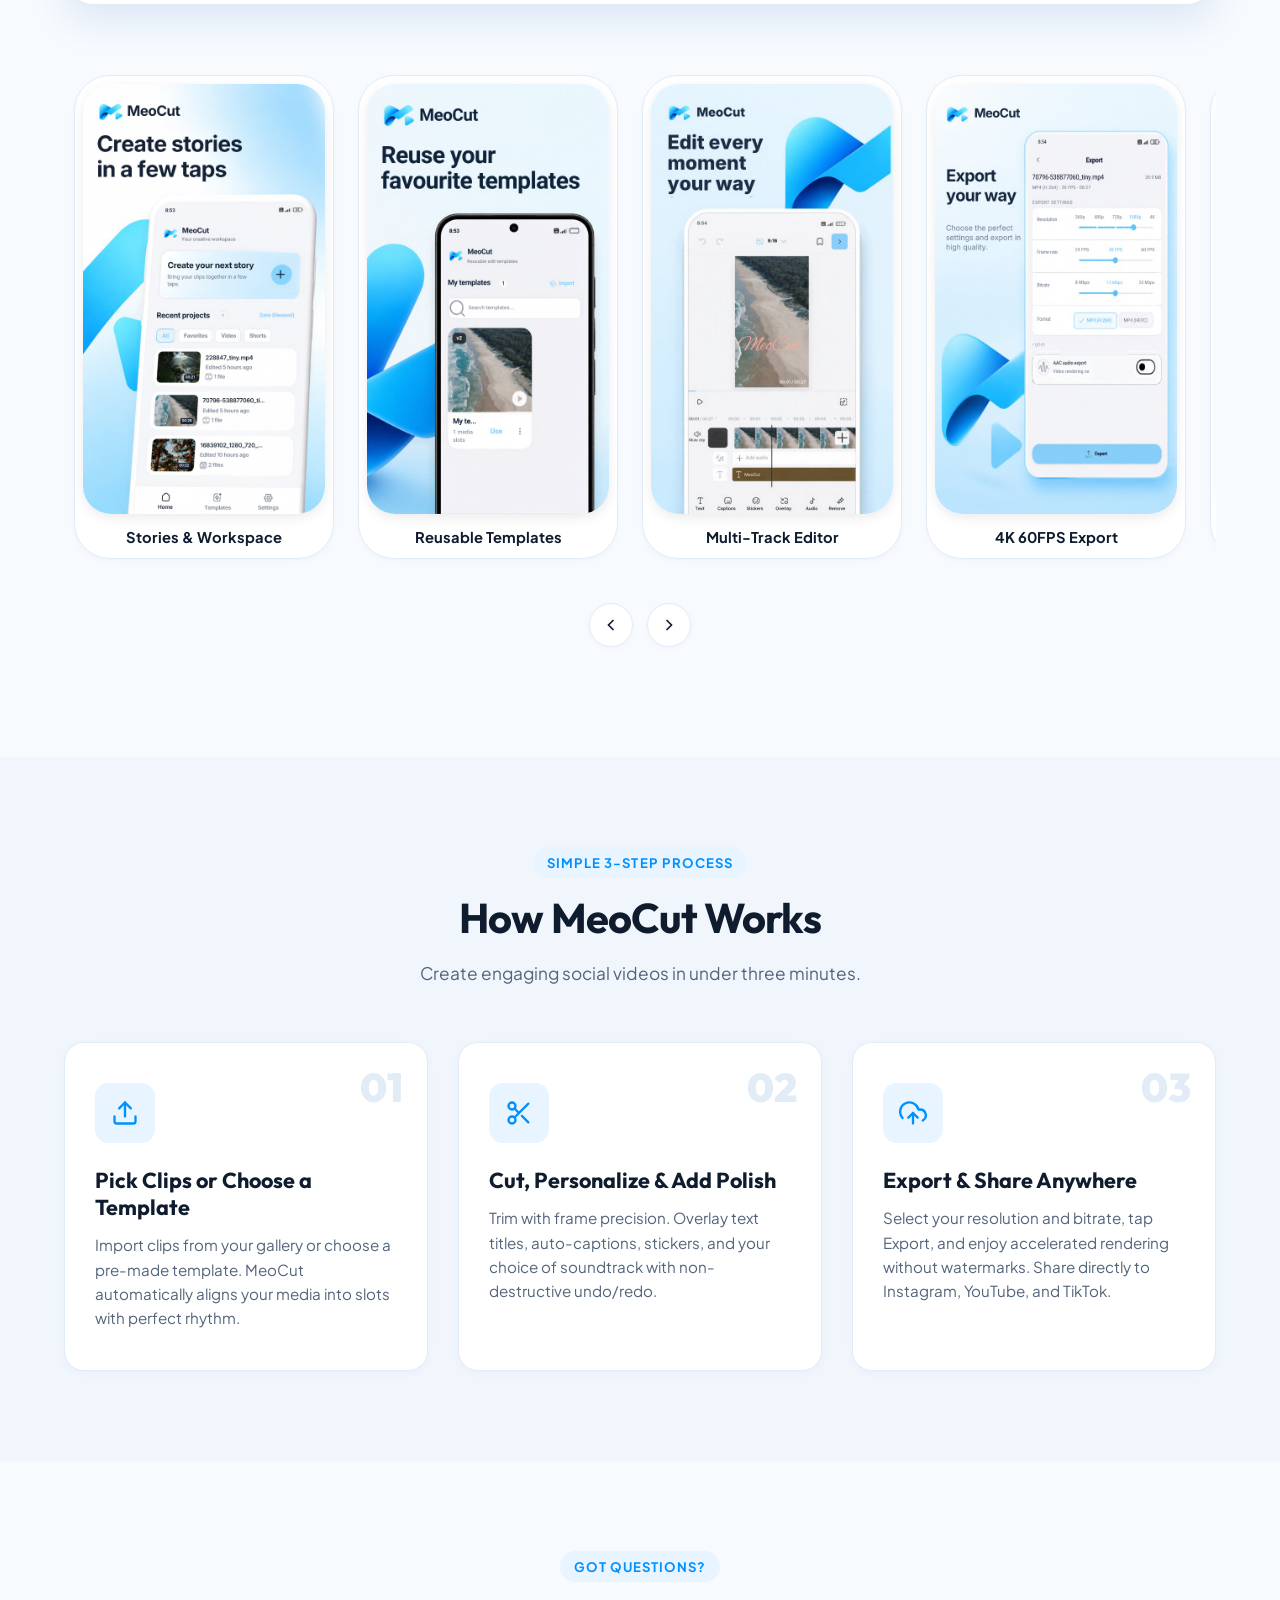
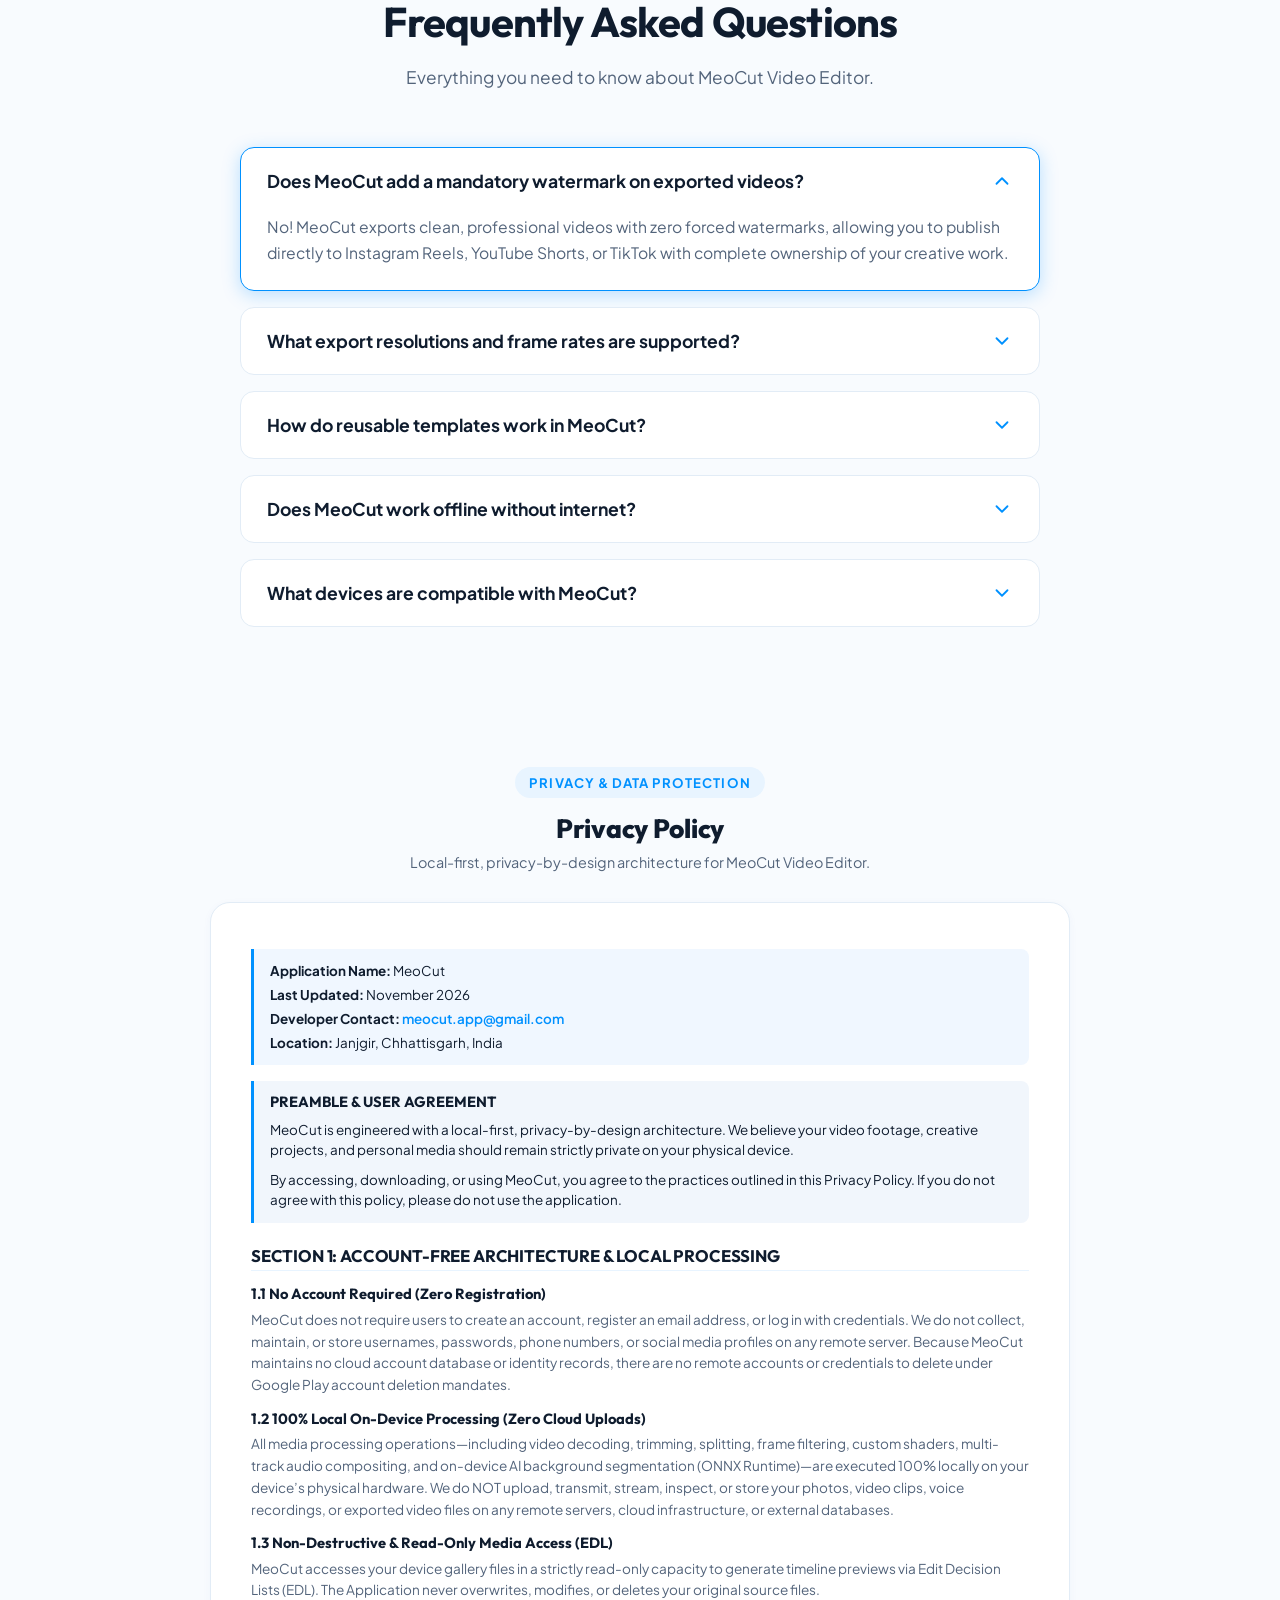
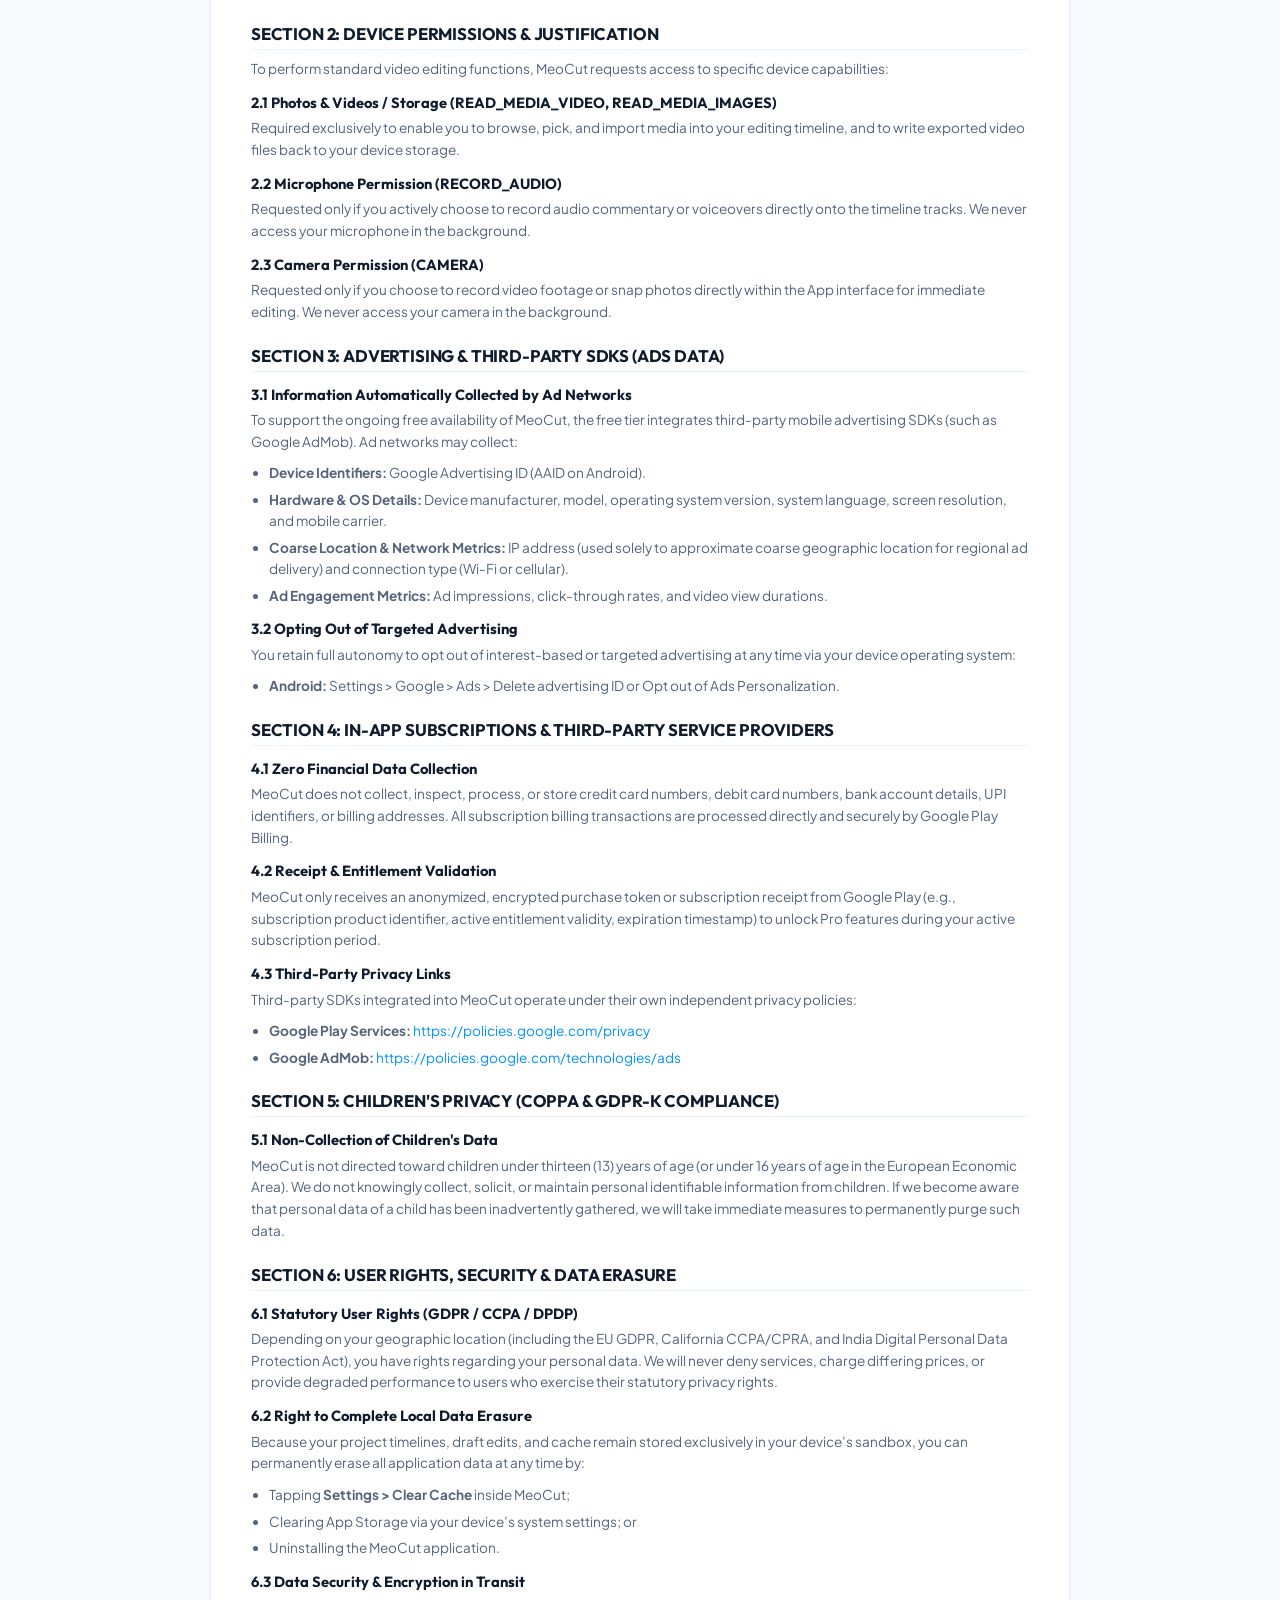
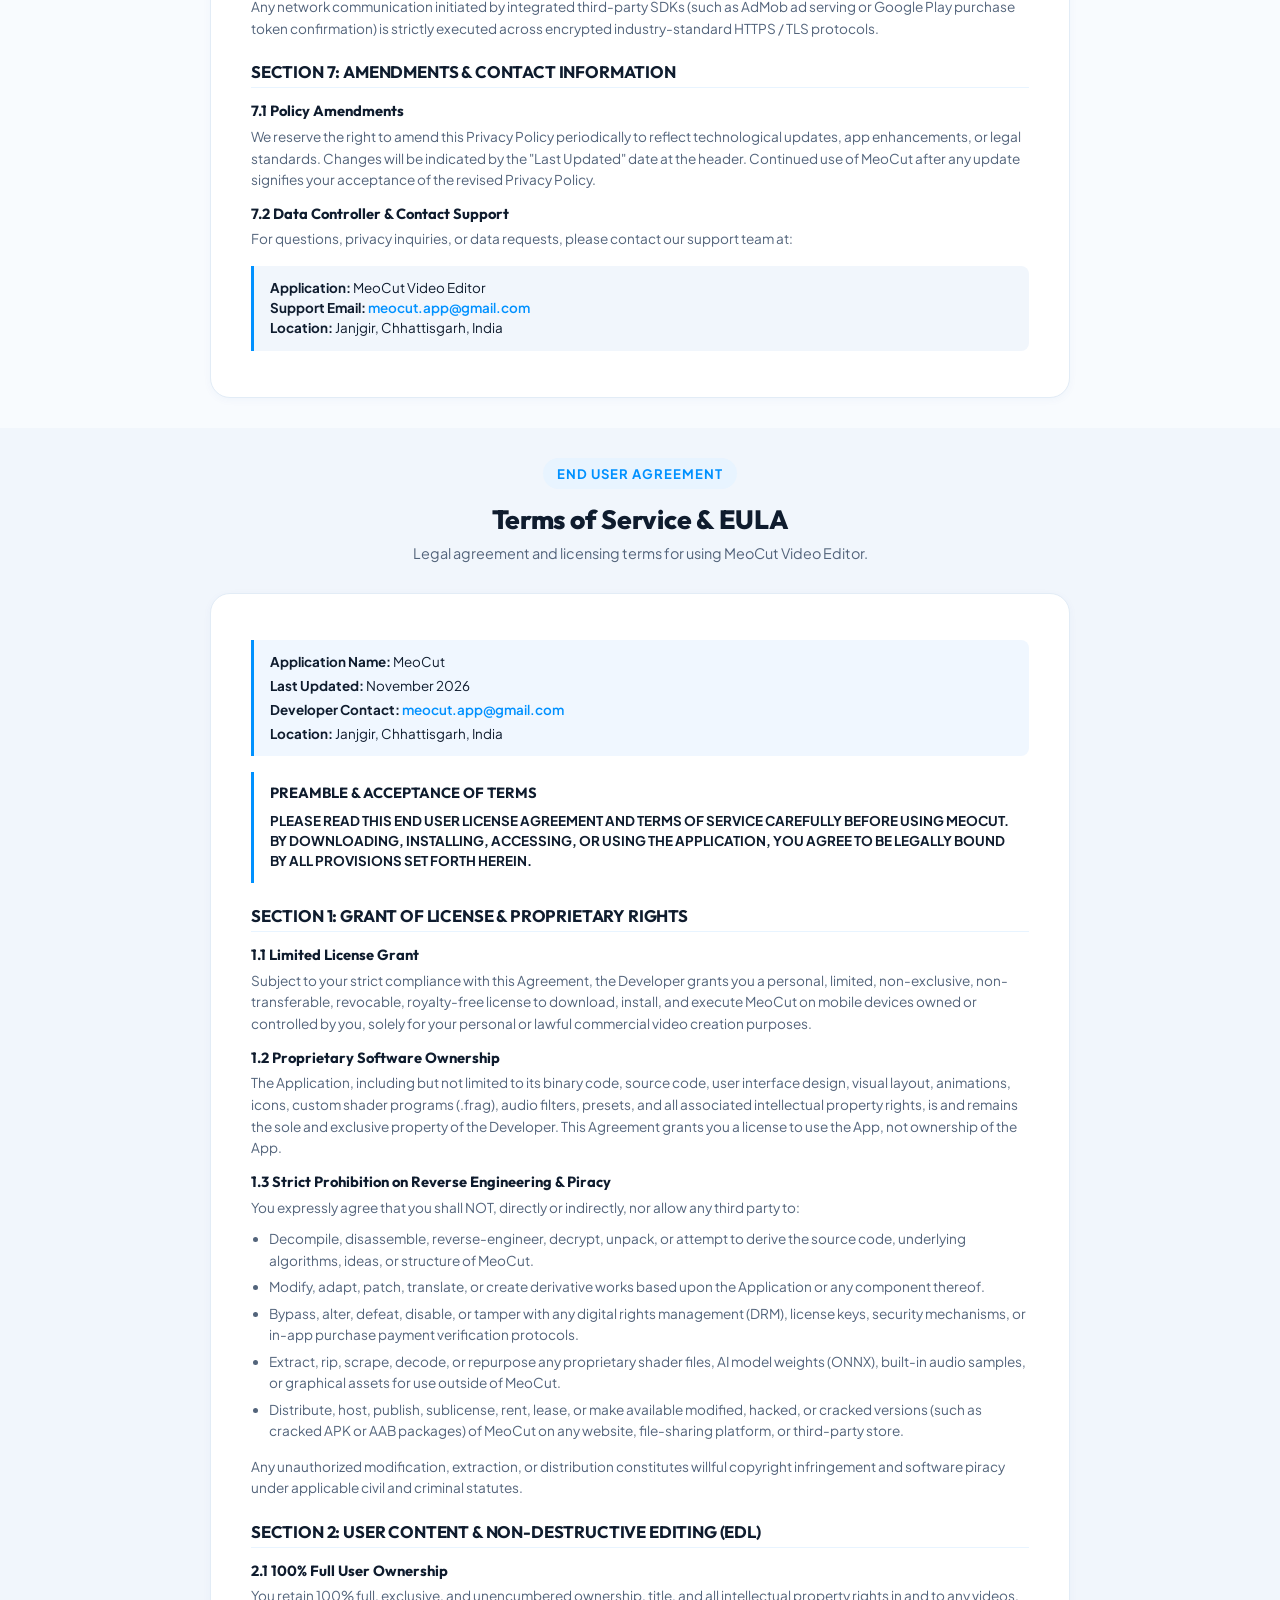
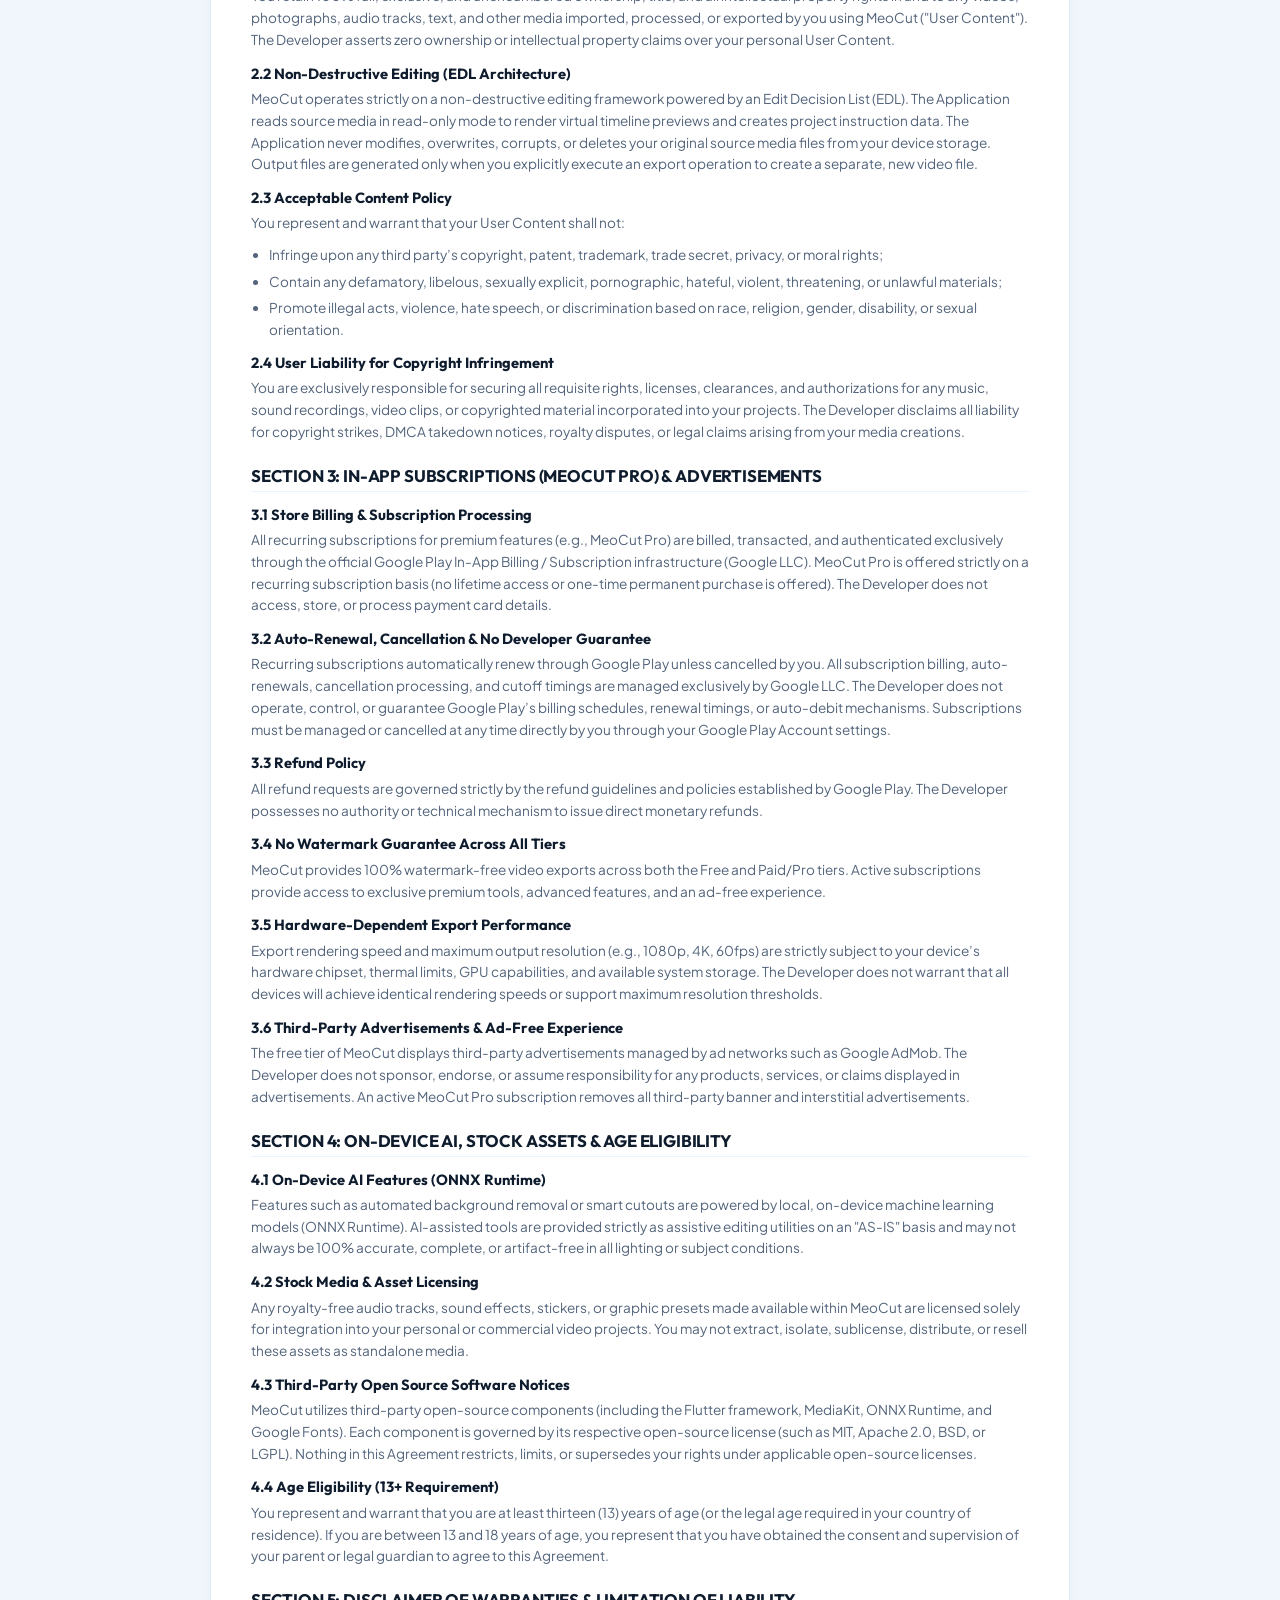
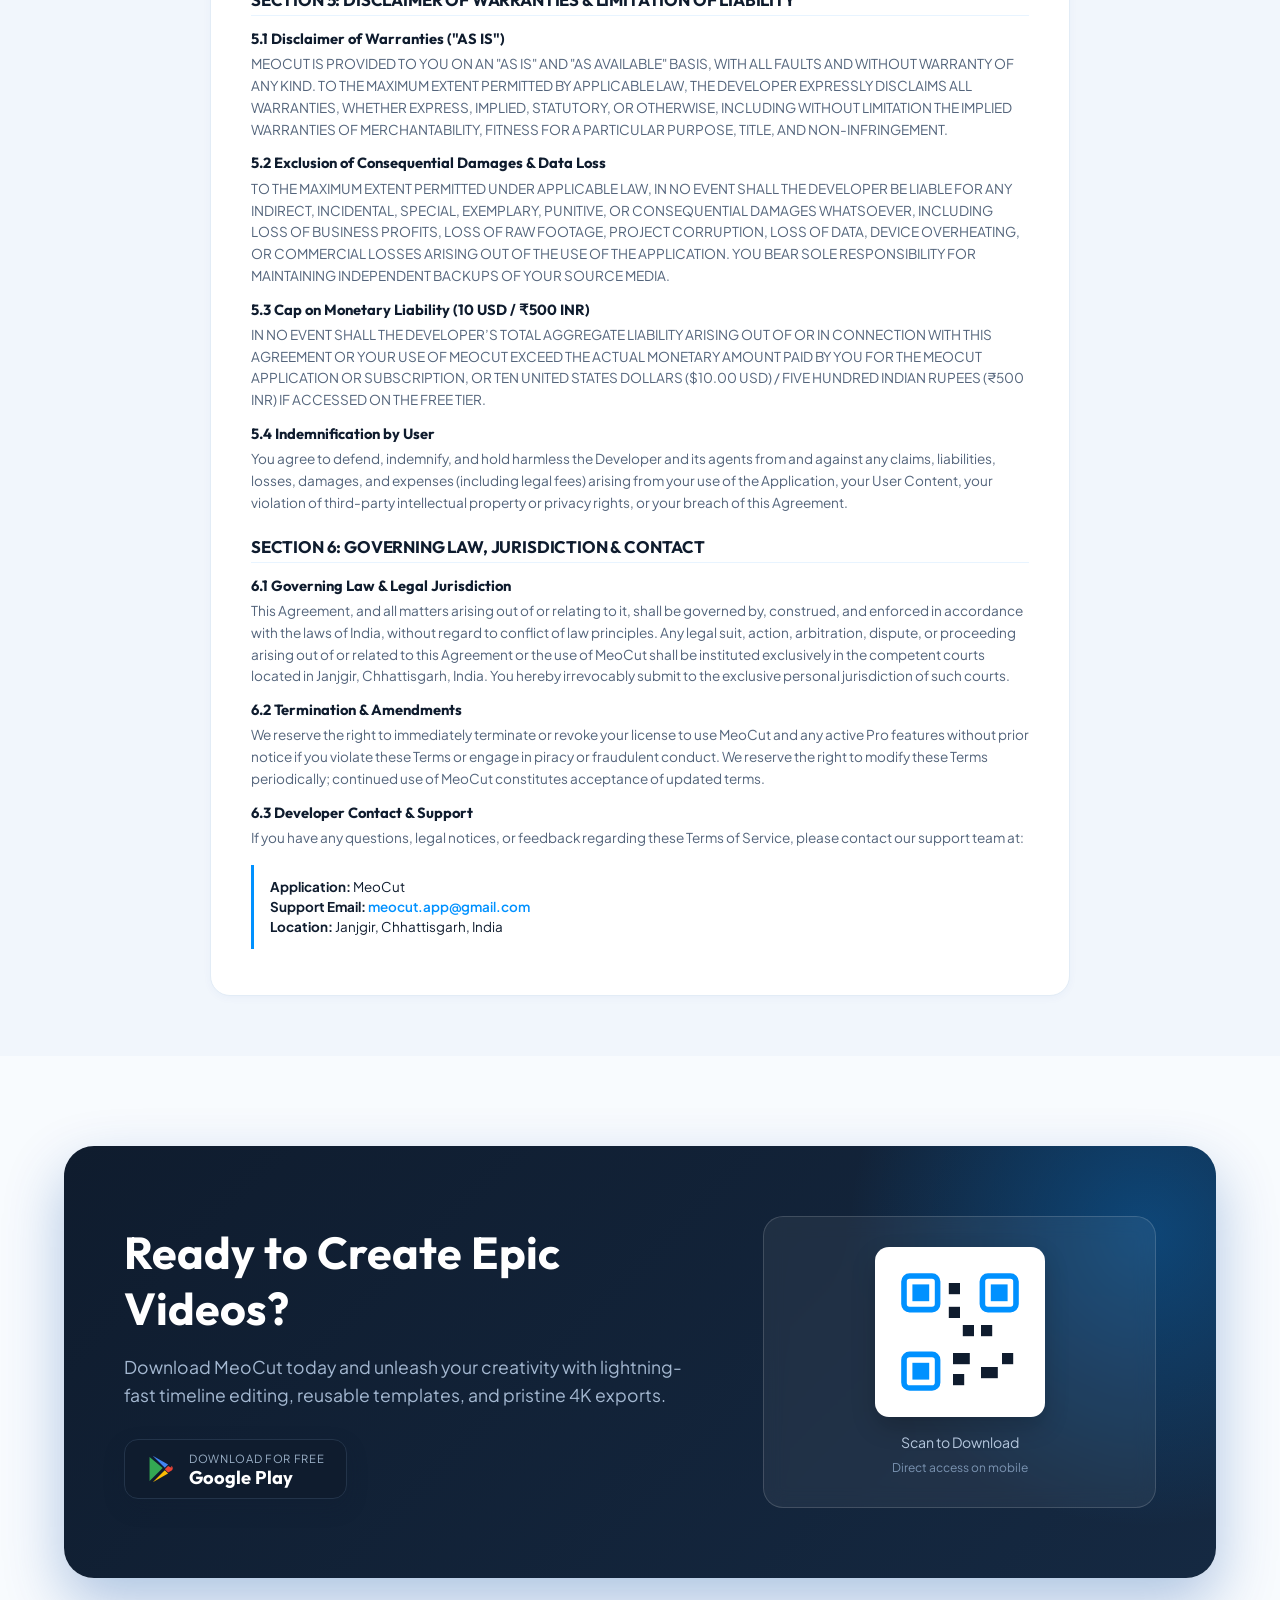
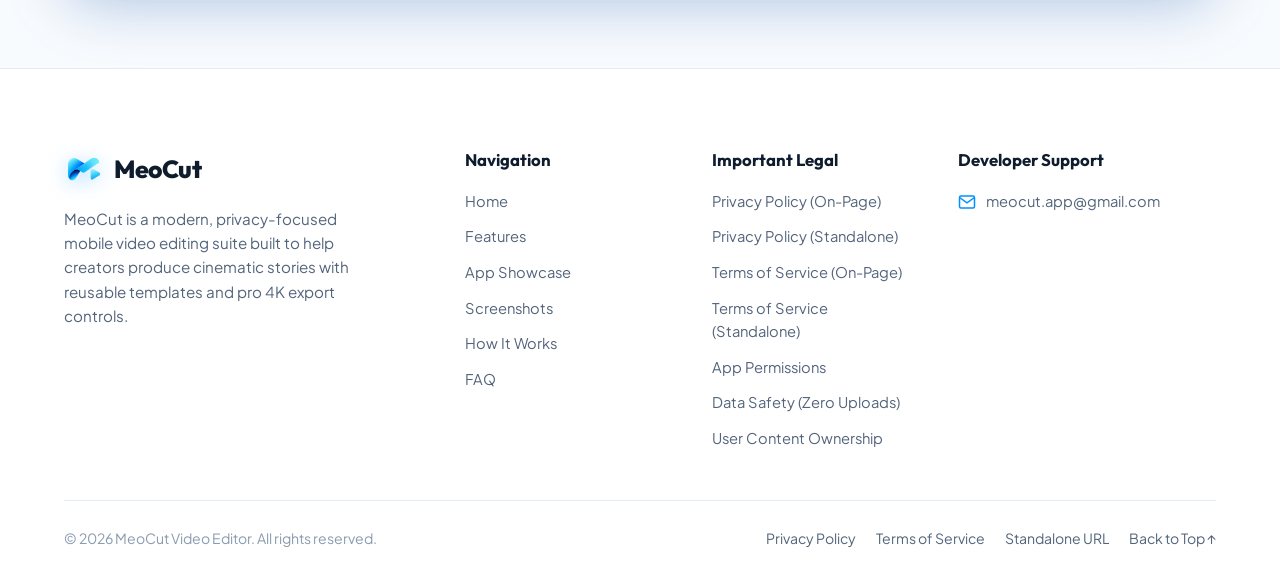
==== commit a20a4822: "Initial commit for MeoCut website" ====
--- a/index.html
+++ b/index.html
@@ -1088,8 +1088,7 @@
             <a href="mailto:meocut.app@gmail.com" style="color:inherit;">meocut.app@gmail.com</a>
           </div>
           <div class="footer-contact-item">
-            <svg xmlns="http://www.w3.org/2000/svg" viewBox="0 0 24 24" fill="none" stroke="currentColor" stroke-width="2"><circle cx="12" cy="12" r="10"></circle><line x1="2" y1="12" x2="22" y2="12"></line><path d="M12 2a15.3 15.3 0 0 1 4 10 15.3 15.3 0 0 1-4 10 15.3 15.3 0 0 1-4-10 15.3 15.3 0 0 1 4-10z"></path></svg>
-            <span>www.meocut.com</span>
+            <svg xmlns="http://www.w3.org/2000/svg" viewBox="0 0 24 24" fill="none" stroke="currentColor" stroke-width="2"></svg>
           </div>
         </div>
       </div>
